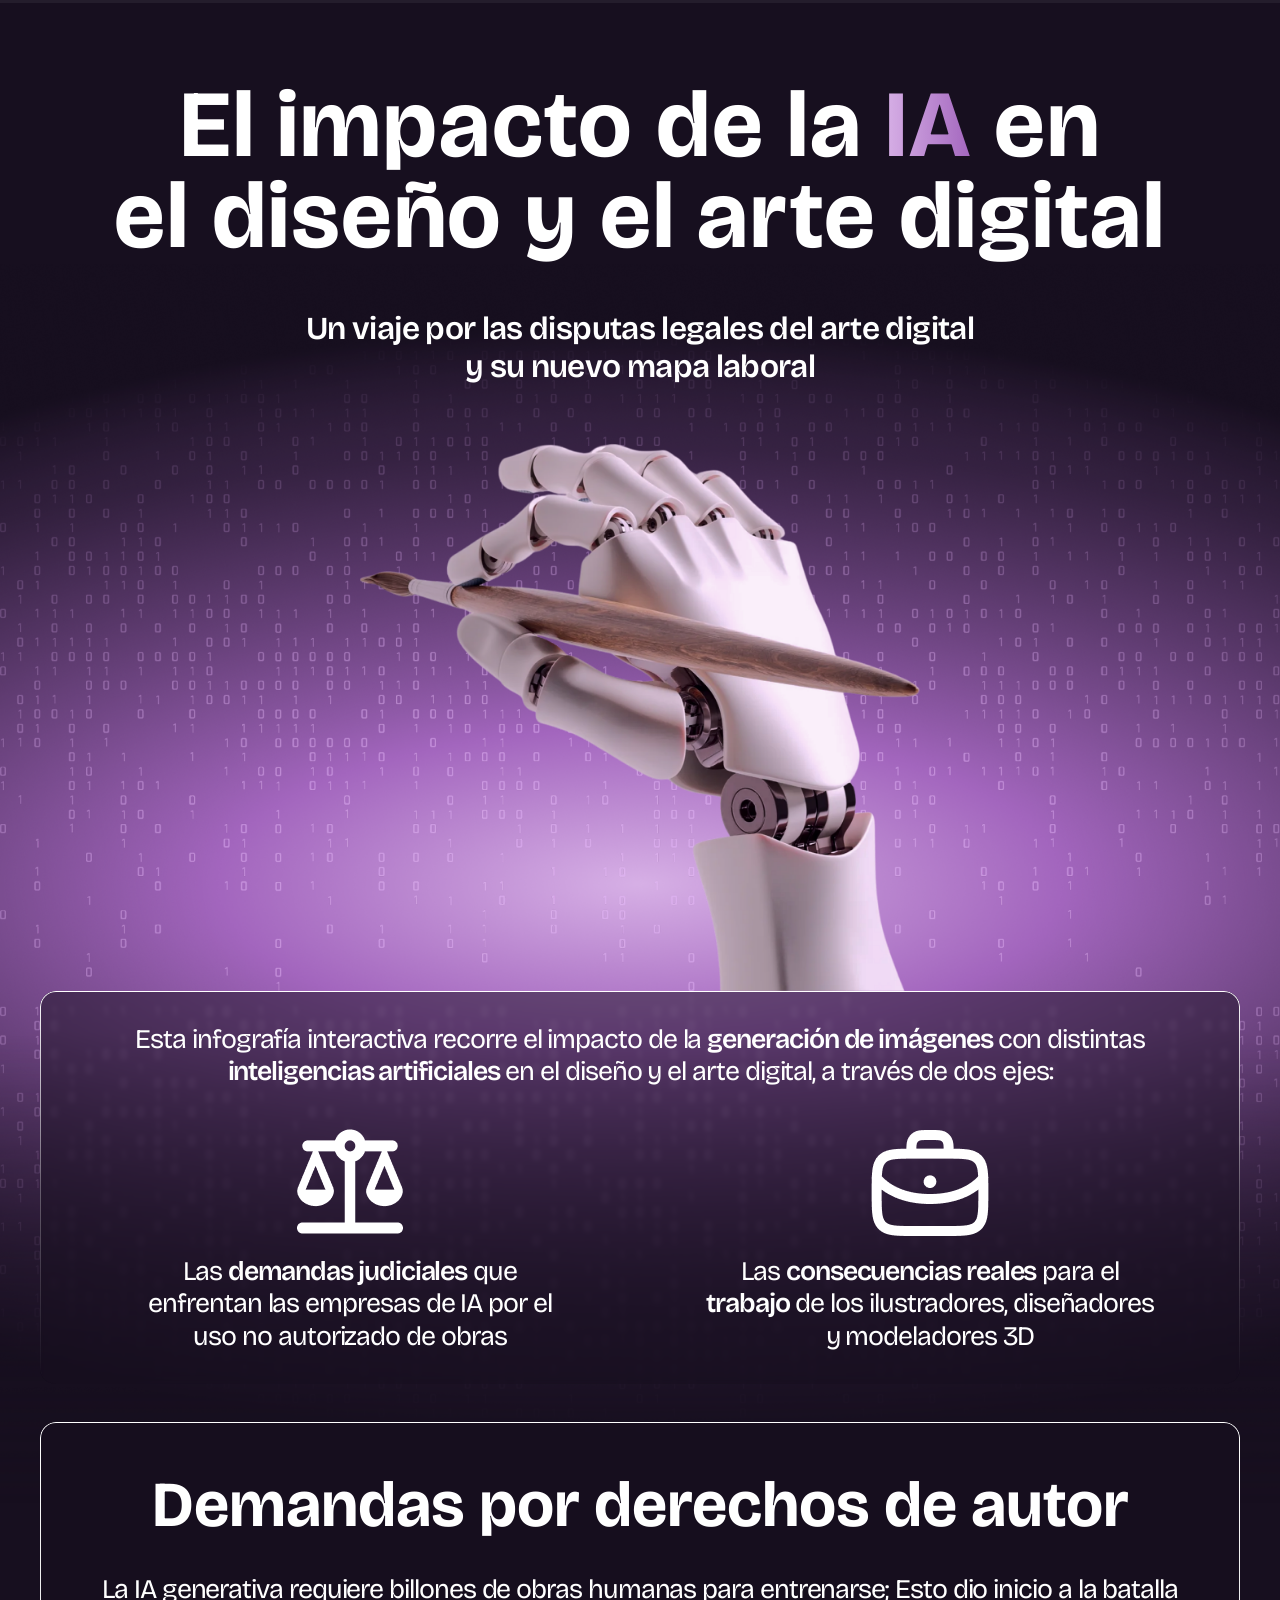
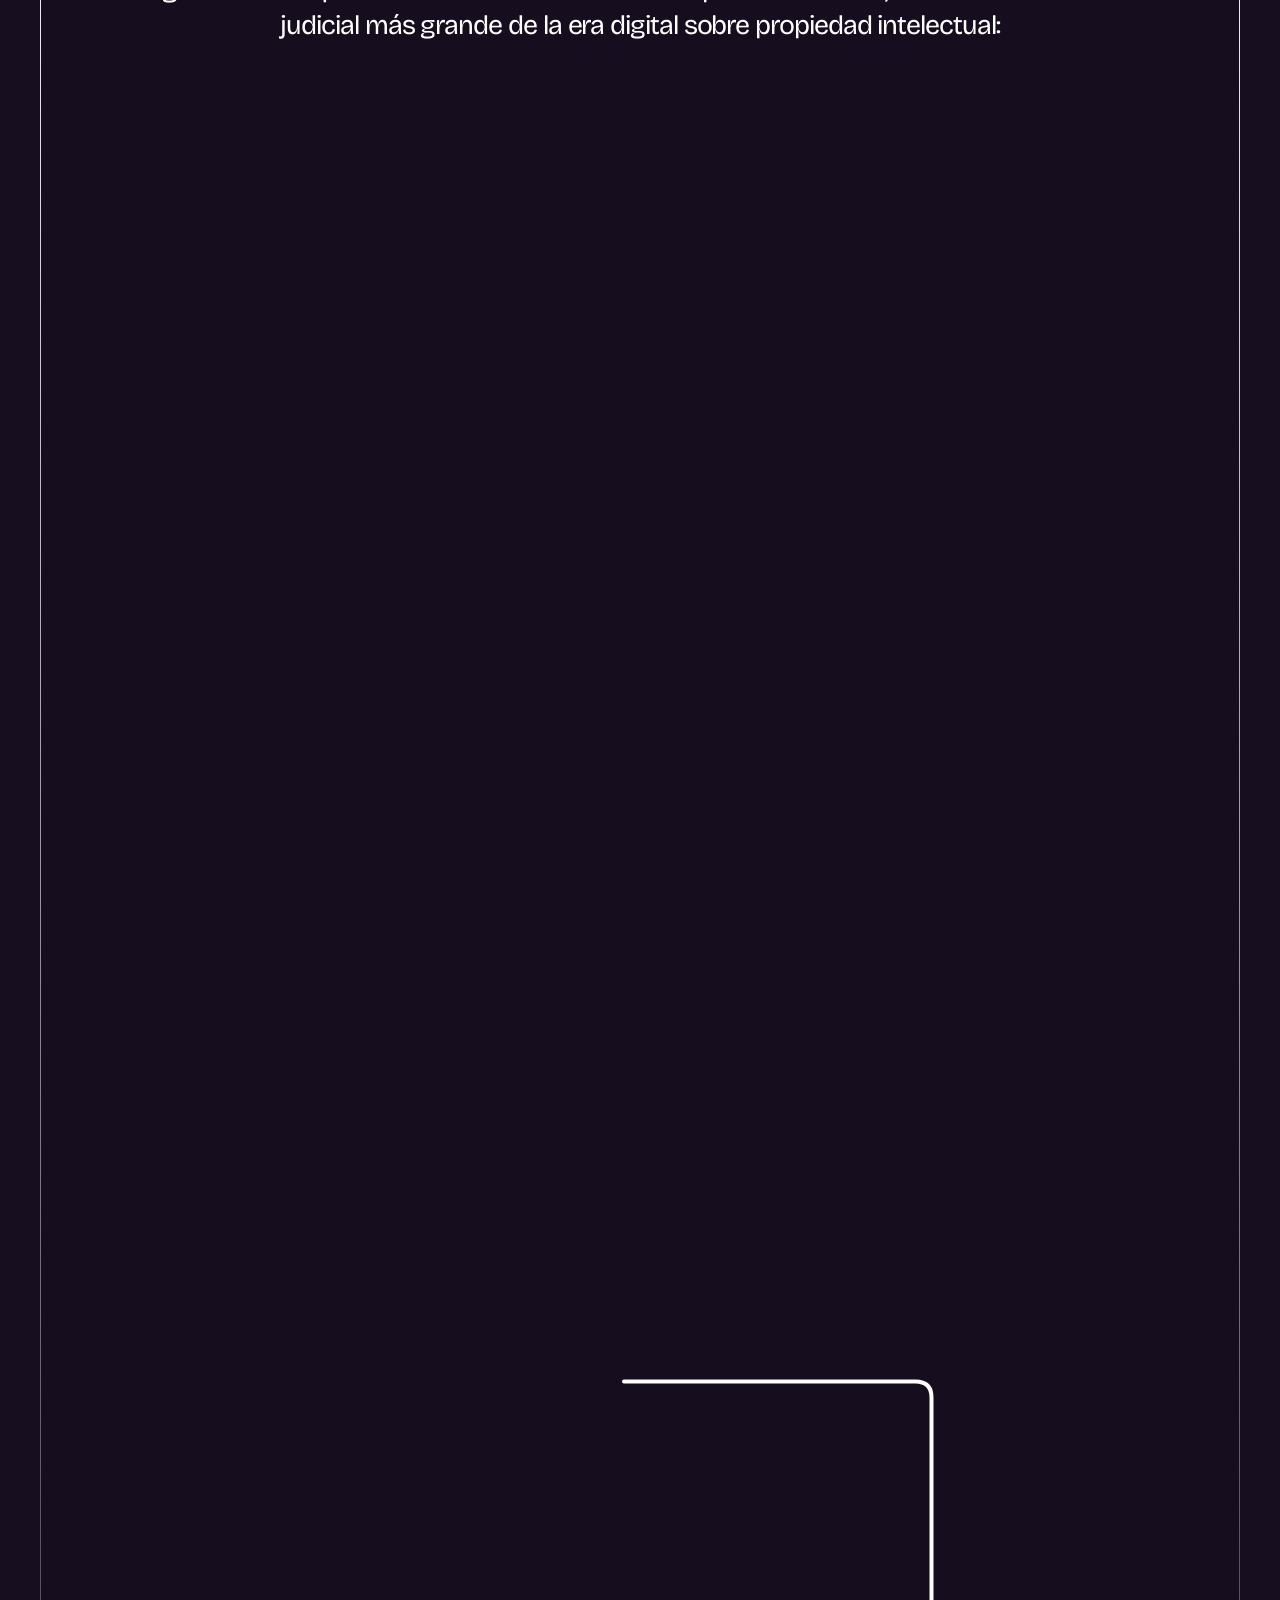
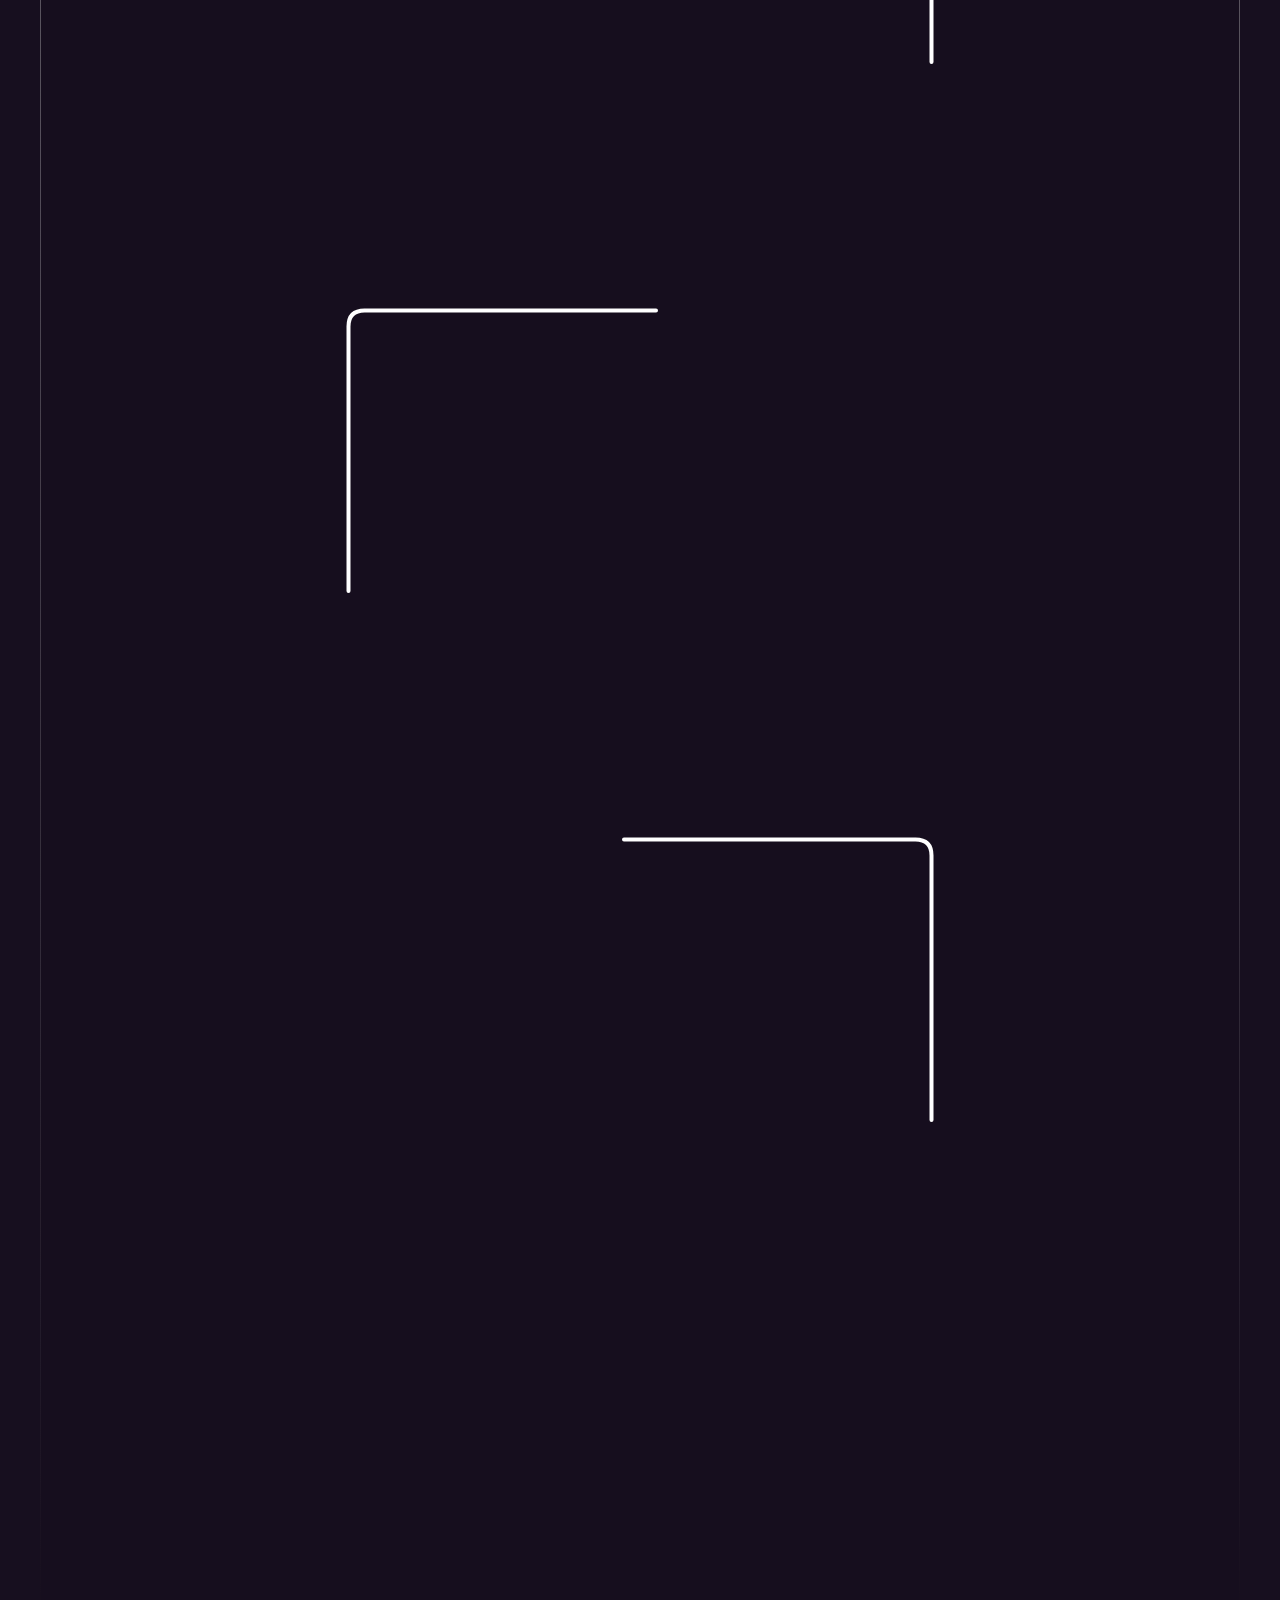
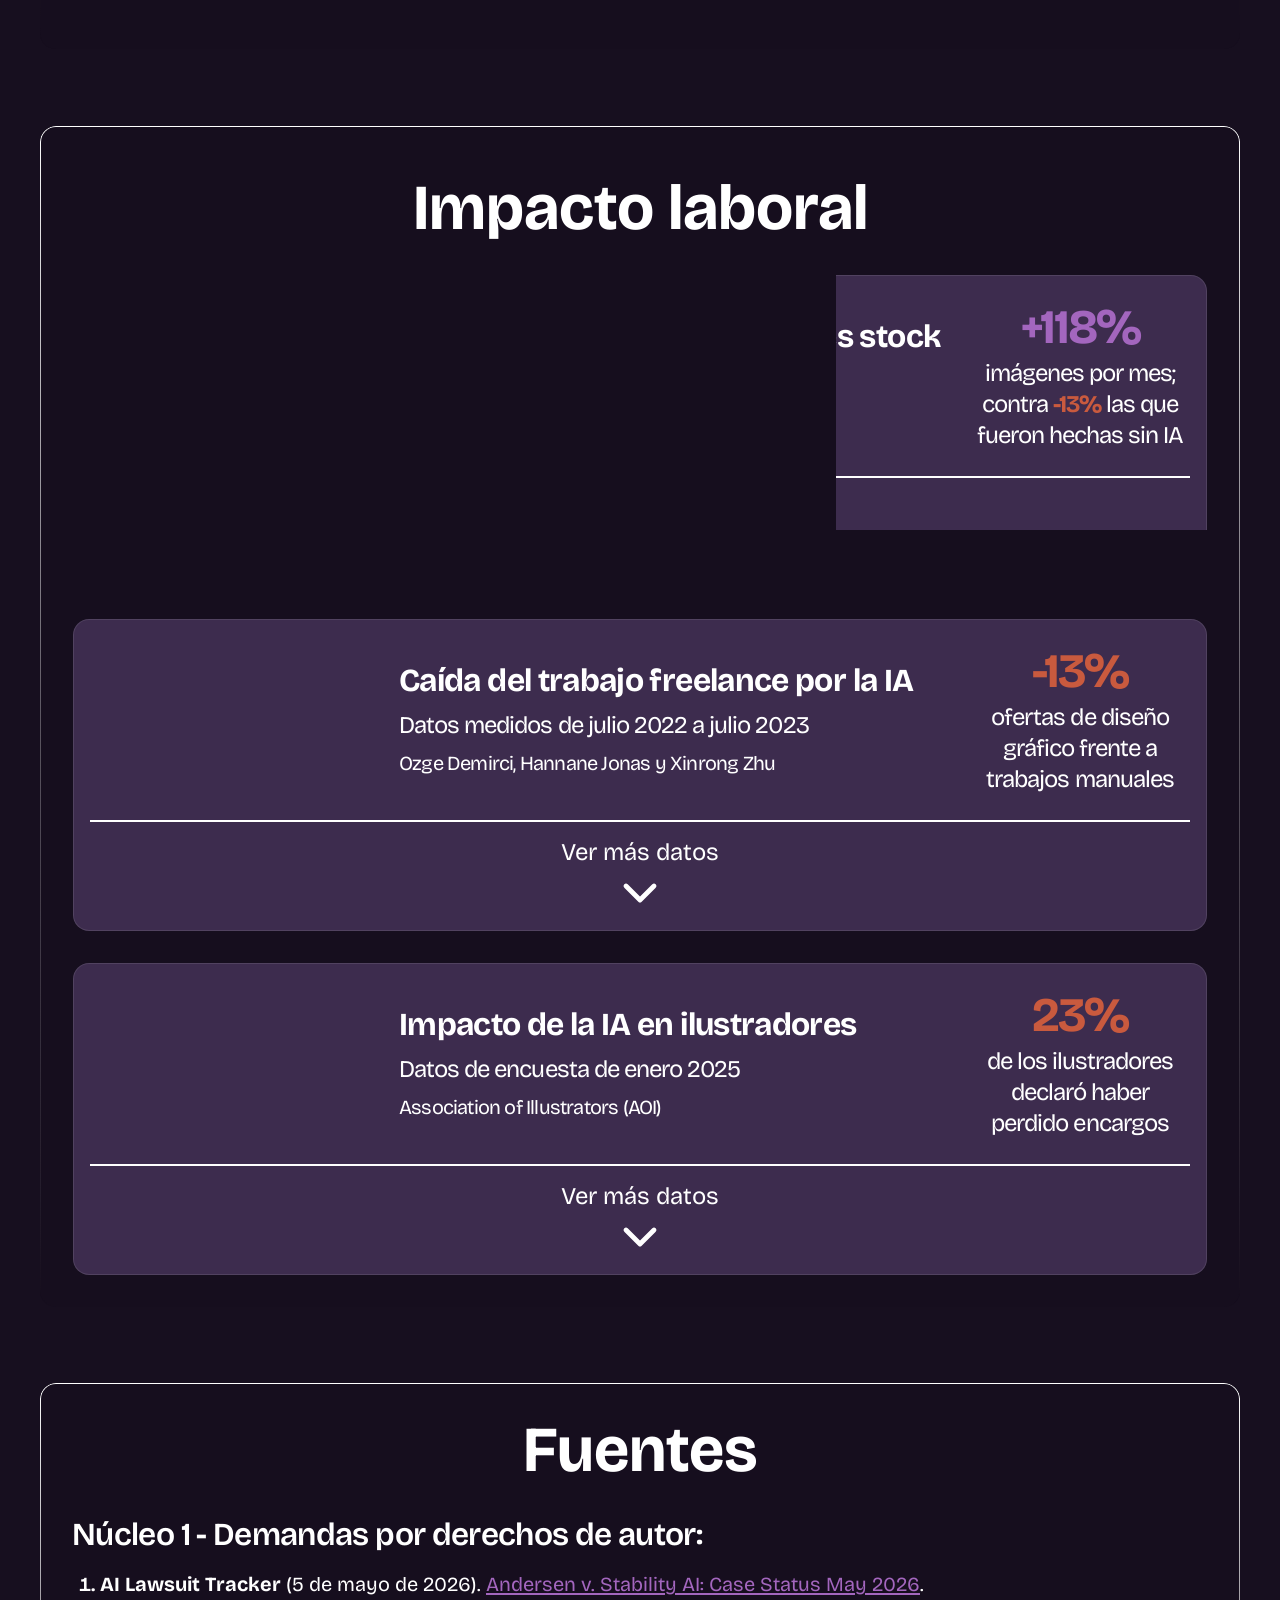
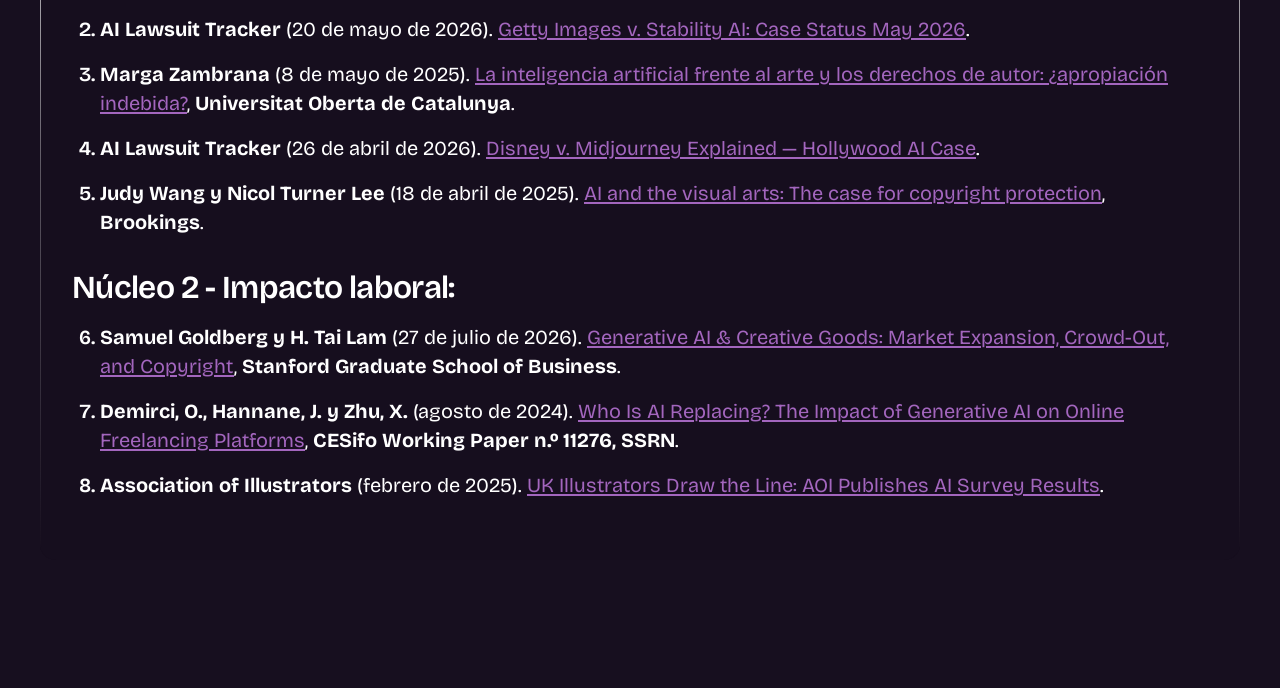
==== index.html @ e097a8c4 "Rename infografia.html to index.html" ====
<!DOCTYPE html>
<html lang="es">
<head>
    <meta charset="UTF-8">
    <meta name="viewport" content="width=device-width, initial-scale=1.0">
    <meta name="theme-color" content="#170F1F">
    <meta name="description" content="Infografía sobre el impacto de la inteligencia artificial generativa en el diseño y el arte digital: las demandas por derechos de autor y las consecuencias en el trabajo de ilustradores, diseñadores y modeladores 3D.">

    <title>El Impacto de la IA en el diseño y arte digital</title>

    <link rel="preconnect" href="https://fonts.googleapis.com">
    <link rel="preconnect" href="https://fonts.gstatic.com" crossorigin>
    <link href="https://fonts.googleapis.com/css2?family=Bricolage+Grotesque:opsz,wght@12..96,200..800&display=swap" rel="stylesheet">

    <link rel="stylesheet" href="./estilos.css">
</head>
<body>

    <div class="progresoScroll" aria-hidden="true"><span id="barraProgreso"></span></div>

    <div class="destello" aria-hidden="true"></div>

    <svg class="sprite" aria-hidden="true" focusable="false">
        <symbol id="icoChevron" viewBox="0 0 24 24">
            <path d="M5 9l7 7 7-7" fill="none" stroke="currentColor" stroke-width="2.4" stroke-linecap="round" stroke-linejoin="round"/>
        </symbol>
        <symbol id="icoFlechaArriba" viewBox="0 0 24 24">
            <path d="M12 19V5M5 12l7-7 7 7" fill="none" stroke="currentColor" stroke-width="2.2" stroke-linecap="round" stroke-linejoin="round"/>
        </symbol>
        <symbol id="icoLupa" viewBox="0 0 24 24">
            <circle cx="10.5" cy="10.5" r="6.5" fill="none" stroke="currentColor" stroke-width="2.2"/>
            <path d="M19.5 19.5l-4.2-4.2" fill="none" stroke="currentColor" stroke-width="2.2" stroke-linecap="round"/>
        </symbol>
        <symbol id="icoX" viewBox="0 0 24 24">
            <path d="M5 5l14 14M19 5L5 19" fill="none" stroke="currentColor" stroke-width="2.2" stroke-linecap="round"/>
        </symbol>
        <symbol id="icoFlecha" viewBox="0 0 24 24">
            <path d="M3 12h15M13 6l6 6-6 6" fill="none" stroke="currentColor" stroke-width="2.2" stroke-linecap="round" stroke-linejoin="round"/>
        </symbol>
    </svg>

    <!--
    ==================================================
                         HEADER
    ==================================================
    -->

    <header>

        <h1 class="tituloPrincipal">El impacto de la <span class="resaltado2">IA</span> en<br>el diseño y el arte digital</h1>

    </header>

    <!--
    ==================================================
                    MAIN Y SECCIONES
    ==================================================
    -->

    <main>

        <!--                           PORTADA                               -->

        <section class="portada">

            <h3 data-revelar>Un viaje por las disputas legales del arte digital<br class="salto-760">y su nuevo mapa laboral</h3>

            <div class="manoWrap">
                <div class="manoMovil" data-parallax="0.07">
                    <img src="./img/Mano.png" class="mano" alt="Mano robótica sosteniendo un destello de luz" width="1397" height="1364" fetchpriority="high" decoding="async">
                </div>
            </div>

            <div class="intro">

                <div data-revelar>
                  <p>Esta infografía interactiva recorre el impacto de la <span class="resaltado">generación de imágenes </span>con distintas <span class="resaltado">inteligencias artificiales</span> en el diseño y el arte digital, a través de dos ejes:</p>
                </div>

                <div class="bloque-completo" data-revelar>

                    <div class="columna">
                        <img src="img/ImagenDemandas.png" alt="imagen de demandas">
                        <p>Las <span class="resaltado">demandas judiciales</span> que enfrentan las empresas de IA por el uso no autorizado de obras </p>
                    </div>

                    <div class="columna">
                        <img src="img/ImagenConsecuencias.png" alt="Imagen de Consecuencias en el diseño">
                        <p>Las <span class="resaltado">consecuencias reales</span> para el <span class="resaltado">trabajo</span> de los ilustradores, diseñadores y modeladores 3D</p>
                    </div>

                </div>

            </div>

        </section>

        <!-- ====================================================
                                     SECCION 1
            ========================================================-->

        <section class="seccion1">

            <div class="contSeccion1">

                <h2 data-revelar>Demandas por derechos de autor</h2>

                <p class="bajada" data-revelar>La IA generativa requiere billones de obras humanas para entrenarse; Esto dio inicio a la batalla judicial más grande de la era digital sobre propiedad intelectual:</p>

                <div class="contenedorTarjetas" id="lineaTiempo">

                    <svg class="conectores" id="conectoresTiempo" aria-hidden="true" focusable="false"></svg>

                    <article class="tarjeta" data-revelar>
                        <h4 class="tarjetaTitulo">Sarah Andersen vs Stability AI</h4>
                        <div class="tarjetaMedia">
                            <img src="img/tarjeta1.png" alt="Sarah Andersen junto al logotipo de Stability AI" width="468" height="268" loading="lazy" decoding="async">
                        </div>
                        <div class="tarjetaDetalle" id="caso1">
                            <div>
                                <p class="separado">En <span class="resaltado">enero de 2023</span>, <span class="resaltado">Sarah Andersen</span> demandó a Stability AI, Midjourney y DeviantArt por entrenar sus modelos con millones de imágenes de Internet, entre ellas obras suyas, sin consentimiento ni compensación.</p>
                                <div class="galeria galeriaSarah" data-lightbox="lb-sarah">
                                    <div class="miniatura">
                                        <p class="miniaturaTitulo">Ilustración original</p>
                                        <button type="button" class="miniaturaImg">
                                            <img src="img/sarah-original.png" alt="Ilustración original de Sarah Andersen" loading="lazy" decoding="async">
                                            <span class="lupaChica" aria-hidden="true"><svg viewBox="0 0 24 24"><use href="#icoLupa"/></svg></span>
                                            <span class="hoverAmpliar" aria-hidden="true">
                                                <svg viewBox="0 0 24 24"><use href="#icoLupa"/></svg>
                                                <span>Ampliar</span>
                                            </span>
                                        </button>
                                    </div>
                                    <div class="miniatura">
                                        <p class="miniaturaTitulo">Imitación de la IA</p>
                                        <button type="button" class="miniaturaImg">
                                            <img src="img/sarah-ia.png" alt="Imitación con IA del estilo de Sarah Andersen" loading="lazy" decoding="async">
                                            <span class="lupaChica" aria-hidden="true"><svg viewBox="0 0 24 24"><use href="#icoLupa"/></svg></span>
                                            <span class="hoverAmpliar" aria-hidden="true">
                                                <svg viewBox="0 0 24 24"><use href="#icoLupa"/></svg>
                                                <span>Ampliar</span>
                                            </span>
                                        </button>
                                    </div>
                                </div>
                                <template id="lb-sarah">
                                    <div class="lbPareja">
                                        <figure>
                                            <figcaption>Ilustración original</figcaption>
                                            <img src="img/sarah-original.png" alt="Ilustración original de Sarah Andersen">
                                        </figure>
                                        <figure>
                                            <figcaption>Imitación de la IA</figcaption>
                                            <img src="img/sarah-ia.png" alt="Imitación con IA del estilo de Sarah Andersen">
                                        </figure>
                                    </div>
                                </template>
                                <p>En <span class="resaltado">octubre de 2023</span> el juez descartó casi todos los reclamos y, en copyright, dejó seguir solo el de Andersen, la única con obras registradas. </p>
                                <p>En <span class="resaltado">agosto de 2024</span>, un fallo permitió avanzar el reclamo por infracción directa. Es una de las primeras demandas colectivas de artistas contra la IA generativa. El juicio sigue en curso y fue <span class="resaltado">reprogramado a abril de 2027.</span></p>
                            </div>
                        </div>
                        <button type="button" class="tarjetaFlecha" aria-expanded="false" aria-controls="caso1" aria-label="Ver más sobre el caso Sarah Andersen vs Stability AI">
                            <span class="tarjetaFlechaTexto">Ver más</span>
                            <svg viewBox="0 0 24 24" aria-hidden="true"><use href="#icoChevron"/></svg>
                        </button>
                    </article>
                    

                    <article class="tarjeta" data-revelar>
                        <h4 class="tarjetaTitulo">Getty Images vs Stability AI</h4>
                        <div class="tarjetaMedia">
                            <img src="img/tarjeta2.png" alt="Logotipos de Stability AI y Getty Images" width="468" height="268" loading="lazy" decoding="async">
                        </div>
                        <div class="tarjetaDetalle" id="caso2">
                            <div>
                                <p>En <span class="resaltado">enero de 2023</span>, Getty Images demandó a Stability AI en el Reino Unido por usar su banco de imágenes, sin autorización, para entrenar su modelo de AI generativa Stable Difusión.</p>
                                <div class="galeria galeriaGettyFoto" data-lightbox="lb-getty-foto">
                                    <div class="miniatura">
                                        <p class="miniaturaTitulo">Foto original</p>
                                        <button type="button" class="miniaturaImg">
                                            <img src="img/getty-foto-original.png" alt="Fotografía original usada por Getty Images" loading="lazy" decoding="async">
                                            <span class="lupaChica" aria-hidden="true"><svg viewBox="0 0 24 24"><use href="#icoLupa"/></svg></span>
                                            <span class="hoverAmpliar" aria-hidden="true">
                                                <svg viewBox="0 0 24 24"><use href="#icoLupa"/></svg>
                                                <span>Ampliar</span>
                                            </span>
                                        </button>
                                    </div>
                                    <div class="miniatura">
                                        <p class="miniaturaTitulo">Imitación de la IA</p>
                                        <button type="button" class="miniaturaImg">
                                            <img src="img/getty-foto-ia.png" alt="Imitación con IA de la fotografía de Getty Images" loading="lazy" decoding="async">
                                            <span class="lupaChica" aria-hidden="true"><svg viewBox="0 0 24 24"><use href="#icoLupa"/></svg></span>
                                            <span class="hoverAmpliar" aria-hidden="true">
                                                <svg viewBox="0 0 24 24"><use href="#icoLupa"/></svg>
                                                <span>Ampliar</span>
                                            </span>
                                        </button>
                                    </div>
                                </div>
                                <template id="lb-getty-foto">
                                    <div class="lbPareja">
                                        <figure>
                                            <figcaption>Foto original</figcaption>
                                            <img src="img/getty-foto-original.png" alt="Fotografía original usada por Getty Images">
                                        </figure>
                                        <figure>
                                            <figcaption>Imitación de la IA</figcaption>
                                            <img src="img/getty-foto-ia.png" alt="Imitación con IA de la fotografía de Getty Images">
                                        </figure>
                                    </div>
                                </template>
                                <p>En <span class="resaltado">noviembre de 2025</span>, la jueza emitió un fallo parcial: no evaluó la legalidad del entrenamiento por falta de pruebas y rechazó la demanda de copyrigth porque el modelo no guarda copias. Solo admitió una infracción de marca menor por la aparición de marcas de agua antiguas.</p>
                                <div class="galeria galeriaGettyMarca" data-lightbox="lb-getty-marca">
                                    <div class="miniatura">
                                        <p class="miniaturaTitulo">Marca original</p>
                                        <button type="button" class="miniaturaImg fina">
                                            <img src="img/getty-marca-original.png" alt="Marca de agua original de Getty Images" loading="lazy" decoding="async">
                                            <span class="lupaChica" aria-hidden="true"><svg viewBox="0 0 24 24"><use href="#icoLupa"/></svg></span>
                                            <span class="hoverAmpliar" aria-hidden="true">
                                                <svg viewBox="0 0 24 24"><use href="#icoLupa"/></svg>
                                                <span>Ampliar</span>
                                            </span>
                                        </button>
                                    </div>
                                    <div class="miniatura">
                                        <p class="miniaturaTitulo">Imitación de la IA</p>
                                        <button type="button" class="miniaturaImg fina">
                                            <img src="img/getty-marca-ia.png" alt="Imitación con IA de la marca de agua de Getty Images" loading="lazy" decoding="async">
                                            <span class="lupaChica" aria-hidden="true"><svg viewBox="0 0 24 24"><use href="#icoLupa"/></svg></span>
                                            <span class="hoverAmpliar" aria-hidden="true">
                                                <svg viewBox="0 0 24 24"><use href="#icoLupa"/></svg>
                                                <span>Ampliar</span>
                                            </span>
                                        </button>
                                    </div>
                                </div>
                                <template id="lb-getty-marca">
                                    <div class="lbPareja">
                                        <figure>
                                            <figcaption>Marca original</figcaption>
                                            <img src="img/getty-marca-original.png" alt="Marca de agua original de Getty Images">
                                        </figure>
                                        <figure>
                                            <figcaption>Imitación de la IA</figcaption>
                                            <img src="img/getty-marca-ia.png" alt="Imitación con IA de la marca de agua de Getty Images">
                                        </figure>
                                    </div>
                                </template>
                                <p>En <span class="resaltado">diciembre de 2025</span>, la jueza autorizó a Getty a apelar el rechazo del reclamo de copyrigth; la apelación sigue pendiente.</p>
                            </div>
                        </div>
                        <button type="button" class="tarjetaFlecha" aria-expanded="false" aria-controls="caso2" aria-label="Ver más sobre el caso Getty Images vs Stability AI">
                            <span class="tarjetaFlechaTexto">Ver más</span>
                            <svg viewBox="0 0 24 24" aria-hidden="true"><use href="#icoChevron"/></svg>
                        </button>
                    </article>

                    <article class="tarjeta" data-revelar>
                        <h4 class="tarjetaTitulo">Caso Zarya of the Dawn</h4>
                        <div class="tarjetaMedia">
                            <img src="img/tarjeta3.png" alt="Autora sosteniendo el cómic Zarya of the Dawn" width="468" height="268" loading="lazy" decoding="async">
                        </div>
                        <div class="tarjetaDetalle" id="caso3">
                            <div>
                                <p>En <span class="resaltado">septiembre de 2022</span>, Kris Kashtanova publicó Zarya of the Dawn, el primer cómic ilustrado con imágenes generadas con IA, con el modelo de Midjourney.</p>
                                <div class="galeria galeriaZarya" data-lightbox="lb-zarya">
                                    <button type="button" class="miniaturaImg">
                                        <img src="img/zarya-1.png" alt="Portada del cómic Zarya of the Dawn" loading="lazy" decoding="async">
                                        <span class="lupaChica" aria-hidden="true"><svg viewBox="0 0 24 24"><use href="#icoLupa"/></svg></span>
                                        <span class="hoverAmpliar" aria-hidden="true">
                                            <svg viewBox="0 0 24 24"><use href="#icoLupa"/></svg>
                                            <span>Ampliar</span>
                                        </span>
                                    </button>
                                    <button type="button" class="miniaturaImg">
                                        <img src="img/zarya-2.png" alt="Página 1 del cómic Zarya of the Dawn" loading="lazy" decoding="async">
                                        <span class="lupaChica" aria-hidden="true"><svg viewBox="0 0 24 24"><use href="#icoLupa"/></svg></span>
                                        <span class="hoverAmpliar" aria-hidden="true">
                                            <svg viewBox="0 0 24 24"><use href="#icoLupa"/></svg>
                                            <span>Ampliar</span>
                                        </span>
                                    </button>
                                    <button type="button" class="miniaturaImg">
                                        <img src="img/zarya-3.png" alt="Página 14 del cómic Zarya of the Dawn" loading="lazy" decoding="async">
                                        <span class="lupaChica" aria-hidden="true"><svg viewBox="0 0 24 24"><use href="#icoLupa"/></svg></span>
                                        <span class="hoverAmpliar" aria-hidden="true">
                                            <svg viewBox="0 0 24 24"><use href="#icoLupa"/></svg>
                                            <span>Ampliar</span>
                                        </span>
                                    </button>
                                </div>
                                <template id="lb-zarya">
                                    <div class="lbGaleria">
                                        <button type="button" class="lbFlecha lbFlechaPrev" aria-label="Imagen anterior"><svg viewBox="0 0 24 24" aria-hidden="true"><use href="#icoChevron"/></svg></button>
                                        <div class="lbSlides">
                                            <figure class="lbSlide">
                                                <figcaption>Portada del cómic</figcaption>
                                                <img src="img/zarya-1.png" alt="Portada del cómic Zarya of the Dawn">
                                            </figure>
                                            <figure class="lbSlide">
                                                <figcaption>Página 1 del cómic</figcaption>
                                                <img src="img/zarya-2.png" alt="Página 1 del cómic Zarya of the Dawn">
                                            </figure>
                                            <figure class="lbSlide">
                                                <figcaption>Página 14 del cómic</figcaption>
                                                <img src="img/zarya-3.png" alt="Página 14 del cómic Zarya of the Dawn">
                                            </figure>
                                        </div>
                                        <button type="button" class="lbFlecha lbFlechaNext" aria-label="Imagen siguiente"><svg viewBox="0 0 24 24" aria-hidden="true"><use href="#icoChevron"/></svg></button>
                                    </div>
                                </template>
                                <p>En el mismo mes del lanzamiento del cómic, la Oficina del Copyrigth de EE.UU. lo registró; al enterarse de que las imágenes eran de Midjourney, revisó su decisión y, el <span class="resaltado">21 de febrero de 2023</span>, resolvió que esas imágenes no tienen copyrigth propio, aunque sí el texto y la disposición de los elementos, hechos por la autora humana. </p>
                            </div>
                        </div>
                        <button type="button" class="tarjetaFlecha" aria-expanded="false" aria-controls="caso3" aria-label="Ver más sobre el caso Zarya of the Dawn">
                            <span class="tarjetaFlechaTexto">Ver más</span>
                            <svg viewBox="0 0 24 24" aria-hidden="true"><use href="#icoChevron"/></svg>
                        </button>
                    </article>

                    <article class="tarjeta" data-revelar>
                        <h4 class="tarjetaTitulo">Efecto Ghibli de ChatGPT</h4>
                        <div class="tarjetaMedia">
                            <img src="img/tarjeta4.png" alt="Logo de ChatGPT y STUDIO GHIBLI" width="468" height="268" loading="lazy" decoding="async">
                        </div>
                        <div class="tarjetaDetalle" id="caso4">
                            <div>
                                <p>El <span class="resaltado">25 de marzo de 2025</span>, Open AI lanzó la generación de imágenes de ChatGPT y en pocos días las redes se llenaron de fotos al estilo del estudio Ghibli. Sam Altman, director ejecutivo de OpenAI, dijo que los procesadores se estaban "derritiendo" por la demanda. Abajo, un <span class="resaltado">ejemplo con una foto de Messi:</span></p>
                                <div class="galeria galeriaGhibli" data-lightbox="lb-ghibli">
                                    <div class="miniatura">
                                        <p class="miniaturaTitulo">Foto real</p>
                                        <button type="button" class="miniaturaImg">
                                            <img src="img/ghibli-antes.png" alt="Foto real, sin editar" loading="lazy" decoding="async">
                                            <span class="lupaChica" aria-hidden="true"><svg viewBox="0 0 24 24"><use href="#icoLupa"/></svg></span>
                                            <span class="hoverAmpliar" aria-hidden="true">
                                                <svg viewBox="0 0 24 24"><use href="#icoLupa"/></svg>
                                                <span>Ampliar</span>
                                            </span>
                                        </button>
                                    </div>
                                    <span class="flechaGhibli" aria-hidden="true"><svg viewBox="0 0 24 24"><use href="#icoFlecha"/></svg></span>
                                    <div class="miniatura">
                                        <p class="miniaturaTitulo">Versión de ChatGPT</p>
                                        <button type="button" class="miniaturaImg">
                                            <img src="img/ghibli-despues.png" alt="Versión generada por ChatGPT al estilo Studio Ghibli" loading="lazy" decoding="async">
                                            <span class="lupaChica" aria-hidden="true"><svg viewBox="0 0 24 24"><use href="#icoLupa"/></svg></span>
                                            <span class="hoverAmpliar" aria-hidden="true">
                                                <svg viewBox="0 0 24 24"><use href="#icoLupa"/></svg>
                                                <span>Ampliar</span>
                                            </span>
                                        </button>
                                    </div>
                                </div>
                                <template id="lb-ghibli">
                                    <div class="lbPareja lbGhibli">
                                        <figure>
                                            <figcaption>Foto real</figcaption>
                                            <img src="img/ghibli-antes.png" alt="Foto real, sin editar">
                                        </figure>
                                        <span class="lbFlechaCentro" aria-hidden="true"><svg viewBox="0 0 24 24"><use href="#icoFlecha"/></svg></span>
                                        <figure>
                                            <figcaption>Versión de ChatGPT</figcaption>
                                            <img src="img/ghibli-despues.png" alt="Versión generada por ChatGPT al estilo Studio Ghibli">
                                        </figure>
                                    </div>
                                </template>
                                <p>Open AI había limitado la imitación de artistas vivos, pero permitía estilos de estudios enteros. Este caso llevó la discusión sobre la propiedad intelectual a la cultura popular masiva. </p>
                            </div>
                        </div>
                        <button type="button" class="tarjetaFlecha" aria-expanded="false" aria-controls="caso4" aria-label="Ver más sobre el efecto Ghibli de ChatGPT">
                            <span class="tarjetaFlechaTexto">Ver más</span>
                            <svg viewBox="0 0 24 24" aria-hidden="true"><use href="#icoChevron"/></svg>
                        </button>
                    </article>

                    <article class="tarjeta" data-revelar>
                        <h4 class="tarjetaTitulo">Disney-Universal vs Midjourney</h4>
                        <div class="tarjetaMedia">
                            <img src="img/tarjeta5.png" alt="Logotipos de Disney, Universal y Midjourney" width="468" height="268" loading="lazy" decoding="async">
                        </div>
                        <div class="tarjetaDetalle" id="caso5">
                            <div>
                                <p>En <span class="resaltado">junio de 2025</span>, Disney y Universal (con Marvel, Lucasfilm y otras filiales) demandaron a Midjourney por generar versiones casi idénticas de personajes a partir de prompts simples.</p>
                                <p class="galeriaDisneyTitulo">Ejemplos generados con Midjourney</p>
                                <div class="galeria galeriaDisney" data-lightbox="lb-disney">
                                    <button type="button" class="miniaturaImg">
                                        <img src="img/disney-1.png" alt="WALL-E generado con Midjourney" loading="lazy" decoding="async">
                                        <span class="lupaChica" aria-hidden="true"><svg viewBox="0 0 24 24"><use href="#icoLupa"/></svg></span>
                                        <span class="hoverAmpliar" aria-hidden="true">
                                            <svg viewBox="0 0 24 24"><use href="#icoLupa"/></svg>
                                            <span>Ampliar</span>
                                        </span>
                                    </button>
                                    <button type="button" class="miniaturaImg">
                                        <img src="img/disney-2.png" alt="Shrek generado con Midjourney" loading="lazy" decoding="async">
                                        <span class="lupaChica" aria-hidden="true"><svg viewBox="0 0 24 24"><use href="#icoLupa"/></svg></span>
                                        <span class="hoverAmpliar" aria-hidden="true">
                                            <svg viewBox="0 0 24 24"><use href="#icoLupa"/></svg>
                                            <span>Ampliar</span>
                                        </span>
                                    </button>
                                    <button type="button" class="miniaturaImg">
                                        <img src="img/disney-3.png" alt="Stormtroopers generados con Midjourney" loading="lazy" decoding="async">
                                        <span class="lupaChica" aria-hidden="true"><svg viewBox="0 0 24 24"><use href="#icoLupa"/></svg></span>
                                        <span class="hoverAmpliar" aria-hidden="true">
                                            <svg viewBox="0 0 24 24"><use href="#icoLupa"/></svg>
                                            <span>Ampliar</span>
                                        </span>
                                    </button>
                                </div>
                                <template id="lb-disney">
                                    <div class="lbGaleria lbDisney">
                                        <button type="button" class="lbFlecha lbFlechaPrev" aria-label="Imagen anterior"><svg viewBox="0 0 24 24" aria-hidden="true"><use href="#icoChevron"/></svg></button>
                                        <div class="lbSlides">
                                            <figure class="lbSlide">
                                                <figcaption><strong>WALL-E (Pixar/Disney)</strong><br>generado con Midjourney</figcaption>
                                                <img src="img/disney-1.png" alt="WALL-E generado con Midjourney">
                                            </figure>
                                            <figure class="lbSlide">
                                                <figcaption><strong>Shrek (DreamWorks/Universal)</strong><br>generado con Midjourney</figcaption>
                                                <img src="img/disney-2.png" alt="Shrek generado con Midjourney">
                                            </figure>
                                            <figure class="lbSlide">
                                                <figcaption><strong>Stormtroopers (Lucasfilm/Disney)</strong><br>generados con Midjourney</figcaption>
                                                <img src="img/disney-3.png" alt="Stormtroopers generados con Midjourney">
                                            </figure>
                                        </div>
                                        <button type="button" class="lbFlecha lbFlechaNext" aria-label="Imagen siguiente"><svg viewBox="0 0 24 24" aria-hidden="true"><use href="#icoChevron"/></svg></button>
                                    </div>
                                </template>
                                <p>En <span class="resaltado">septiembre de 2025</span> se sumó Warner Bros. Discovery con una demanda similar. Midjourney sostiene que es uso legítimo. Los estudios piden hasta US$150.000 por cada obra infrigida de forma intencional.</p>
                                <p>La etapa de pruebas cierra en <span class="resaltado">septiembre de 2026</span> y las menciones de juicio sumario vencen el 23 de noviembre; recién después se sabrá si hay juicio.</p>
                            </div>
                        </div>
                        <button type="button" class="tarjetaFlecha" aria-expanded="false" aria-controls="caso5" aria-label="Ver más sobre el caso Disney-Universal vs Midjourney">
                            <span class="tarjetaFlechaTexto">Ver más</span>
                            <svg viewBox="0 0 24 24" aria-hidden="true"><use href="#icoChevron"/></svg>
                        </button>
                    </article>

                    <article class="tarjeta" data-revelar>
                        <h4 class="tarjetaTitulo">Actualidad</h4>
                        <div class="tarjetaMedia">
                            <img src="img/tarjeta6.png" alt="Balanza de la justicia" width="468" height="268" loading="lazy" decoding="async">
                        </div>
                        <div class="tarjetaDetalle" id="caso6">
                            <div>
                                <p>Hasta la fecha de publicación de esta infografía, ninguno de los tres litigios principales tiene sentencia firme:</p>
                            <ul>
                                <li>
                                    <p>El juicio de Andersen, antes previsto para septiembre de 2026, se postergó a abril de 2027;</p>
                                </li>
                               <li>
                                <p>Getty tiene permiso para apelar su fallo parcial;</p>
                               </li>
                               <li>
                                <p>Y en el caso de Disney y Universal la etapa de pruebas está por cerrar.</p>
                               </li>
                            </ul>
                            <p>El conflicto que inició en 2023 sigue abierto.</p>
                            </div>
                        </div>
                        <button type="button" class="tarjetaFlecha" aria-expanded="false" aria-controls="caso6" aria-label="Ver más sobre la situación actual">
                            <span class="tarjetaFlechaTexto">Ver más</span>
                            <svg viewBox="0 0 24 24" aria-hidden="true"><use href="#icoChevron"/></svg>
                        </button>
                    </article>

                </div>

            </div>

        </section>

        <!-- ====================================================
                                     SECCION 2
            ========================================================-->

        <section class="seccion2">

            <div class="contSeccion2">

                <h2 data-revelar>Impacto laboral</h2>

                <div class="contenedorTarjetas3">

                    <article class="tarjeta tarjeta3" data-revelar data-etiqueta="datos">

                        <div class="tarjetaCabecera">
                            <div class="tarjetaPortadaWrap"><img src="img/mercado-stock.png" class="tarjetaPortada2" alt="Mosaico de imágenes de stock generadas con IA" loading="lazy" decoding="async"></div>
                            <div class="tarjetaTexto2">
                                <h3 class="tarjetaTitulo2">El nuevo mercado de imágenes stock</h3>
                                <p class="tarjetaFecha2">Datos medidos de julio 2023 a mayo 2024</p>
                                <p class="tarjetaAutores2">Samuel Goldberg y H. Tai Lam</p>
                            </div>
                            <div class="tarjetaDato2">
                                <p class="datoGrande violeta" data-contador="136" data-prefijo="+" data-sufijo="%">+136%</p>
                                <p class="datoTexto">imágenes por mes; contra <strong data-contador="15" data-prefijo="-" data-sufijo="%">-15%</strong> las que fueron hechas sin IA</p>
                            </div>
                        </div>

                        <div class="tarjetaDetalle" id="datoCaso1">
                            <div>

                                <div class="grupoDato">

                                <p>En las plataformas de imágenes stock, los artistas suben sus obras para que empresas y periodistas les compren. <span class="resaltado">Desde julio de 2023</span>, una de las más grandes empezó a aceptar imágenes generadas con IA (siempre etiquetadas), pero solo en las genéricas: no en las editoriales, que muestran marcas reales o ilustran noticias.</p>

                                <p>Un estudio de Stanford y UCLA midió qué cambió después, comparando los dos grupos: las <span class="resaltado">imágenes donde se permitió la IA</span> y las <span class="resaltado">editoriales</span>, donde no:</p>

                                <div class="grafico graficoDoble">

                                    <div class="graficoEjeY">
                                        <span>150%</span>
                                        <span>100%</span>
                                        <span>50%</span>
                                        <span>0%</span>
                                        <span>-50%</span>
                                    </div>

                                    <div class="graficoPanel">
                                        <p class="graficoTitulo">Imágenes publicadas por mes<br><span class="graficoSubtitulo">julio 2023 - mayo 2024</span></p>
                                        <div class="graficoArea">
                                            <div class="graficoRejilla">
                                                <span style="top:0%"></span>
                                                <span style="top:25%"></span>
                                                <span style="top:50%"></span>
                                                <span class="cero" style="top:75%"></span>
                                                <span style="top:100%"></span>
                                            </div>
                                            <button type="button" class="graficoColumna" style="--alto:275.2px" aria-label="Con y sin IA (conjunto): +136%">
                                                <span class="graficoValor" data-contador="136" data-prefijo="+" data-sufijo="%">+136%</span>
                                            </button>
                                            <button type="button" class="graficoColumna negativa" style="--alto:29.75px" aria-label="Solo sin IA: -15%">
                                                <span class="graficoValor" data-contador="15" data-prefijo="-" data-sufijo="%">-15%</span>
                                            </button>
                                        </div>
                                        <div class="graficoEtiquetasX">
                                            <span>Con y sin IA<br>(conjunto)</span>
                                            <span>Solo sin IA</span>
                                        </div>
                                    </div>

                                    <div class="graficoPanel">
                                        <p class="graficoTitulo">Imágenes vendidas por mes<br><span class="graficoSubtitulo">julio 2023 - mayo 2024</span></p>
                                        <div class="graficoArea">
                                            <div class="graficoRejilla">
                                                <span style="top:0%"></span>
                                                <span style="top:25%"></span>
                                                <span style="top:50%"></span>
                                                <span class="cero" style="top:75%"></span>
                                                <span style="top:100%"></span>
                                            </div>
                                            <button type="button" class="graficoColumna" style="--alto:165.5px" aria-label="Con y sin IA (conjunto): +82%">
                                                <span class="graficoValor" data-contador="82" data-prefijo="+" data-sufijo="%">+82%</span>
                                            </button>
                                            <button type="button" class="graficoColumna negativa" style="--alto:55.5px" aria-label="Solo sin IA: -28%">
                                                <span class="graficoValor" data-contador="28" data-prefijo="-" data-sufijo="%">-28%</span>
                                            </button>
                                        </div>
                                        <div class="graficoEtiquetasX">
                                            <span>Con y sin IA<br>(conjunto)</span>
                                            <span>Solo sin IA</span>
                                        </div>
                                    </div>

                                </div>

                                </div>

                                <div class="grupoDato">

                                <p>Este mismo cambio también se ve en <span class="resaltado">quién produce</span> esas imágenes:</p>

                                <div class="grafico graficoSimple">

                                    <div class="graficoEjeY">
                                        <span>150%</span>
                                        <span>100%</span>
                                        <span>50%</span>
                                        <span>0%</span>
                                        <span>-50%</span>
                                    </div>

                                    <div class="graficoPanel">
                                        <p class="graficoTitulo">Artistas activos por mes<br><span class="graficoSubtitulo">julio 2023 - mayo 2024</span></p>
                                        <div class="graficoArea">
                                            <div class="graficoRejilla">
                                                <span style="top:0%"></span>
                                                <span style="top:25%"></span>
                                                <span style="top:50%"></span>
                                                <span class="cero" style="top:75%"></span>
                                                <span style="top:100%"></span>
                                            </div>
                                            <button type="button" class="graficoColumna" style="--alto:93.5px" aria-label="Con y sin IA (conjunto): +47%">
                                                <span class="graficoValor" data-contador="47" data-prefijo="+" data-sufijo="%">+47%</span>
                                            </button>
                                            <button type="button" class="graficoColumna negativa" style="--alto:61.5px" aria-label="Solo sin IA: -29%">
                                                <span class="graficoValor" data-contador="29" data-prefijo="-" data-sufijo="%">-29%</span>
                                            </button>
                                        </div>
                                        <div class="graficoEtiquetasX">
                                            <span>Con y sin IA<br>(conjunto)</span>
                                            <span>Solo sin IA</span>
                                        </div>
                                    </div>

                                </div>

                                </div>

                            </div>
                        </div>

                        <button type="button" class="tarjetaFlecha" aria-expanded="false" aria-controls="datoCaso1" aria-label="Ver más datos sobre el nuevo mercado de imágenes stock">
                            <span class="tarjetaFlechaTexto">Ver más datos</span>
                            <svg viewBox="0 0 24 24" aria-hidden="true"><use href="#icoChevron"/></svg>
                        </button>

                    </article>

                    <article class="tarjeta tarjeta3" data-revelar data-etiqueta="datos">

                        <div class="tarjetaCabecera">
                            <div class="tarjetaPortadaWrap"><img src="img/caida-freelance.png" class="tarjetaPortada2" alt="Ilustración sobre la caída del trabajo freelance" loading="lazy" decoding="async"></div>
                            <div class="tarjetaTexto2">
                                <h3 class="tarjetaTitulo2">Caída del trabajo freelance por la IA</h3>
                                <p class="tarjetaFecha2">Datos medidos de julio 2022 a julio 2023</p>
                                <p class="tarjetaAutores2">Ozge Demirci, Hannane Jonas y Xinrong Zhu</p>
                            </div>
                            <div class="tarjetaDato2">
                                <p class="datoGrande naranja" data-contador="18" data-prefijo="-" data-sufijo="%">-18%</p>
                                <p class="datoTexto">ofertas de diseño gráfico frente a trabajos manuales</p>
                            </div>
                        </div>

                        <div class="tarjetaDetalle" id="datoCaso2">
                            <div>

                                <div class="grupoDato">

                                <p>Otro estudio analizó más de un millón de publicaciones de trabajo en una plataforma freelance global. Entre <span class="resaltado">julio de 2022</span> y <span class="resaltado">julio de 2023</span>, tras la llegada de las IA generadoras de imágenes, las ofertas de diseño gráfico y modelado 3D cayeron más que las de trabajos manuales (administración y carga de datos, audio y video):</p>

                                <div class="donuts">

                                    <div class="donut" style="--offset: 572.27px" tabindex="0" role="img" aria-label="Ofertas de trabajo en diseño gráfico: -18%">
                                        <svg viewBox="0 0 277.68 277.68">
                                            <circle class="donutBase" cx="138.84" cy="138.84" r="113.85"/>
                                            <circle class="donutValor" cx="138.84" cy="138.84" r="113.85"/>
                                            <text class="donutEtiqueta" x="71.92" y="46.73" data-contador="18" data-prefijo="-" data-sufijo="%">-18%</text>
                                        </svg>
                                        <div class="donutCentro">
                                            <img src="img/icono2.1.png" class="donutIcono" alt="" loading="lazy" decoding="async">
                                            <p class="donutCentroTexto">Ofertas de trabajo en <strong>diseño gráfico</strong></p>
                                        </div>
                                    </div>

                                    <div class="donut" style="--offset: 608.04px" tabindex="0" role="img" aria-label="Ofertas de trabajo en modelado 3D: -15%">
                                        <svg viewBox="0 0 277.68 277.68">
                                            <circle class="donutBase" cx="138.84" cy="138.84" r="113.85"/>
                                            <circle class="donutValor" cx="138.84" cy="138.84" r="113.85"/>
                                            <text class="donutEtiqueta" x="87.15" y="37.4" data-contador="15" data-prefijo="-" data-sufijo="%">-15%</text>
                                        </svg>
                                        <div class="donutCentro">
                                            <img src="img/icono2.2.png" class="donutIcono" alt="" loading="lazy" decoding="async">
                                            <p class="donutCentroTexto">Ofertas de trabajo en <strong>modelado 3D</strong></p>
                                        </div>
                                    </div>

                                </div>

                                </div>

                            </div>
                        </div>

                        <button type="button" class="tarjetaFlecha" aria-expanded="false" aria-controls="datoCaso2" aria-label="Ver más datos sobre la caída del trabajo freelance">
                            <span class="tarjetaFlechaTexto">Ver más datos</span>
                            <svg viewBox="0 0 24 24" aria-hidden="true"><use href="#icoChevron"/></svg>
                        </button>

                    </article>

                    <article class="tarjeta tarjeta3" data-revelar data-etiqueta="datos">

                        <div class="tarjetaCabecera">
                            <div class="tarjetaPortadaWrap"><img src="img/impacto-ilustradores.png" class="tarjetaPortada2" alt="Ilustración sobre el impacto de la IA en ilustradores" loading="lazy" decoding="async"></div>
                            <div class="tarjetaTexto2">
                                <h3 class="tarjetaTitulo2">Impacto de la IA en ilustradores</h3>
                                <p class="tarjetaFecha2">Datos de encuesta de enero 2025</p>
                                <p class="tarjetaAutores2">Association of Illustrators (AOI)</p>
                            </div>
                            <div class="tarjetaDato2">
                                <p class="datoGrande naranja" data-contador="32" data-sufijo="%">32%</p>
                                <p class="datoTexto">de los ilustradores declaró haber perdido encargos</p>
                            </div>
                        </div>

                        <div class="tarjetaDetalle" id="datoCaso3">
                            <div>

                                <div class="grupoDato">

                                <p class="parrafoAncho">A comienzos de 2025, la Asociación de Ilustradores del Reino Unido encuestó a sus ilustradores. Casi un tercio de quienes respondieron declaró haber perdido encargos por alternativas de IA:</p>

                                <div class="tarjetaDato" id="tarjetaDato">

                                    <div class="pictogramaIconos" id="waffle">
                                        <span class="usuario afectado" data-grupo="afectado" aria-hidden="true">
                                            <img src="img/user-blanco.png" alt="" class="base" loading="lazy" decoding="async">
                                            <img src="img/user-violeta.png" alt="" class="relleno" loading="lazy" decoding="async">
                                        </span>
                                        <span class="usuario afectado" data-grupo="afectado" aria-hidden="true">
                                            <img src="img/user-blanco.png" alt="" class="base" loading="lazy" decoding="async">
                                            <img src="img/user-violeta.png" alt="" class="relleno" loading="lazy" decoding="async">
                                        </span>
                                        <span class="usuario afectado" data-grupo="afectado" aria-hidden="true">
                                            <img src="img/user-blanco.png" alt="" class="base" loading="lazy" decoding="async">
                                            <img src="img/user-violeta.png" alt="" class="relleno" loading="lazy" decoding="async">
                                        </span>
                                        <span class="usuario" data-grupo="resto" aria-hidden="true"><img src="img/user-blanco.png" alt="" class="base" loading="lazy" decoding="async"></span>
                                        <span class="usuario" data-grupo="resto" aria-hidden="true"><img src="img/user-blanco.png" alt="" class="base" loading="lazy" decoding="async"></span>
                                        <span class="usuario" data-grupo="resto" aria-hidden="true"><img src="img/user-blanco.png" alt="" class="base" loading="lazy" decoding="async"></span>
                                        <span class="usuario" data-grupo="resto" aria-hidden="true"><img src="img/user-blanco.png" alt="" class="base" loading="lazy" decoding="async"></span>
                                        <span class="usuario" data-grupo="resto" aria-hidden="true"><img src="img/user-blanco.png" alt="" class="base" loading="lazy" decoding="async"></span>
                                        <span class="usuario" data-grupo="resto" aria-hidden="true"><img src="img/user-blanco.png" alt="" class="base" loading="lazy" decoding="async"></span>
                                        <span class="usuario" data-grupo="resto" aria-hidden="true"><img src="img/user-blanco.png" alt="" class="base" loading="lazy" decoding="async"></span>
                                    </div>

                                    <h2 class="pictogramaPorcentaje" data-contador="32" data-sufijo="%">32%</h2>

                                    <p class="pictogramaTexto">de los ilustradores encuestados perdió encargos por alternativas de IA</p>

                                    <p class="pictogramaPerdida">
                                        <span>— pérdida promedio: <strong>£9.262</strong> por artista</span>
                                        <span class="pictogramaPerdidaAprox">(aprox. 12.000 USD)</span>
                                    </p>

                                </div>

                                </div>

                                <div class="grupoDato">

                                <p>Para conseguir encargos, los ilustradores necesitan mostrar su trabajo en internet. Ahí también puede ser rastreado para entrenar IAs, y bloquear ese rastreo tiene un costo:</p>

                                <div class="flujo" id="flujo">

                                    <svg class="conectores" id="conectores" aria-hidden="true" focusable="false"></svg>

                                    <div class="nivel">
                                        <div class="tarjeta2 nodo nodoInicial" id="nodoInicial">
                                            <span class="etiqueta">Publicar trabajo online</span>
                                            <img src="img/icono-publicar.png" class="nodoIcono" alt="" width="48" height="48" loading="lazy" decoding="async">
                                        </div>
                                    </div>

                                    <div class="ramas" id="ramas">

                                        <div class="ramasInterior">

                                            <div class="tarjetaVerde nodo nodoRama">
                                                <img src="img/icono-visibilidad.png" class="nodoIcono" alt="" width="48" height="48" loading="lazy" decoding="async">
                                                <span class="etiqueta">Visibilidad y clientes</span>
                                                <span class="detalle" id="detalleVerde"><span class="resaltado3">Consiguen encargos</span></span>
                                            </div>

                                            <div class="tarjetaRoja nodo nodoRama">
                                                <img src="img/icono-scraping.png" class="nodoIcono" alt="" width="48" height="48" loading="lazy" decoding="async">
                                                <span class="etiqueta">Exposición al scraping</span>
                                                <span class="detalle" id="detalleRojo"><span class="resaltado3">Pueden usar su obra para entrenar IAs</span></span>
                                            </div>

                                        </div>

                                    </div>

                                    <div class="nivelFinal" id="nivelFinal">
                                        <div class="finalInterior">
                                            <div class="tarjeta2 nodoFinal" id="nodoFinal">
                                                <h2 data-contador="87" data-sufijo="%">87%</h2>
                                                <p class="nodoFinalTexto">de los ilustradores teme que bloquear el rastreo de sus obras reduzca su visibilidad online</p>
                                            </div>
                                        </div>
                                    </div>

                                </div>

                                </div>

                            </div>
                        </div>

                        <button type="button" class="tarjetaFlecha" aria-expanded="false" aria-controls="datoCaso3" aria-label="Ver más datos sobre el impacto de la IA en ilustradores">
                            <span class="tarjetaFlechaTexto">Ver más datos</span>
                            <svg viewBox="0 0 24 24" aria-hidden="true"><use href="#icoChevron"/></svg>
                        </button>

                    </article>

                </div>

            </div>

        </section>

        <!-- ====================================================
                                     SECCION 3
            ========================================================-->

        <section class="seccion3">

            <div class="contSeccion3">

                <h2 data-revelar>Fuentes</h2>

                <h3 data-revelar>Núcleo 1 - Demandas por derechos de autor:</h3>

                <nav data-revelar>
                    <ol>
                        <li><strong>AI Lawsuit Tracker</strong> (5 de mayo de 2026). <a href="https://ailawsuittracker.com/cases/andersen-v-stability-ai-ltd-3-23-cv-00201/" target="_blank" rel="noopener">Andersen v. Stability AI: Case Status May 2026</a>.</li>

                        <li><strong>AI Lawsuit Tracker</strong> (20 de mayo de 2026). <a href="https://ailawsuittracker.com/cases/getty-v-stability-ai/" target="_blank" rel="noopener">Getty Images v. Stability AI: Case Status May 2026</a>.</li>

                        <li><strong>Marga Zambrana</strong> (8 de mayo de 2025). <a href="https://www.uoc.edu/es/news/2025/inteligencia-artificial-apropiacion-indebida-arte-derechos-de-autor" target="_blank" rel="noopener">La inteligencia artificial frente al arte y los derechos de autor: ¿apropiación indebida?</a>, <strong>Universitat Oberta de Catalunya</strong>.</li>

                        <li><strong>AI Lawsuit Tracker</strong> (26 de abril de 2026). <a href="https://ailawsuittracker.com/blog/disney-v-midjourney-explained/" target="_blank" rel="noopener">Disney v. Midjourney Explained — Hollywood AI Case</a>.</li>

                        <li><strong>Judy Wang y Nicol Turner Lee</strong> (18 de abril de 2025). <a href="https://www.brookings.edu/articles/ai-and-the-visual-arts-the-case-for-copyright-protection/" target="_blank" rel="noopener">AI and the visual arts: The case for copyright protection</a>, <strong>Brookings</strong>.</li>
                    </ol>
                </nav>

                <h3 data-revelar>Núcleo 2 - Impacto laboral:</h3>

                <nav data-revelar>
                    <ol start="6">
                        <li><strong>Samuel Goldberg y H. Tai Lam</strong> (27 de julio de 2026). <a href="https://papers.ssrn.com/sol3/papers.cfm?abstract_id=5152649" target="_blank" rel="noopener">Generative AI &amp; Creative Goods: Market Expansion, Crowd-Out, and Copyright</a>, <strong>Stanford Graduate School of Business</strong>.</li>

                        <li><strong>Demirci, O., Hannane, J. y Zhu, X.</strong> (agosto de 2024). <a href="https://papers.ssrn.com/sol3/papers.cfm?abstract_id=4602944" target="_blank" rel="noopener">Who Is AI Replacing? The Impact of Generative AI on Online Freelancing Platforms</a>, <strong>CESifo Working Paper n.º 11276, SSRN</strong>.</li>

                        <li><strong>Association of Illustrators</strong> (febrero de 2025). <a href="https://theaoi.com/news/the-aoi-ai-survey-results" target="_blank" rel="noopener">UK Illustrators Draw the Line: AOI Publishes AI Survey Results</a>.</li>
                    </ol>
                </nav>

            </div>

        </section>

    </main>

    <!--
    ==================================================
                        FOOTER
    ==================================================
    -->

    <footer>

    </footer>

    <button type="button" class="subir" id="subir" aria-label="Volver arriba">
        <svg viewBox="0 0 24 24" aria-hidden="true"><use href="#icoFlechaArriba"/></svg>
    </button>

    <div class="lbFondo" aria-hidden="true">
        <div class="lbCaja"></div>
    </div>

    <script src="script.js"></script>

</body>
</html>
---- estilos.css ----
:root{
    --fondo: #170F1F;
    --superficie: #3D2C4E;
    --violeta: #A366BE;
    --violetaOscuro: #67447D;
    --naranja: #C95A3E;
    --violetaClaro: #D7B0E6;
    --borde: rgba(255, 255, 255, 0.10);
    --linea: rgba(255, 255, 255, 0.55);
    --tenue: rgba(255, 255, 255, 0.72);
    --radio: 16px;
    --ancho: 1200px;
    --offsetPortada: 398px; /* header (80) + titulo 2 lineas (184.32) + padding-top portada (48) + subtitulo (38.4) + su margen (48), medido en desktop (>=1300px, donde el header/titulo/subtitulo ya no crecen por el vw del clamp). Si cambian esos valores, hay que recalcular este numero a mano. */
    --espacioFlujo: 110px;
    --suave: cubic-bezier(0.22, 1, 0.36, 1);
    --rebote: cubic-bezier(0.34, 1.56, 0.64, 1);
}

*,
*::before,
*::after{
    box-sizing: border-box;
}

html{
    background-color: var(--fondo);
    scroll-behavior: smooth;
    -webkit-text-size-adjust: 100%;
}

body{

    .separado{
        margin: bottom 25px;
    }
    margin: 0px;
    max-width: 100%;
    overflow-x: hidden;
    position: relative;

    color: white;

    font-family: "Bricolage Grotesque", sans-serif;
    font-optical-sizing: auto;
    letter-spacing: -0.04em;

}

img{
    max-width: 100%;
}

.sprite{
    position: absolute;
    width: 0;
    height: 0;
    overflow: hidden;
}

::selection{
    background-color: var(--violeta);
    color: white;
}

:focus-visible{
    outline: 2px solid var(--violetaClaro);
    outline-offset: 3px;
}


/*
========================================
            TIPOGRAFIAS
========================================
*/

h1{
    font-family: "Bricolage Grotesque", sans-serif;
    font-optical-sizing: auto;
    font-weight: 700;
    font-size: clamp(2rem, 7.4vw, 96px);
    line-height: 0.96;
    text-align: center;
    letter-spacing: 0.02em;
}

h2{
    font-family: "Bricolage Grotesque", sans-serif;
    font-optical-sizing: auto;
    font-weight: 700;
    font-size: clamp(1.7rem, 5vw, 64px);
    line-height: 1.08;
    text-align: center;
    letter-spacing: 0em;
}

h3{
    font-family: "Bricolage Grotesque", sans-serif;
    font-optical-sizing: auto;
    font-weight: 600;
    font-size: clamp(1.2rem, 2.8vw, 32px);
    line-height: 1.2;
    text-align: center;
    letter-spacing: -0.02em;
}

p, ol, li{
    font-family: "Bricolage Grotesque", sans-serif;
    font-optical-sizing: auto;
    font-weight: 400;
    font-size: clamp(1rem, 2.1vw, 32px);
    line-height: 1.35;
    text-align: center;
    letter-spacing: -0.04em;
}


/*
=======================================================
                     HEADER
=======================================================
*/

header{

    display: flex;
    flex-direction: column;

    align-items: center;

    color: white;

    position: relative;
    z-index: 1;

    padding: clamp(48px, 8vw, 80px) clamp(16px, 4vw, 40px) 0;


}

header h1{
    max-width: 1200px;

    margin: 0px;
}

.palabra{
    display: inline-block;
}

.tituloPrincipal.animado .palabra{
    opacity: 0;
    animation: entradaPalabra 1s var(--suave) forwards;
    animation-delay: var(--retraso, 0ms);
}

@keyframes entradaPalabra{
    from{
        opacity: 0;
        transform: translateY(0.6em) rotate(2.5deg);
        filter: blur(8px);
    }
    to{
        opacity: 1;
        transform: none;
        filter: blur(0);
    }
}

.resaltado{
    font-weight: 600;
}

.resaltado2{
    background: linear-gradient(to right, #D7B0E6, #A366BE);
    color: transparent;
    background-clip: text;
    -webkit-background-clip: text;
}

.resaltado3{
    font-size: clamp(0.85rem, 1.3vw, 20px);
}

.resaltado4{
    color: var(--naranja);
}


/*
=======================================================
                     PORTADA
=======================================================
*/

.portada{

    color: white;

    position: relative;

    width: 100%;
    overflow-x: clip;

    box-sizing: border-box;

    display: flex;
    flex-direction: column;

    align-items: center;

    padding: 48px clamp(16px, 4vw, 40px) 0;

}

.destello{
    position: absolute;
    top: 264px;
    left: 0;
    right: 0;
    width: 100%;
    aspect-ratio: 1920 / 1860;
    min-height: 680px;

    background-image: url(./img/Destello\ violeta.png);
    background-repeat: no-repeat;
    background-position: center top;
    background-size: 100% 100%;

    -webkit-mask-image: linear-gradient(to bottom, black 62%, transparent 100%);
    mask-image: linear-gradient(to bottom, black 62%, transparent 100%);

    z-index: -1;
    pointer-events: none;
    will-change: transform;
}

.portada h3{
    max-width: 1200px;
    margin: 0 0 48px;
}

.manoWrap{
    height: clamp(556px, calc(100vh - var(--offsetPortada)), 682px);
    overflow: hidden;
}

.manoMovil{
    height: 100%;
    will-change: transform;
    transform: translateY(var(--desplazamiento, 0px));
    transition: transform 4s var(--suave);
}

.mano{

    display: block;
    height: 100%;
    width: auto;

    animation: flotar 4s ease-in-out infinite;

}

@keyframes flotar{
    0%, 100%{ transform: translateY(0); }
    50%{ transform: translateY(16px); }
}

.intro{

    padding: clamp(20px, 2.6vw, 32px);

    max-width: 1200px;
    width: 100%;

}

.intro p{
    margin: 0;
    line-height: 1.2;
}

.bloque-completo{
    display: flex;
    justify-content: center;
    flex-wrap: wrap;
    gap: 132px;
    margin-top: 32px;
}

.columna{
    display: flex;
    flex-direction: column;
    align-items: center;
    max-width: 448px;
}

.columna img{
    width: 128px;
    height: 128px;
    object-fit: cover;
    margin-bottom: 8px;
}

.columna p{
    margin: 0;
    line-height: 1.2;
}


/*
=======================================================
                     SECCIONES
=======================================================
*/

.seccion1,
.seccion2,
.seccion3{

    color: white;

    display: flex;
    flex-direction: column;

    align-items: center;

    position: relative;
    z-index: 2;

    padding: 0 clamp(16px, 4vw, 40px);

}

.seccion1{
    margin-top: clamp(20px, 3vw, 48px);
}

.seccion2,
.seccion3{
    margin-top: clamp(40px, 6vw, 80px);
}

.intro,
.contSeccion1,
.contSeccion2,
.contSeccion3{

    position: relative;
    border-radius: 16px;

    background-color: rgba(23, 15, 31, 0.500);

    -webkit-backdrop-filter: blur(2px);
    backdrop-filter: blur(2px);

}

.intro::before,
.contSeccion1::before,
.contSeccion2::before,
.contSeccion3::before{

    content: "";
    position: absolute;
    inset: 0;
    border-radius: inherit;
    padding: 1px;

    background: linear-gradient(to bottom, rgba(255, 255, 255, 1) 0%, rgba(255, 255, 255, 0.3) 50%, rgba(255, 255, 255, 0) 100%);

    -webkit-mask: linear-gradient(#000 0 0) content-box, linear-gradient(#000 0 0);
    -webkit-mask-composite: xor;
    mask: linear-gradient(#000 0 0) content-box, linear-gradient(#000 0 0);
    mask-composite: exclude;

    pointer-events: none;

}

.contSeccion1,
.contSeccion2,
.contSeccion3{

    padding: clamp(20px, 3vw, 32px);

    width: 100%;
    max-width: var(--ancho);

}

.contSeccion1 > h2,
.contSeccion2 > h2,
.contSeccion3 > h2{
    margin: clamp(8px, 1.2vw, 16px) 0 32px;
}

.contSeccion3 > h2{
    margin-top: 0;
}

.bajada{
    max-width: 1134px;
    margin: 0 auto 32px;
    color: rgba(255, 255, 255);
}


/*
=======================================================
                     SECCION 1
=======================================================
*/

.contenedorTarjetas{
    display: grid;
    grid-template-columns: 551px 551px;
    gap: 32px;
    align-items: start;
    position: relative;
    width: 1134px;
    margin: 0 auto;
}

.tarjeta:nth-of-type(1){ grid-column: 1; grid-row: 1; }
.tarjeta:nth-of-type(2){ grid-column: 2; grid-row: 2; }
.tarjeta:nth-of-type(3){ grid-column: 1; grid-row: 3; }
.tarjeta:nth-of-type(4){ grid-column: 2; grid-row: 4; }
.tarjeta:nth-of-type(5){ grid-column: 1; grid-row: 5; }
.tarjeta:nth-of-type(6){ grid-column: 2; grid-row: 6; }

.contenedorTarjetas > .conectores{
    z-index: 0;
}

.tarjeta{

    --mx: 50%;
    --my: 0%;

    display: flex;
    flex-direction: column;

    gap: 16px;

    width: 551px;
    min-height: 497px;
    max-height: 497px;

    padding: 16px;

    position: relative;
    overflow: hidden;
    cursor: pointer;

    background-color: var(--superficie);
    border: 1px solid var(--borde);
    border-radius: 16px;

    transform: perspective(1100px) rotateX(var(--rx, 0deg)) rotateY(var(--ry, 0deg)) translateY(var(--ty, 0px));
    transform-style: preserve-3d;

    transition: transform 0.4s var(--suave), box-shadow 0.55s var(--suave), border-color 0.45s ease, max-height 0.6s var(--suave);

}

.tarjeta.abierta{
    max-height: 3000px;
}

.tarjeta::before{
    content: "";
    position: absolute;
    inset: 0;
    z-index: 0;
    background: radial-gradient(340px circle at var(--mx) var(--my), rgba(163, 102, 190, 0.38), transparent 62%);
    opacity: 0;
    transition: opacity 0.5s ease;
    pointer-events: none;
}

.tarjeta > *{
    position: relative;
    z-index: 1;
}

.tarjeta:hover,
.tarjeta:focus-within{
    --ty: -8px;
    border-color: rgba(163, 102, 190, 0.55);
    box-shadow: 0 26px 60px -22px rgba(0, 0, 0, 0.9);
}

#lineaTiempo .tarjeta:hover,
#lineaTiempo .tarjeta:focus-within,
.tarjeta3:hover,
.tarjeta3:focus-within{
    --ty: -4px;
}

.tarjeta:hover::before,
.tarjeta:focus-within::before{
    opacity: 1;
}

.tarjetaTitulo{
    font-family: "Bricolage Grotesque", sans-serif;
    font-optical-sizing: auto;
    font-weight: 600;
    font-size: 32px;
    line-height: 1.15;
    letter-spacing: -0.02em;
    text-align: center;
    margin: 0;
}

.tarjetaMedia{
    width: 519px;
    height: 298px;
    border-radius: 12px;
    overflow: hidden;
    background-color: rgba(0, 0, 0, 0.25);
}

.tarjetaMedia img{
    display: block;
    width: 100%;
    height: 100%;
    object-fit: cover;
    transition: transform 0.9s var(--suave);
}

.tarjeta:hover .tarjetaMedia img{
    transform: scale(1.06);
}

.tarjetaDetalle{
    display: grid;
    grid-template-rows: 0fr;
    margin-top: -16px;
    transition: grid-template-rows 0.6s var(--suave), margin-top 0.6s var(--suave);
}

.tarjeta.abierta .tarjetaDetalle{
    grid-template-rows: 1fr;
    margin-top: 0;
}

.tarjetaDetalle > div{
    display: flex;
    flex-direction: column;
    align-items: center;
    gap: 16px;
    overflow: hidden;
}

.tarjeta3 .tarjetaDetalle > div{
    gap: 32px;
}

.grupoDato{
    display: flex;
    flex-direction: column;
    align-items: center;
    gap: 16px;
    width: 100%;
}

.tarjetaDetalle p{
    margin: 0;
    font-size: 24px;
    line-height: 1.5;
    text-align: left;
    color: #FFFFFF;
    opacity: 0;
    transform: translateY(10px);
    transition: opacity 0.45s ease 0.1s, transform 0.45s var(--suave) 0.1s;
}

.tarjeta3 .tarjetaDetalle p{
    width: 910px;
    line-height: 1.2;
    text-align: center;
}

.tarjeta3 .tarjetaDetalle p.parrafoAncho{
    width: 990px;
}

.tarjeta.abierta .tarjetaDetalle p{
    opacity: 1;
    transform: none;
}

/*
=======================================================
        GALERIAS DE IMAGENES (nucleo 1) + LIGHTBOX
=======================================================
*/

.galeria{
    display: flex;
    justify-content: center;
    flex-wrap: wrap;
}

.miniatura{
    display: flex;
    flex-direction: column;
    align-items: center;
}

.miniaturaTitulo{
    font-family: "Bricolage Grotesque", sans-serif;
    font-optical-sizing: auto;
    font-weight: 700;
    font-size: 20px;
    color: #FFFFFF;
    text-align: center;
    margin: 0 0 8px;
}

.miniaturaImg{
    position: relative;
    display: block;
    padding: 0;
    margin: 0;
    border: 0;
    background: none;
    cursor: pointer;
    border-radius: 4px;
    overflow: hidden;
}

.miniaturaImg img{
    display: block;
    width: 100%;
    height: 100%;
    object-fit: cover;
    border-radius: 4px;
}

.lupaChica{
    position: absolute;
    top: 8px;
    right: 8px;
    width: 48px;
    height: 48px;
    border-radius: 50%;
    display: grid;
    place-items: center;
    background-color: rgba(23, 15, 31, 0.9);
    transition: opacity 0.25s ease;
}

.lupaChica svg{
    width: 28px;
    height: 28px;
    color: #FFFFFF;
}

.hoverAmpliar{
    position: absolute;
    inset: 0;
    display: flex;
    flex-direction: column;
    align-items: center;
    justify-content: center;
    gap: 10px;
    background-color: rgba(23, 15, 31, 0.9);
    opacity: 0;
    transition: opacity 0.25s ease;
}

.hoverAmpliar svg{
    width: 80px;
    height: 80px;
    color: #FFFFFF;
}

.hoverAmpliar span{
    font-family: "Bricolage Grotesque", sans-serif;
    font-optical-sizing: auto;
    font-weight: 700;
    font-size: 24px;
    color: #FFFFFF;
}

.miniaturaImg:hover .hoverAmpliar{
    opacity: 1;
}

.miniaturaImg:hover .lupaChica{
    opacity: 0;
}

.miniaturaImg.fina .hoverAmpliar svg{
    width: 40px;
    height: 40px;
}

.miniaturaImg.fina .hoverAmpliar span{
    display: none;
}

/* Sarah Andersen: par 253x253, gap 14px, 8px del titulo */
.galeriaSarah{
    gap: 14px;
}
.galeriaSarah .miniaturaImg{
    width: 251px;
    height: 251px;
}

/* Getty: par de fotos 253x204 y par de marcas (finas) 253x63 */
.galeriaGettyFoto{
    gap: 14px;
    margin-bottom: 16px;
}
.galeriaGettyFoto .miniaturaImg{
    width: 251px;
    height: 202px;
}
.galeriaGettyMarca{
    gap: 14px;
}
.galeriaGettyMarca .miniaturaImg{
    width: 251px;
    height: 61px;
}

/* Zarya: galeria de 3, sin titulo en la tarjeta chica */
.galeriaZarya{
    gap: 14px;
}
.galeriaZarya .miniaturaImg{
    width: 163px;
    height: 211px;
}

/* Ghibli: par 223x298 con flecha de 50px al medio */
.galeriaGhibli{
    gap: 12px;
    align-items: flex-start;
}
.galeriaGhibli .miniaturaImg{
    width: 221px;
    height: 298px;
}
.flechaGhibli{
    width: 50px;
    height: 50px;
    margin-top: 156px;
    display: grid;
    place-items: center;
    color: #FFFFFF;
    flex-shrink: 0;
}
.flechaGhibli svg{
    width: 50px;
    height: 50px;
}

/* Disney-Universal: galeria de 3, 164x164, un solo titulo arriba de las 3 */
.galeriaDisneyTitulo{
    font-family: "Bricolage Grotesque", sans-serif;
    font-optical-sizing: auto;
    font-weight: 700;
    font-size: 20px;
    color: #FFFFFF;
    text-align: center;
    margin: 0 0 8px;
}

.tarjetaDetalle p.galeriaDisneyTitulo{
    text-align: center;
}
.galeriaDisney{
    gap: 14px;
}
.galeriaDisney .miniaturaImg{
    width: 163px;
    height: 163px;
}

/* ===== Lightbox ===== */

.lbFondo{
    position: fixed;
    inset: 0;
    z-index: 100;
    display: flex;
    align-items: center;
    justify-content: center;
    padding: 48px 112px;
    background-color: rgba(23, 15, 31, 0.85);
    -webkit-backdrop-filter: blur(6px);
    backdrop-filter: blur(6px);
    overflow: auto;
    opacity: 0;
    visibility: hidden;
    transition: opacity 0.3s ease, visibility 0s linear 0.3s;
}

.lbFondo.activo{
    opacity: 1;
    visibility: visible;
    transition: opacity 0.3s ease, visibility 0s linear 0s;
}

.lbCaja{
    position: relative;
}

.lbCerrar{
    position: absolute;
    top: 0;
    right: -64px;
    width: 48px;
    height: 48px;
    display: grid;
    place-items: center;
    border: 0;
    border-radius: 50%;
    background-color: rgba(23, 15, 31, 0.9);
    color: #FFFFFF;
    cursor: pointer;
    transition: background-color 0.25s ease;
}

.lbCaja:has(.lbGaleria) .lbCerrar{
    top: 0;
    right: 0;
}

.lbCerrar:hover{
    background-color: rgba(255, 255, 255, 0.15);
}

.lbCerrar svg{
    width: 24px;
    height: 24px;
}

.lbPareja{
    display: flex;
    align-items: flex-start;
    justify-content: center;
    gap: 28px;
}

.lbPareja figure,
.lbSlide{
    margin: 0;
    display: flex;
    flex-direction: column;
    align-items: center;
}

.lbPareja figcaption,
.lbSlide figcaption{
    font-family: "Bricolage Grotesque", sans-serif;
    font-optical-sizing: auto;
    font-weight: 700;
    font-size: 48px;
    color: #FFFFFF;
    text-align: center;
    max-width: 536px;
    margin: 0 0 16px;
}

.lbPareja img,
.lbSlide img{
    display: block;
    width: 536px;
    height: auto;
    border-radius: 4px;
}

.lbGhibli img{
    width: 473px;
    height: 631px;
    object-fit: cover;
}

.lbFlechaCentro{
    align-self: center;
    width: 96px;
    height: 96px;
    display: grid;
    place-items: center;
    color: #FFFFFF;
    flex-shrink: 0;
}

.lbFlechaCentro svg{
    width: 96px;
    height: 96px;
}

.lbGaleria{
    display: flex;
    align-items: center;
    gap: 64px;
}

.lbSlides{
    display: grid;
}

.lbSlide{
    grid-area: 1 / 1;
    display: flex;
    flex-direction: column;
    align-items: center;
    opacity: 0;
    pointer-events: none;
    transition: opacity 0.35s ease;
}

.lbSlide.activo{
    opacity: 1;
    pointer-events: auto;
}

.lbFlecha{
    width: 48px;
    height: 48px;
    display: grid;
    place-items: center;
    border: 0;
    border-radius: 50%;
    background-color: transparent;
    color: #FFFFFF;
    cursor: pointer;
    flex-shrink: 0;
    transition: background-color 0.25s ease;
}

.lbFlecha:hover{
    background-color: rgba(255, 255, 255, 0.15);
}

.lbFlecha svg{
    width: 28px;
    height: 28px;
}

.lbFlechaPrev svg{ transform: rotate(90deg); }
.lbFlechaNext svg{ transform: rotate(-90deg); }

.lbDisney figcaption{
    font-size: 32px;
    font-weight: 400;
}

.lbDisney figcaption strong{
    font-weight: 700;
}

.tarjetaFlecha{
    display: flex;
    flex-direction: column;
    align-items: center;
    gap: 2px;

    width: 100%;
    margin: 0;
    padding: 16px 0 0;

    border: 0;
    border-top: 2px solid #FFFFFF;
    background-color: transparent;
    color: #FFFFFF;
    cursor: pointer;
}

.tarjetaFlechaTexto{
    font-family: "Bricolage Grotesque", sans-serif;
    font-optical-sizing: auto;
    font-size: 24px;
    color: #FFFFFF;
}

.tarjetaFlecha svg{
    width: 48px;
    height: 48px;
    border-radius: 50%;
    animation: latido 2.6s ease-in-out infinite;
    transition: transform 0.5s var(--suave), background-color 0.3s ease;
}

.tarjetaFlecha:hover svg{
    background-color: rgba(255, 255, 255, 0.15);
    transform: rotate(180deg);
}

.tarjeta.abierta .tarjetaFlecha svg{
    animation: none;
    transform: rotate(180deg);
}

@keyframes latido{
    0%, 100%{ transform: translateY(-2px); }
    50%{ transform: translateY(3px); }
}


/*
=======================================================
                     SECCION 2
=======================================================
*/

.contenedorTarjetas2{
    display: flex;
    flex-wrap: wrap;
    position: relative;
    justify-content: center;
    align-items: stretch;
    gap: clamp(16px, 2vw, 32px);
    margin: clamp(20px, 2.6vw, 32px) 0;
}

.bloqueGrafico{
    flex: 1 1 100%;
    display: flex;
    flex-direction: column;
    align-items: center;
    gap: clamp(12px, 1.5vw, 20px);
    margin: 0;
    width: 100%;
}

.bloqueGrafico figcaption{
    font-family: "Bricolage Grotesque", sans-serif;
    font-optical-sizing: auto;
    font-weight: 400;
    font-size: 24px;
    line-height: 1.35;
    letter-spacing: -0.02em;
    text-align: center;
    max-width: 940px;
}


/*
=======================================================
                     GRAFICOS
=======================================================
*/

.grafico{

    --panel: 412px;
    --lineaCero: 311.25px;
    --restoAbajo: 103.75px;

    display: flex;
    align-items: flex-start;
    padding: 16px 0;
    position: relative;

}

.graficoDoble,
.graficoSimple{
    width: fit-content;
}

.graficoEjeY{
    width: 38px;
    flex-shrink: 0;
    height: 472px;
    padding-top: 52px;
    padding-right: 2px;
    display: flex;
    flex-direction: column;
    justify-content: space-between;
    font-family: "Bricolage Grotesque", sans-serif;
    font-optical-sizing: auto;
    font-size: 14px;
    color: var(--tenue);
    text-align: right;
}

.graficoPanel{
    width: var(--panel);
    flex-shrink: 0;
}

.tarjetaDetalle p.graficoTitulo{
    width: var(--panel);
    line-height: 1.3;
}

.graficoTitulo{
    width: var(--panel);
    margin: 0 0 12px;
    font-family: "Bricolage Grotesque", sans-serif;
    font-optical-sizing: auto;
    font-weight: 700;
    font-size: 20px;
    line-height: 1.3;
    color: #FFFFFF;
    text-align: center;
}

.graficoSubtitulo{
    display: block;
    font-weight: 400;
}

.graficoArea{
    position: relative;
    width: var(--panel);
    height: 415px;
}

.graficoRejilla span{
    position: absolute;
    left: 0;
    right: 0;
    border-top: 1px dashed rgba(255, 255, 255, 0.22);
}

.graficoRejilla span.cero{
    border-top: 1px solid rgba(255, 255, 255, 0.75);
}

.graficoColumna{

    position: absolute;
    width: 119px;
    height: 0;

    border: 0;
    border-radius: 6px 6px 4px 4px;
    background-color: var(--violeta);
    cursor: pointer;
    padding: 0;

    bottom: var(--restoAbajo);

    transition: height 1.1s var(--suave), filter 0.3s ease, box-shadow 0.3s ease;

}

.graficoColumna:not(.negativa){ left: 75px; }

.graficoColumna.negativa{
    left: 218px;
    top: var(--lineaCero);
    bottom: auto;
    border-radius: 4px 4px 6px 6px;
    background-color: var(--naranja);
}

.graficoColumna.dibujada{
    height: var(--alto);
}

.graficoColumna:hover,
.graficoColumna:focus-visible{
    filter: brightness(1.15);
    box-shadow: 0 0 0 2px rgba(255, 255, 255, 0.35), 0 12px 30px -12px rgba(0, 0, 0, 0.9);
}

.graficoValor{
    position: absolute;
    left: 0;
    right: 0;
    top: 4px;
    text-align: center;
    font-family: "Bricolage Grotesque", sans-serif;
    font-optical-sizing: auto;
    font-weight: 700;
    font-size: 16px;
    color: #FFFFFF;
    opacity: 0;
    transition: opacity 0.4s ease 0.75s;
}

.graficoColumna.negativa .graficoValor{
    top: auto;
    bottom: 4px;
}

.graficoColumna.dibujada .graficoValor{
    opacity: 1;
}

.graficoEtiquetasX{
    display: flex;
    justify-content: center;
    gap: 24px;
    width: var(--panel);
    margin-top: 12px;
}

.graficoEtiquetasX span{
    width: 119px;
    font-family: "Bricolage Grotesque", sans-serif;
    font-optical-sizing: auto;
    font-size: 20px;
    color: #FFFFFF;
    text-align: center;
    line-height: 1.3;
}

.graficoGlobo{
    position: absolute;
    z-index: 3;
    left: 0;
    top: 0;
    max-width: 240px;
    padding: 10px 14px;
    border-radius: 10px;
    background-color: rgba(23, 15, 31, 0.96);
    border: 1px solid rgba(255, 255, 255, 0.16);
    box-shadow: 0 18px 40px -18px rgba(0, 0, 0, 0.95);
    pointer-events: none;
    opacity: 0;
    transform: translate(-50%, calc(-100% - 2px));
    transition: opacity 0.25s ease, transform 0.25s var(--suave);
}

.graficoGlobo.visible{
    opacity: 1;
    transform: translate(-50%, calc(-100% - 10px));
}

.graficoGlobo.abajo{
    transform: translate(-50%, 2px);
}

.graficoGlobo.abajo.visible{
    transform: translate(-50%, 10px);
}

.graficoGlobo.globoIcono{
    width: 190px;
    max-width: 190px;
    transition: opacity 0.25s ease, transform 0.25s var(--suave), left 0.35s var(--suave), top 0.35s var(--suave);
}

.graficoGlobo strong{
    display: block;
    font-size: 16px;
    line-height: 1.25;
}

.graficoGlobo span{
    display: block;
    font-size: 16px;
    color: var(--tenue);
    line-height: 1.3;
}

/*
=======================================================
        DONUTS (nucleo 2, caso 2)
=======================================================
*/

.donuts{
    display: flex;
    justify-content: center;
    gap: 70px;
    padding-bottom: 28px;
}

.donut{
    position: relative;
    width: 277.68px;
    height: 277.68px;
    flex-shrink: 0;
    cursor: pointer;
}

.donut:hover .donutValor,
.donut:focus-visible .donutValor{
    filter: brightness(1.15) drop-shadow(0 10px 22px rgba(0, 0, 0, 0.5));
}

.donut svg{
    display: block;
    width: 100%;
    height: 100%;
    overflow: visible;
}

.donutBase{
    fill: none;
    stroke: var(--violetaOscuro);
    stroke-width: 45px;
    filter: drop-shadow(0 8px 20px rgba(0, 0, 0, 0.35));
}

.donutValor{
    fill: none;
    stroke: var(--naranja);
    stroke-width: 45px;
    stroke-linecap: butt;
    transform-origin: 138.84px 138.84px;
    transform: scale(-1, 1) rotate(-90deg);
    stroke-dasharray: 715.33px;
    stroke-dashoffset: 715.33px;
    filter: drop-shadow(0 6px 16px rgba(0, 0, 0, 0.45));
    transition: stroke-dashoffset 1.2s var(--suave), filter 0.3s ease;
}

.donut.dibujada .donutValor{
    stroke-dashoffset: var(--offset);
}

.donutEtiqueta{
    font-family: "Bricolage Grotesque", sans-serif;
    font-optical-sizing: auto;
    font-weight: 700;
    font-size: 20px;
    fill: #FFFFFF;
    text-anchor: middle;
    dominant-baseline: middle;
}

.donutCentro{
    position: absolute;
    top: 50%;
    left: 50%;
    transform: translate(-50%, -50%);
    width: 120px;
    height: 120px;
    display: flex;
    flex-direction: column;
    align-items: center;
    justify-content: center;
    gap: 4px;
}

.donutIcono{
    display: block;
    width: 60px;
    height: 60px;
}

.tarjetaDetalle p.donutCentroTexto{
    width: auto;
    max-width: 120px;
    font-size: 18px;
    line-height: 1.2;
}

.donutCentroTexto{
    margin: 0;
    font-family: "Bricolage Grotesque", sans-serif;
    font-optical-sizing: auto;
    font-weight: 400;
    font-size: 16px;
    line-height: 1.2;
    color: #FFFFFF;
    text-align: center;
}

.donutCentroTexto strong{
    font-weight: 700;
}

.tarjeta2{

    display: flex;
    flex-direction: column;
    justify-content: center;

    align-items: center;

    padding: clamp(22px, 2.6vw, 30px) clamp(24px, 3.4vw, 50px);
    gap: clamp(10px, 1.4vw, 20px);

    position: relative;
    overflow: hidden;

    background-color: var(--superficie);
    border: 1px solid var(--borde);
    border-radius: 16px;

    width: min(440px, 100%);
    min-height: 120px;

    transition: transform 0.5s var(--suave), box-shadow 0.5s var(--suave), border-color 0.4s ease;

}

.tarjeta2:hover{
    transform: translateY(-6px);
    box-shadow: 0 24px 55px -24px rgba(0, 0, 0, 0.9);
    border-color: rgba(163, 102, 190, 0.45);
}

.tarjeta2 h2{
    margin: 0;
    font-size: clamp(2rem, 4.4vw, 56px);
    line-height: 1;
}

.tarjeta2 p{
    margin: 0;
    font-size: clamp(0.95rem, 1.5vw, 20px);
    line-height: 1.35;
}

.tarjetaDato{
    display: flex;
    flex-direction: column;
    align-items: center;
    gap: 8px;

    background: none;
    border: 0;
    padding: 0;
    width: auto;
    min-height: 0;
    margin-top: 16px;
}

.pictogramaIconos{

    display: grid;
    grid-template-columns: repeat(5, auto);
    justify-content: center;
    position: relative;
    gap: 8px;
}

.usuario{
    --escala: 1;
    position: relative;
    display: block;
    width: 64px;
    height: 64px;
    opacity: 0;
    transform: scale(0.4);
    cursor: pointer;
}

.usuario img{
    display: block;
    width: 100%;
    height: 100%;
    object-fit: contain;
}

.usuario.afectado .base{
    visibility: hidden;
}

.usuario .relleno{
    position: absolute;
    inset: 0;
    width: 100%;
    height: 100%;
    object-fit: contain;
}

.usuario::after{
    content: "";
    position: absolute;
    inset: -26%;
    border-radius: 50%;
    border: 2px solid var(--naranja);
    opacity: 0;
    transform: scale(0.5);
    pointer-events: none;
}

.tarjetaDato.visible .usuario{
    animation: aparecerIcono 0.55s var(--rebote) forwards;
    animation-delay: calc(var(--indice, 0) * 70ms + 260ms);
}

.tarjetaDato.visible .usuario.puesto{
    animation: none;
    opacity: 1;
    transform: scale(var(--escala));
    transition: transform 0.45s var(--rebote), opacity 0.35s ease, filter 0.35s ease;
}

@keyframes aparecerIcono{
    from{ opacity: 0; transform: scale(0.4); }
    to{ opacity: 1; transform: scale(1); }
}

.tarjetaDato.visible .usuario.afectado::after{
    animation: onda 0.95s var(--suave) forwards;
    animation-delay: calc(var(--indice, 0) * 70ms + 620ms);
}

@keyframes onda{
    0%{ opacity: 0.85; transform: scale(0.55); }
    100%{ opacity: 0; transform: scale(1.5); }
}

.pictogramaIconos[data-resaltado="afectado"] .usuario[data-grupo="resto"],
.pictogramaIconos[data-resaltado="resto"] .usuario[data-grupo="afectado"]{
    opacity: 0.18;
    filter: saturate(0.3);
}

.pictogramaIconos[data-resaltado="afectado"] .usuario[data-grupo="afectado"]{
    --escala: 1.16;
    filter: drop-shadow(0 0 20px rgba(201, 90, 62, 0.95));
}

.pictogramaIconos[data-resaltado="resto"] .usuario[data-grupo="resto"]{
    --escala: 1.16;
    filter: drop-shadow(0 0 20px rgba(255, 255, 255, 0.65));
}

.pictogramaPorcentaje{
    margin: 0;
    font-family: "Bricolage Grotesque", sans-serif;
    font-optical-sizing: auto;
    font-weight: 700;
    font-size: 48px;
    color: var(--naranja);
}

.tarjetaDetalle p.pictogramaTexto{
    width: auto;
    max-width: 408px;
    font-size: 24px;
    font-weight: 600;
    line-height: 1.3;
}

.pictogramaTexto{
    margin: 0;
    font-family: "Bricolage Grotesque", sans-serif;
    font-optical-sizing: auto;
    font-weight: 600;
    font-size: 24px;
    line-height: 1.3;
    color: #FFFFFF;
    text-align: center;
}

.tarjetaDetalle p.pictogramaPerdida{
    width: auto;
    max-width: 408px;
    font-size: 20px;
    line-height: 1.4;
}

.pictogramaPerdida{
    margin: 0;
    display: flex;
    flex-direction: column;
    gap: 2px;
    font-family: "Bricolage Grotesque", sans-serif;
    font-optical-sizing: auto;
    font-weight: 400;
    font-size: 20px;
    line-height: 1.4;
    color: #FFFFFF;
    text-align: center;
}

.pictogramaPerdida strong{
    font-weight: 700;
}

.pictogramaPerdidaAprox{
    color: rgba(255, 255, 255, 0.65);
}

.icono{

    width: 48px;
    height: auto;

}


/*
=======================================================
                     FLUJO
=======================================================
*/

.flujo{
    position: relative;
    display: flex;
    flex-direction: column;
    align-items: center;
    width: 100%;
    padding-bottom: 28px;
}

.conectores{
    position: absolute;
    inset: 0;
    width: 100%;
    height: 100%;
    overflow: visible;
    pointer-events: none;
    z-index: 0;
}

.trazo{
    opacity: 0;
    transition: opacity 0.25s ease;
}

.trazo.dibujado{
    opacity: 1;
}

#conectoresTiempo .cnx{
    stroke: #FFFFFF;
    stroke-width: 4;
}

#conectoresTiempo .punta{
    display: none;
}

#conectores .cnx{
    stroke: #FFFFFF;
    stroke-width: 4;
}

#conectores .punta{
    fill: #FFFFFF;
}

.cnx{
    fill: none;
    stroke: var(--linea);
    stroke-width: 2;
    stroke-linecap: round;
    stroke-linejoin: round;
    stroke-dasharray: 1;
    stroke-dashoffset: 1;
    transition: stroke-dashoffset 0.85s var(--suave);
}

.trazo.dibujado .cnx{
    stroke-dashoffset: 0;
}

.punta{
    fill: var(--linea);
    transform-box: fill-box;
    transform-origin: center;
    opacity: 0;
    transform: scale(0.3);
    transition: opacity 0.35s ease 0.65s, transform 0.45s var(--rebote) 0.65s;
}

.trazo.dibujado .punta{
    opacity: 1;
    transform: scale(1);
}

.nivel{
    position: relative;
    z-index: 1;
    display: flex;
    justify-content: center;
    width: 100%;
}

.nodo{
    font: inherit;
    color: inherit;
    text-align: center;
    cursor: pointer;
    -webkit-appearance: none;
    appearance: none;
}

.etiqueta{
    display: block;
    font-family: "Bricolage Grotesque", sans-serif;
    font-optical-sizing: auto;
    font-weight: 600;
    font-size: 20px;
    line-height: 1.25;
    letter-spacing: -0.02em;
}

.pista{
    display: block;
    font-family: "Bricolage Grotesque", sans-serif;
    font-size: clamp(0.7rem, 0.9vw, 12px);
    font-weight: 600;
    letter-spacing: 0.12em;
    text-transform: uppercase;
    color: rgba(255, 255, 255, 0.45);
    transition: opacity 0.4s ease;
}

.nodoInicial{
    overflow: visible;
    width: 374px;
    height: 144px;
    padding: 16px;
    gap: 8px;
    background-color: var(--violetaOscuro);
}

.nodoInicial .etiqueta{
    font-size: 24px;
}

.nodoIcono{
    display: block;
    width: 48px;
    height: 48px;
}

.nodoInicial::after{
    content: "";
    position: absolute;
    inset: -1px;
    border-radius: 16px;
    border: 1px solid rgba(163, 102, 190, 0.9);
    opacity: 0;
    animation: pulsoNodo 2.8s ease-out infinite;
    pointer-events: none;
}

.nodoInicial.activado::after{
    animation: none;
    opacity: 0;
}

.nodoInicial.activado .pista{
    opacity: 0;
}

@keyframes pulsoNodo{
    0%{ opacity: 0.9; transform: scale(1); }
    70%{ opacity: 0; transform: scale(1.06); }
    100%{ opacity: 0; transform: scale(1.06); }
}

.ramas{
    display: grid;
    grid-template-rows: 0fr;
    width: 100%;
    margin: 0;
    transition: grid-template-rows 0.65s var(--suave), margin 0.65s var(--suave);
}

.ramasInterior{
    overflow: hidden;
    display: flex;
    justify-content: center;
    gap: 162px;
    opacity: 0;
    transform: translateY(-14px);
    transition: opacity 0.5s ease 0.1s, transform 0.5s var(--suave) 0.1s;
}

.ramas.visible{
    grid-template-rows: 1fr;
    margin: var(--espacioFlujo) 0 0;
}

.ramas.visible .ramasInterior{
    opacity: 1;
    transform: none;
}

.ramas.abierto .ramasInterior{
    overflow: visible;
}

.tarjetaVerde,
.tarjetaRoja{

    display: flex;
    flex-direction: column;
    justify-content: center;
    align-items: center;

    padding: 16px;
    gap: 8px;

    position: relative;
    overflow: hidden;

    border: 1px solid rgba(255, 255, 255, 0.14);
    border-radius: 16px;

    width: 374px;
    height: 144px;

    transition: transform 0.5s var(--suave), box-shadow 0.5s var(--suave);

}

.tarjetaVerde{
    background-color: var(--violetaOscuro);
}

.tarjetaRoja{
    background-color: var(--naranja);
}

.tarjetaVerde:hover,
.tarjetaRoja:hover{
    transform: translateY(-6px);
    box-shadow: 0 22px 50px -20px rgba(0, 0, 0, 0.9);
}

.detalle{
    display: grid;
    grid-template-rows: 0fr;
    width: 100%;
    opacity: 0;
    transition: grid-template-rows 0.5s var(--suave), opacity 0.4s ease;
}

.detalle .resaltado3{
    font-size: 20px;
    font-weight: 400;
}

.detalle > *{
    display: block;
    overflow: hidden;
}

.nodoRama.revelado .detalle{
    grid-template-rows: 1fr;
    opacity: 1;
}

.nivelFinal{
    display: grid;
    grid-template-rows: 0fr;
    width: 100%;
    margin-top: 0;
    transition: grid-template-rows 0.65s var(--suave), margin-top 0.65s var(--suave);
}

.finalInterior{
    overflow: hidden;
    display: flex;
    justify-content: center;
    opacity: 0;
    transform: translateY(-14px);
    transition: opacity 0.5s ease 0.12s, transform 0.5s var(--suave) 0.12s;
}

.nivelFinal.visible{
    grid-template-rows: 1fr;
    margin-top: var(--espacioFlujo);
}

.nivelFinal.visible .finalInterior{
    opacity: 1;
    transform: none;
}

.nivelFinal.abierto .finalInterior{
    overflow: visible;
}

.nodoFinal{
    display: flex;
    flex-direction: column;
    justify-content: center;
    align-items: center;
    gap: 8px;

    width: 374px;
    height: 164px;
    padding: 16px;
    background-color: var(--naranja);
}

.nodoFinal h2{
    margin: 0;
    font-family: "Bricolage Grotesque", sans-serif;
    font-optical-sizing: auto;
    font-weight: 700;
    font-size: 42px;
    color: #FFFFFF;
}

.tarjetaDetalle p.nodoFinalTexto{
    width: auto;
    max-width: 342px;
    line-height: 1.3;
    text-align: center;
}

.nodoFinal p{
    margin: 0;
    font-family: "Bricolage Grotesque", sans-serif;
    font-optical-sizing: auto;
    font-weight: 700;
    font-size: 20px;
    line-height: 1.3;
    color: #FFFFFF;
    text-align: center;
}


/*
=======================================================
                     SECCION 3
=======================================================
*/

.seccion3 nav ol{

    font-family: "Bricolage Grotesque", sans-serif;
    font-optical-sizing: auto;
    font-weight: 400;
    font-size: 20px;

    padding-left: 1.4em;
    margin: 0 0 clamp(18px, 2.4vw, 28px);

}

.seccion3 h3,
.seccion3 nav,
.seccion3 ol,
.seccion3 li{

    text-align: left;

}

.seccion3 h3{
    margin: clamp(14px, 2vw, 22px) 0 clamp(8px, 1.2vw, 16px);
}

.seccion3 h3:first-of-type{
    margin-top: 0;
}

.seccion3 h3:last-of-type{
    margin-top: 32px;
}

.seccion3 li{
    margin-bottom: 16px;
    line-height: 1.45;
    font-size: 20px;
    letter-spacing: 0em;
}

.seccion3 li::marker{
    color: #FFFFFF;
    font-weight: 600;
    letter-spacing: 0em;
}

.seccion3 nav a{
    color: var(--violeta);

    font-family: "Bricolage Grotesque", sans-serif;
    font-optical-sizing: auto;
    font-weight: 400;
    font-size: 20px;

    letter-spacing: 0em;

    text-decoration: underline;
    text-decoration-color: currentColor;
    text-underline-offset: 2px;

    transition: color 0.4s ease;

}

.seccion3 nav a:hover,
.seccion3 nav a:focus-visible{
    color: var(--violetaClaro); 
}

.palabra-resaltada {
    color: #A366BE;
    text-decoration:underline; 
}


/*
=======================================================
                     FOOTER
=======================================================
*/

footer{
    display: flex;
    justify-content: center;
    padding: clamp(44px, 6vw, 90px) clamp(16px, 4vw, 40px) clamp(32px, 4vw, 56px);
}

footer p{
    margin: 0;
    font-size: clamp(0.8rem, 1vw, 14px);
    color: rgba(255, 255, 255, 0.32);
    letter-spacing: 0.02em;
}


/*
=======================================================
                     INTERFAZ
=======================================================
*/

.progresoScroll{
    position: fixed;
    inset: 0 0 auto 0;
    height: 3px;
    background-color: rgba(255, 255, 255, 0.06);
    z-index: 90;
}

.progresoScroll span{
    display: block;
    height: 100%;
    width: 0%;
    background: linear-gradient(90deg, var(--violeta), var(--violetaClaro));
    box-shadow: 0 0 14px rgba(163, 102, 190, 0.9);
}

.subir{
    position: fixed;
    right: clamp(14px, 2vw, 32px);
    bottom: clamp(14px, 2vw, 32px);

    display: grid;
    place-items: center;

    width: 48px;
    height: 48px;

    border: 1px solid var(--borde);
    border-radius: 50%;
    background-color: rgba(61, 44, 78, 0.85);
    -webkit-backdrop-filter: blur(8px);
    backdrop-filter: blur(8px);
    color: white;
    cursor: pointer;

    opacity: 0;
    transform: translateY(14px) scale(0.9);
    pointer-events: none;

    transition: opacity 0.4s ease, transform 0.4s var(--suave), background-color 0.3s ease;
    z-index: 90;
}

.subir.visible{
    opacity: 1;
    transform: none;
    pointer-events: auto;
}

.subir:hover{
    background-color: var(--violeta);
}

.subir svg{
    width: 22px;
    height: 22px;
}


/*
=======================================================
                     REVELADO
=======================================================
*/

[data-revelar]{
    opacity: 0;
}

[data-revelar].visible{
    animation: aparecer 0.9s var(--suave) both;
    animation-delay: var(--retraso, 0ms);
}

[data-revelar].listo{
    animation: none;
    opacity: 1;
}

@keyframes aparecer{
    from{
        opacity: 0;
        transform: translateY(30px);
    }
    to{
        opacity: 1;
        transform: translateY(0);
    }
}


/*
=======================================================
                     RESPONSIVE
=======================================================
*/

@media (max-height: 760px){

    :root{
        --offsetPortada: 353px;
    }

    h1{
        font-size: 72px;
    }

    .manoWrap{
        height: clamp(320px, calc(100vh - var(--offsetPortada)), 682px);
    }

    .salto-760 {
        display: inline;
    }

}

@media (max-width: 900px){

    .contenedorTarjetas{
        grid-template-columns: 1fr;
    }

    .contenedorTarjetas .tarjeta:nth-child(even){
        margin-top: 0;
    }

    .manoWrap{
        height: min(420px, 60vw);
    }

    .intro{
        -webkit-backdrop-filter: none;
        backdrop-filter: none;
    }

}

@media (max-width: 620px){

    .tarjeta2,
    .nodoFinal{
        width: 100%;
        padding-left: clamp(16px, 5vw, 24px);
        padding-right: clamp(16px, 5vw, 24px);
    }

    .ramasInterior{
        display: grid;
        grid-template-columns: repeat(2, minmax(0, 1fr));
        gap: 10px;
    }

    .tarjetaVerde,
    .tarjetaRoja{
        width: 100%;
        padding: 18px 12px;
        gap: 6px;
    }

    .tarjetaVerde .etiqueta,
    .tarjetaRoja .etiqueta{
        font-size: 0.95rem;
    }

    .tarjetaVerde .resaltado3,
    .tarjetaRoja .resaltado3{
        font-size: 0.75rem;
        line-height: 1.3;
    }

    .contSeccion1,
    .contSeccion2,
    .contSeccion3{
        padding: 18px 14px;
    }

    .icono{
        width: 40px;
    }

    .grafico{
        --altoBarra: 32px;
        padding: 14px 12px;
    }

    .graficoSerie{
        grid-template-columns: minmax(0, 1fr);
        row-gap: 6px;
    }

    .graficoEje{
        grid-template-columns: minmax(0, 1fr);
    }

    .graficoMarcas{
        grid-column: 1;
    }

    .graficoEtiqueta{
        text-align: left;
    }

    .subir{
        width: 42px;
        height: 42px;
    }

}

@media (hover: none){

    .tarjeta:hover{
        --ty: 0px;
    }

    .tarjeta:hover .tarjetaMedia img{
        transform: none;
    }

}


/*
=======================================================
                MOVIMIENTO REDUCIDO
=======================================================
*/

@media (prefers-reduced-motion: reduce){

    html{
        scroll-behavior: auto;
    }

    *,
    *::before,
    *::after{
        animation-duration: 0.01ms !important;
        animation-iteration-count: 1 !important;
        transition-duration: 0.01ms !important;
    }

    [data-revelar],
    .usuario,
    .palabra{
        opacity: 1 !important;
        transform: none !important;
    }

    .usuario .relleno{
        clip-path: inset(0 0 0 0);
    }

    .usuario::after{
        display: none;
    }

    .trazo{
        opacity: 1;
    }

    .cnx{
        stroke-dashoffset: 0;
    }

    .punta{
        opacity: 1;
        transform: none;
    }

}

/*
=======================================================
        TARJETAS DE DATOS (nucleo 2)
=======================================================
*/

.contenedorTarjetas3{
    display: flex;
    flex-direction: column;
    gap: 32px;
    width: 1134px;
    margin: 0 auto;
}

.tarjeta3{
    width: 1134px;
    min-height: 312px;
    max-height: 312px;
}

.tarjetaCabecera{
    display: flex;
    align-items: center;
    gap: 16px;
}

.tarjetaPortadaWrap{
    width: 293px;
    height: 168px;
    border-radius: 12px;
    overflow: hidden;
    flex-shrink: 0;
}

.tarjetaPortada2{
    display: block;
    width: 100%;
    height: 100%;
    object-fit: cover;
    transition: transform 0.9s var(--suave);
}

.tarjeta3:hover .tarjetaPortada2{
    transform: scale(1.06);
}

.tarjetaTexto2{
    width: 555px;
    flex-shrink: 0;
}

.tarjetaTitulo2{
    font-family: "Bricolage Grotesque", sans-serif;
    font-optical-sizing: auto;
    font-weight: 700;
    font-size: 32px;
    line-height: 1.4;
    color: #FFFFFF;
    text-align: left;
    margin: 0 0 4px;
}

.tarjetaFecha2{
    font-family: "Bricolage Grotesque", sans-serif;
    font-optical-sizing: auto;
    font-weight: 400;
    font-size: 24px;
    line-height: 1.5;
    color: #FFFFFF;
    text-align: left;
    margin: 0 0 2px;
}

.tarjetaAutores2{
    font-family: "Bricolage Grotesque", sans-serif;
    font-optical-sizing: auto;
    font-weight: 400;
    font-size: 20px;
    line-height: 1.8;
    color: rgba(255, 255, 255);
    text-align: left;
    margin: 0;
}

.tarjetaDato2{
    flex: 1;
    display: flex;
    flex-direction: column;
    justify-content: center;
    text-align: right;
}

.datoGrande{
    font-family: "Bricolage Grotesque", sans-serif;
    font-optical-sizing: auto;
    font-weight: 700;
    font-size: 48px;
    line-height: 1.1;
    margin: 0;
}

.datoGrande.violeta{ color: var(--violeta); }
.datoGrande.naranja{ color: var(--naranja); }

.datoTexto{
    font-family: "Bricolage Grotesque", sans-serif;
    font-optical-sizing: auto;
    font-weight: 400;
    font-size: 24px;
    line-height: 1.3;
    color: #FFFFFF;
    margin: 4px 0 0;
}

.datoTexto strong{
    font-weight: 700;
    color: var(--naranja);
}
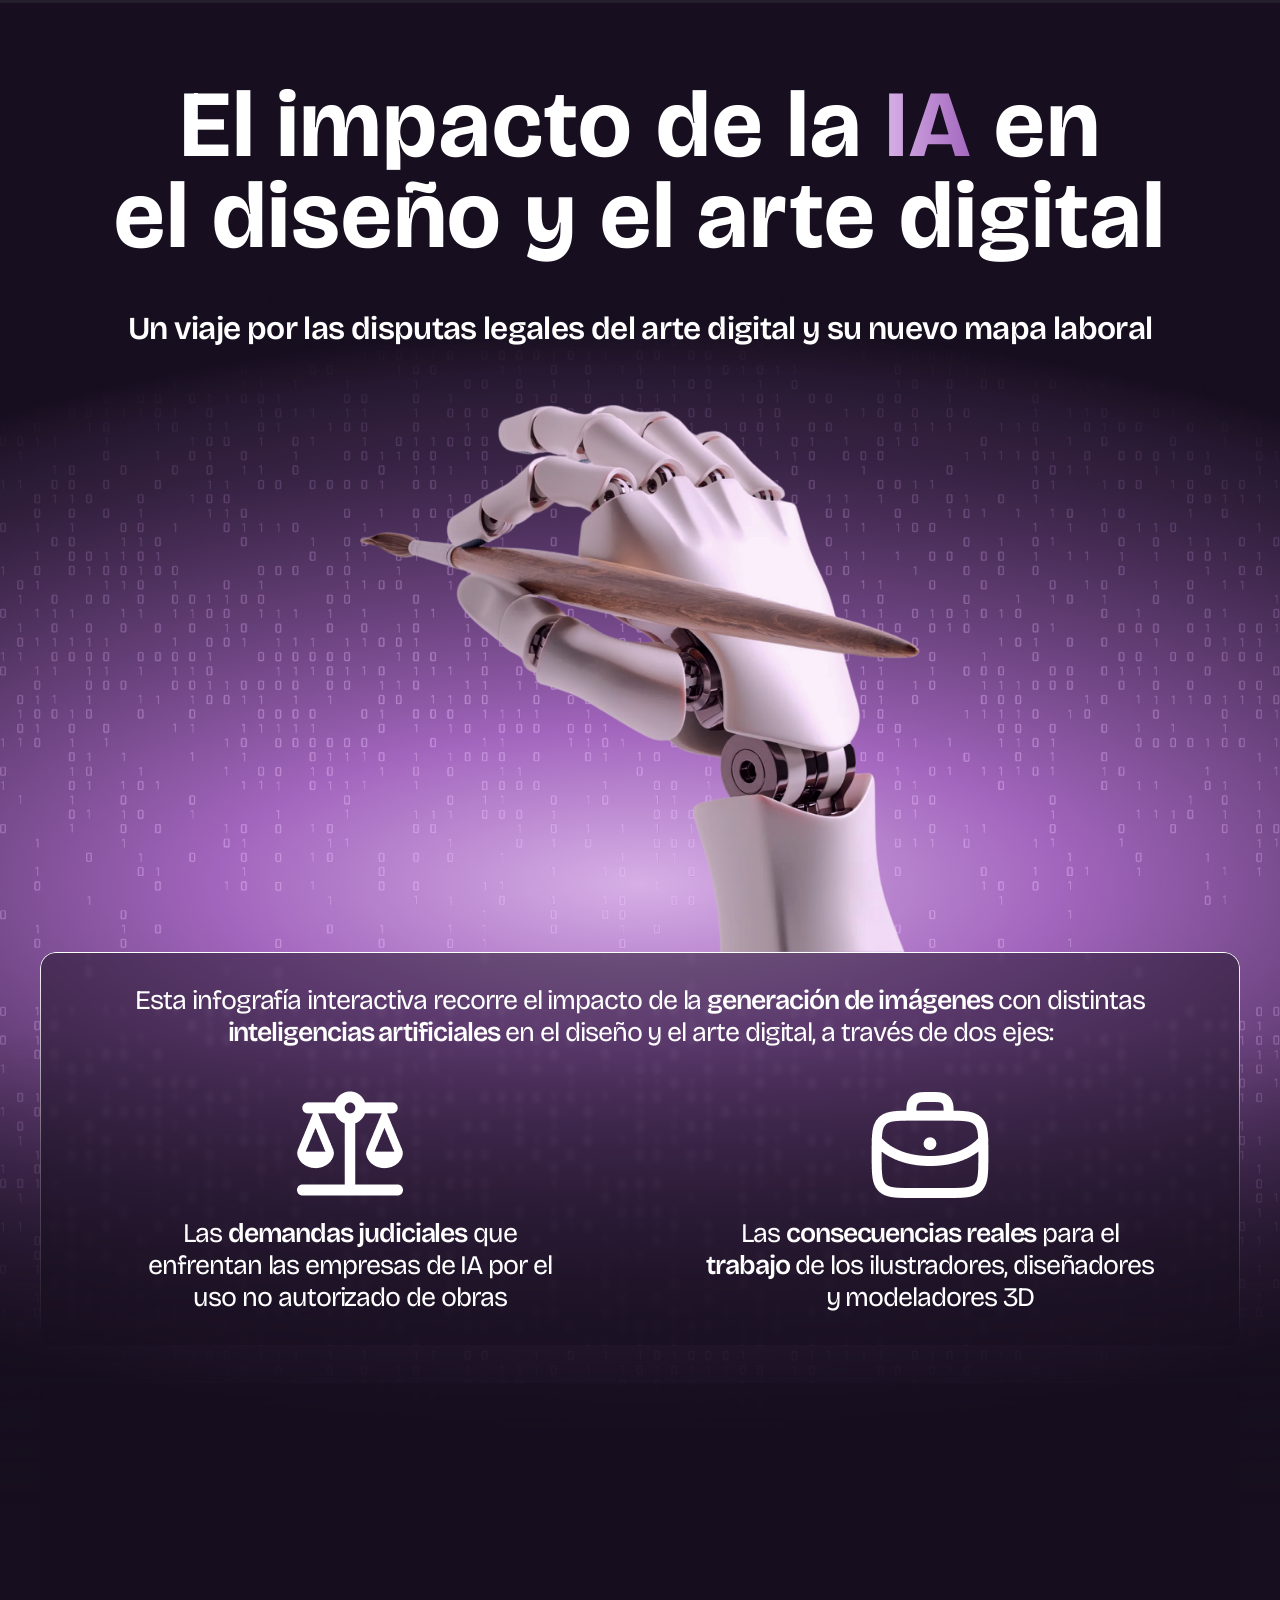
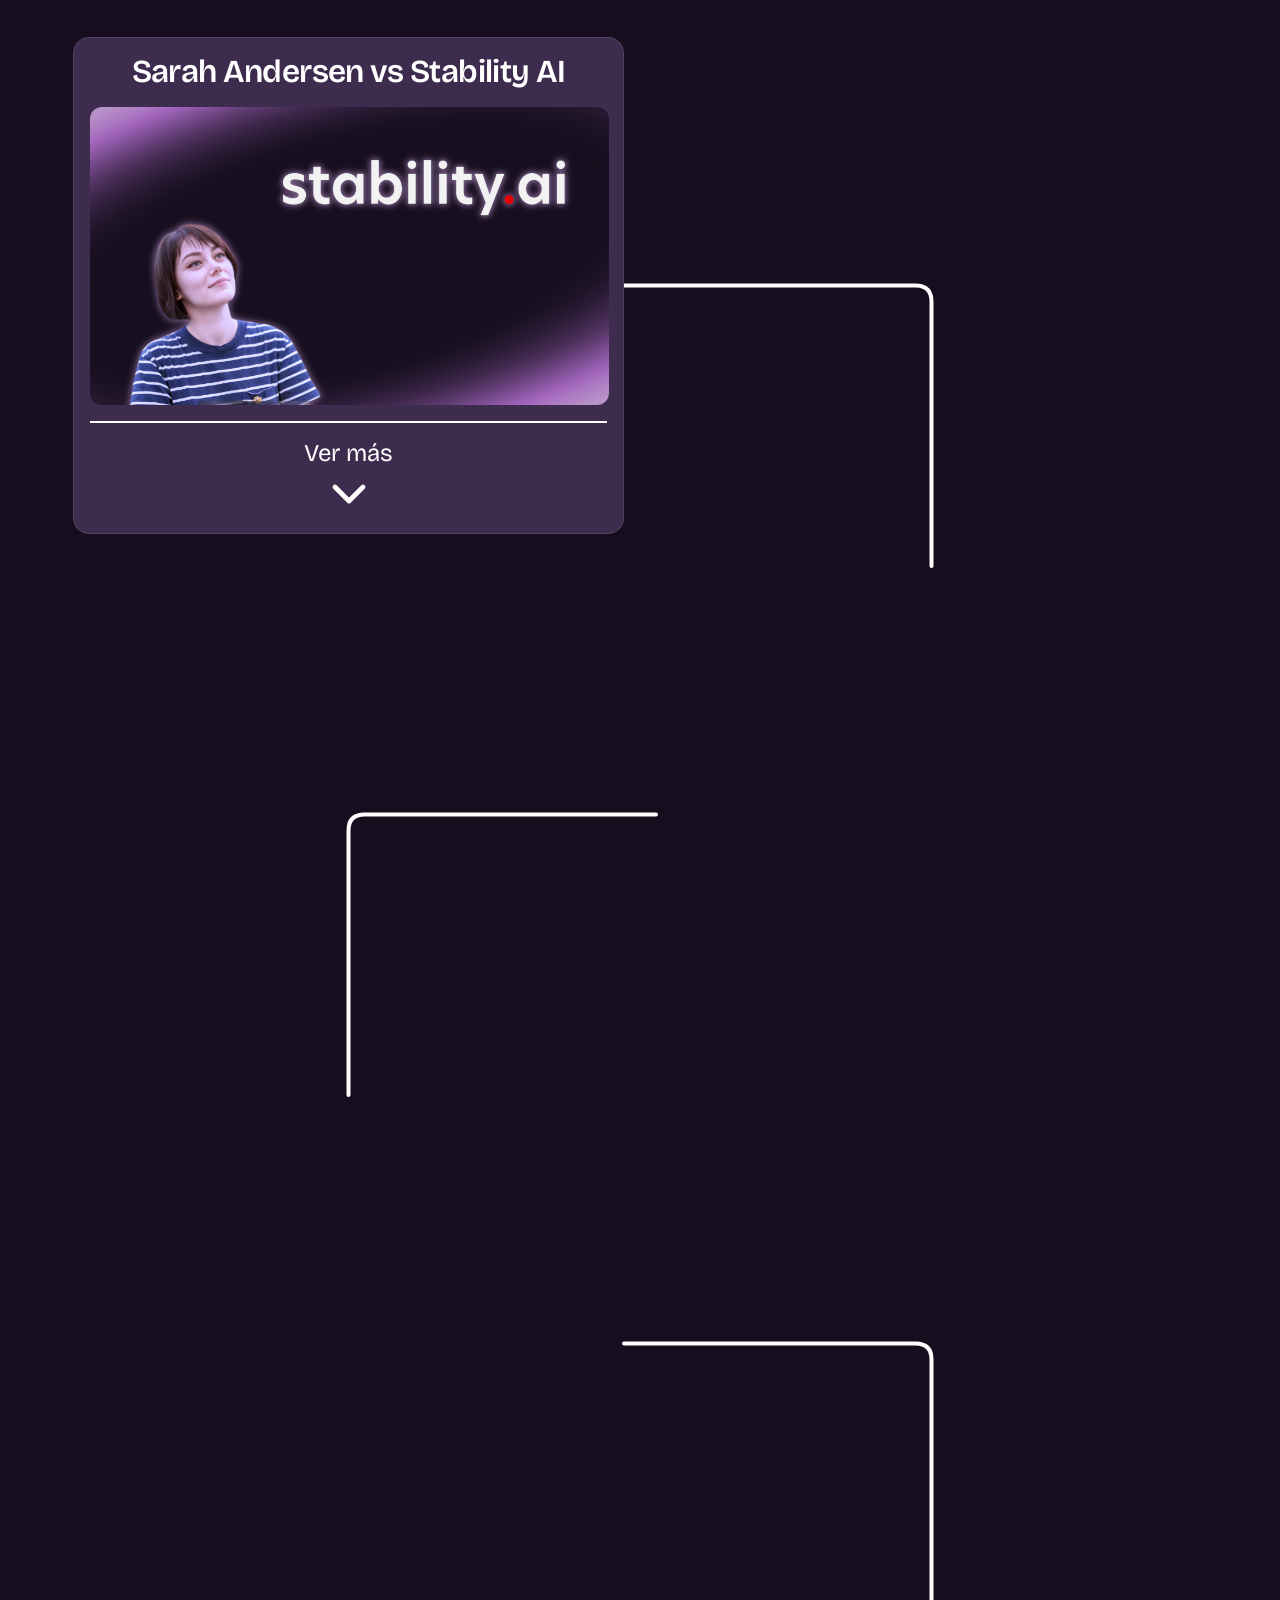
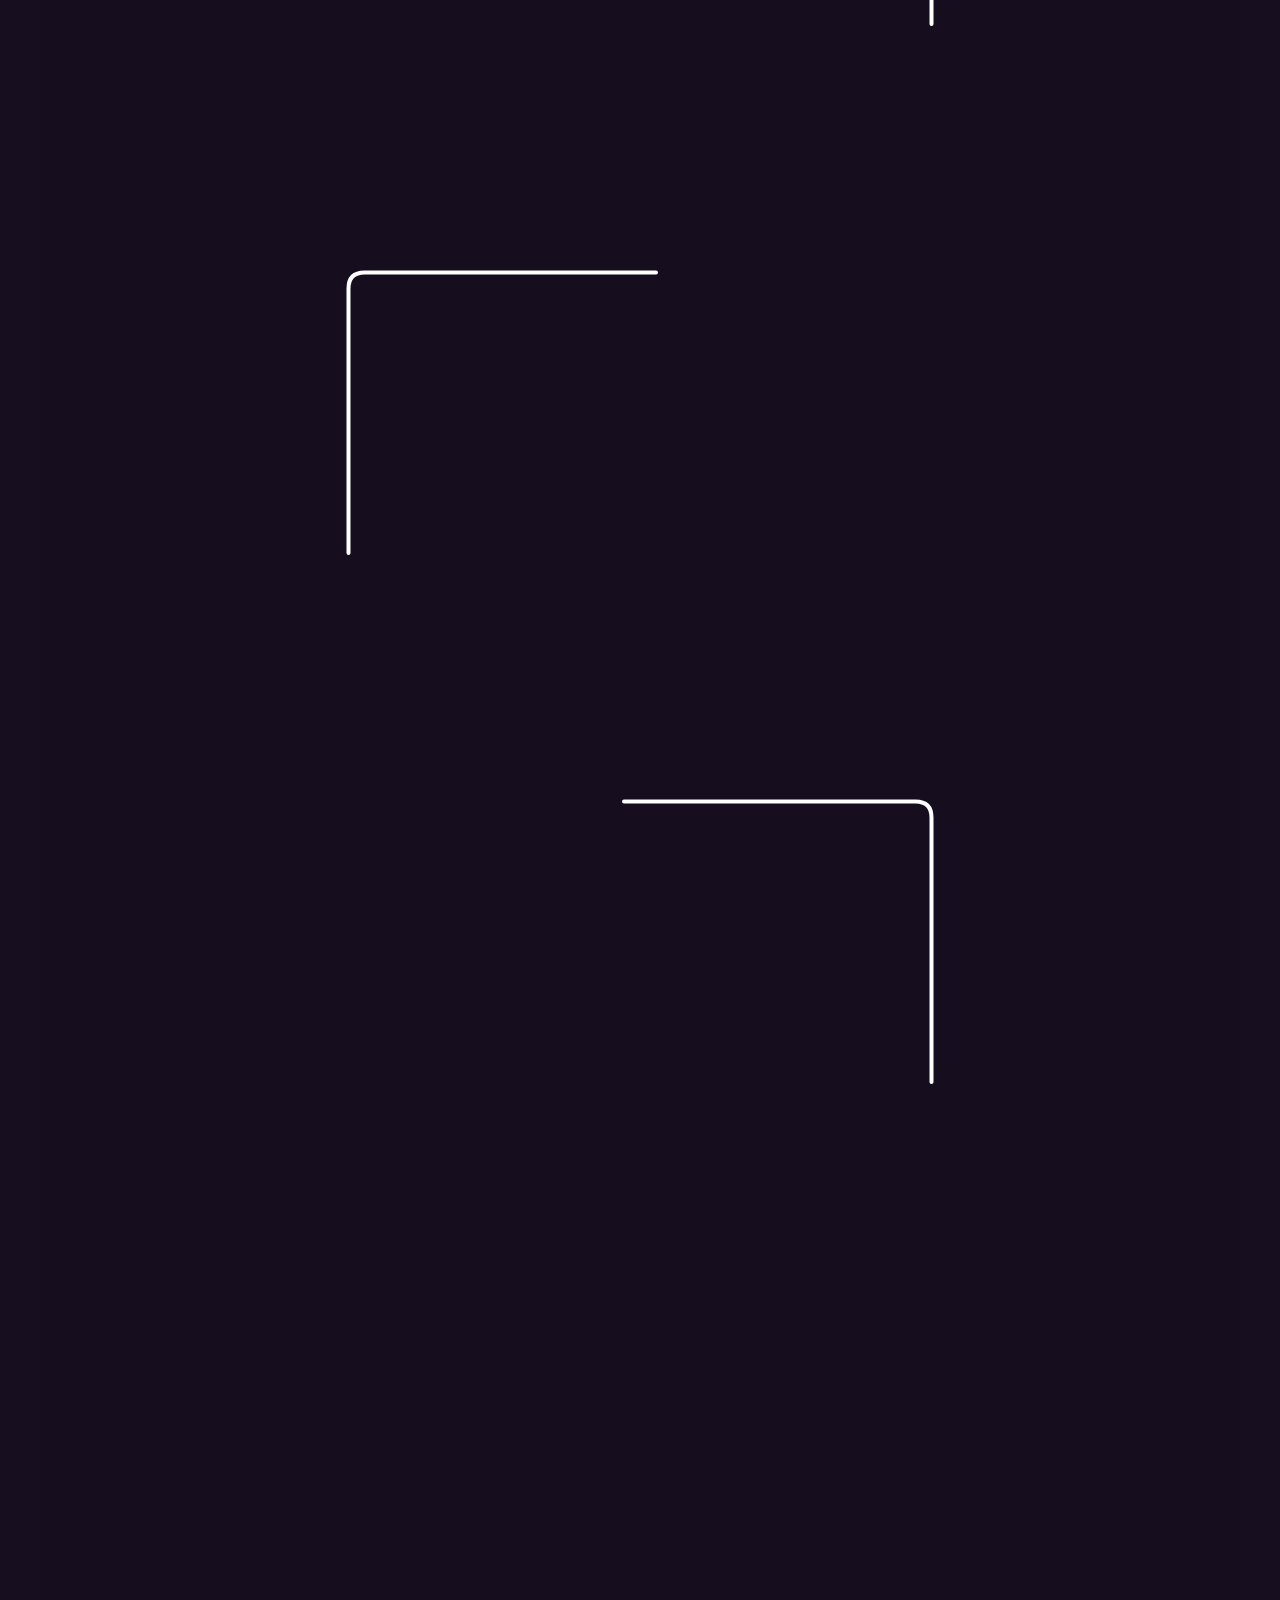
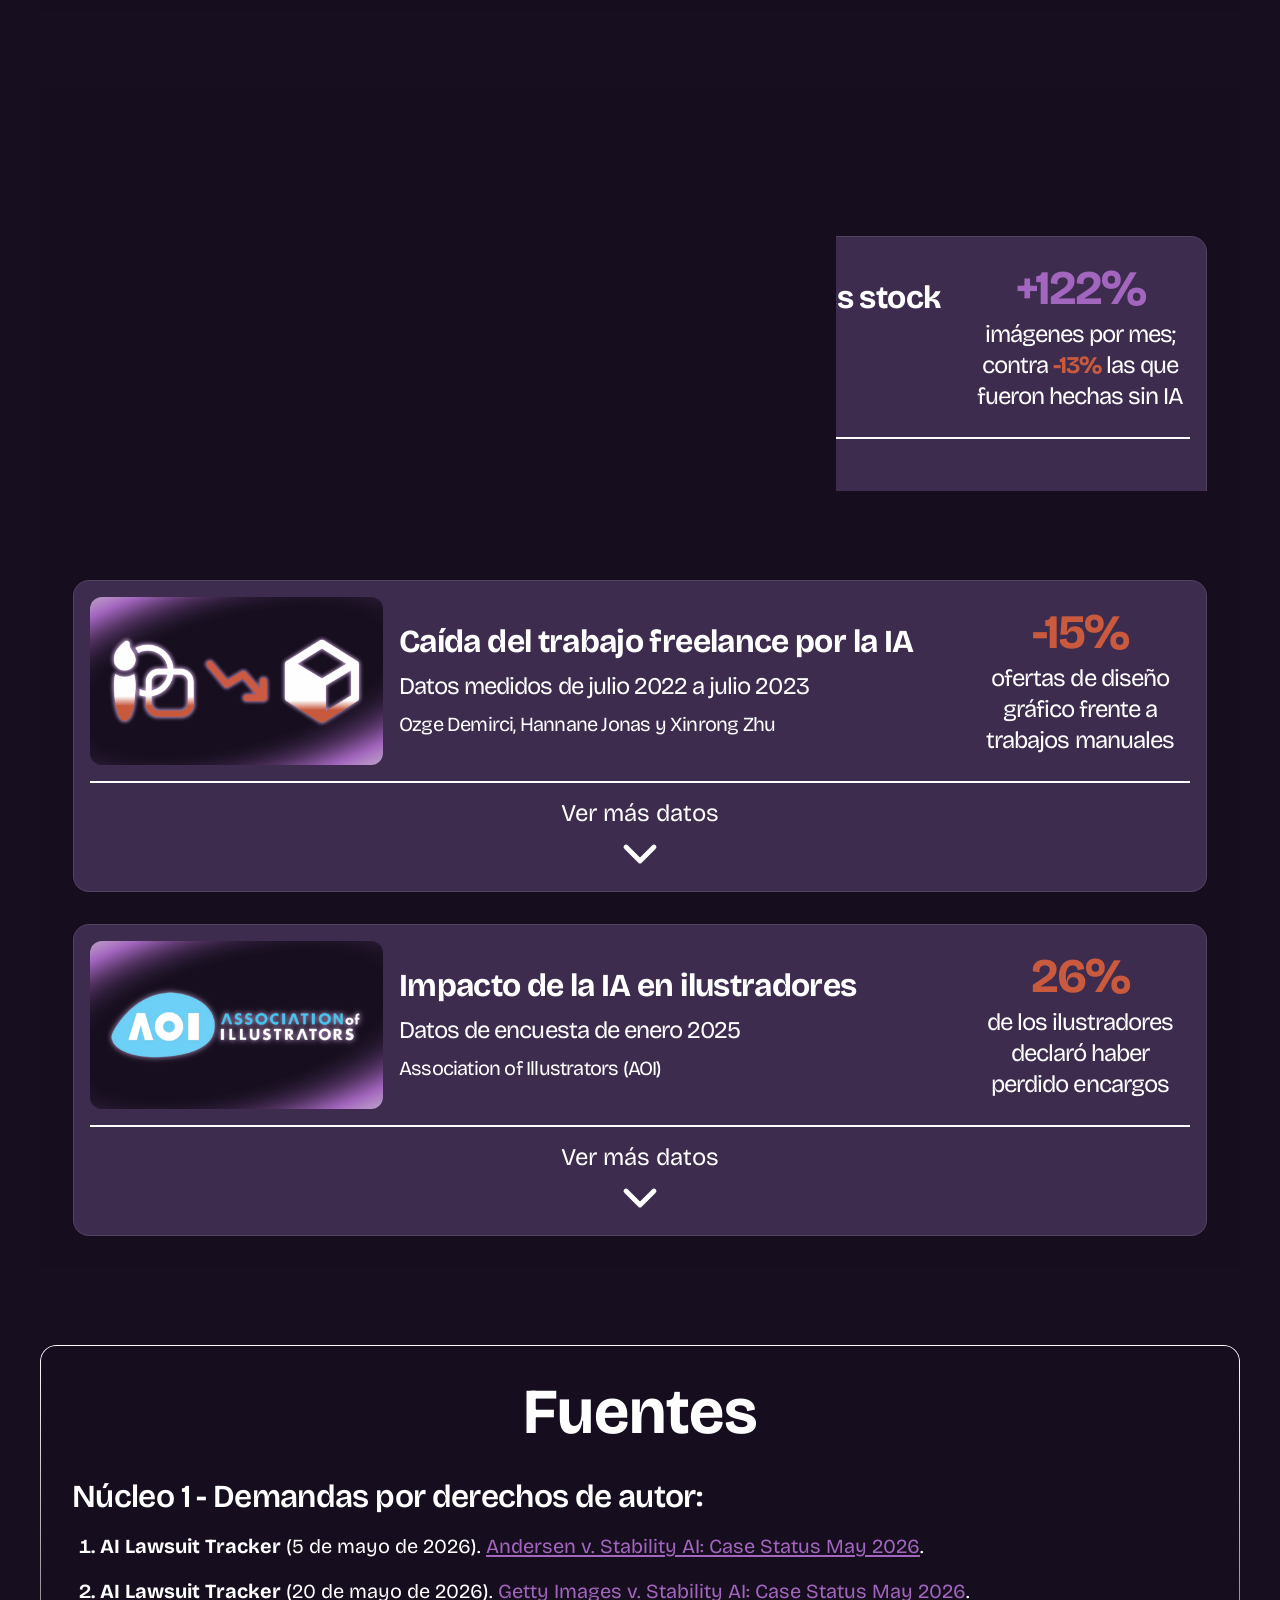
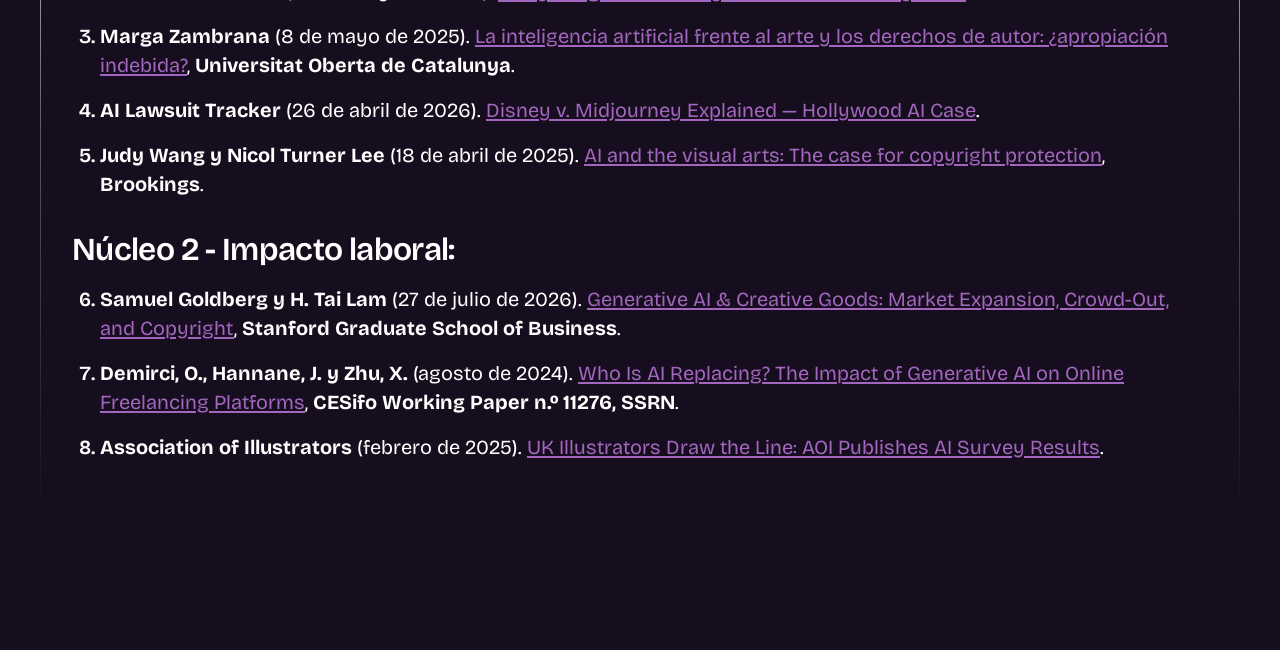
==== commit 10d54835: "minim" ====
--- a/index.html
+++ b/index.html
@@ -5,6 +5,8 @@
     <meta name="viewport" content="width=device-width, initial-scale=1.0">
     <meta name="theme-color" content="#170F1F">
     <meta name="description" content="Infografía sobre el impacto de la inteligencia artificial generativa en el diseño y el arte digital: las demandas por derechos de autor y las consecuencias en el trabajo de ilustradores, diseñadores y modeladores 3D.">
+
+    <link rel="icon" type="image/png" href="img/Mano.png" sizes="48x48">
 
     <title>El Impacto de la IA en el diseño y arte digital</title>
 
@@ -63,7 +65,7 @@
 
         <section class="portada">
 
-            <h3 data-revelar>Un viaje por las disputas legales del arte digital<br class="salto-760">y su nuevo mapa laboral</h3>
+            <h3 data-revelar>Un viaje por las disputas legales del arte digital y su nuevo mapa laboral</h3>
 
             <div class="manoWrap">
                 <div class="manoMovil" data-parallax="0.07">
@@ -870,4 +872,4 @@
     <script src="script.js"></script>
 
 </body>
-</html>
+</html>
--- a/estilos.css
+++ b/estilos.css
@@ -1,2411 +1,2416 @@
-:root{
-    --fondo: #170F1F;
-    --superficie: #3D2C4E;
-    --violeta: #A366BE;
-    --violetaOscuro: #67447D;
-    --naranja: #C95A3E;
-    --violetaClaro: #D7B0E6;
-    --borde: rgba(255, 255, 255, 0.10);
-    --linea: rgba(255, 255, 255, 0.55);
-    --tenue: rgba(255, 255, 255, 0.72);
-    --radio: 16px;
-    --ancho: 1200px;
-    --offsetPortada: 398px; /* header (80) + titulo 2 lineas (184.32) + padding-top portada (48) + subtitulo (38.4) + su margen (48), medido en desktop (>=1300px, donde el header/titulo/subtitulo ya no crecen por el vw del clamp). Si cambian esos valores, hay que recalcular este numero a mano. */
-    --espacioFlujo: 110px;
-    --suave: cubic-bezier(0.22, 1, 0.36, 1);
-    --rebote: cubic-bezier(0.34, 1.56, 0.64, 1);
-}
-
-*,
-*::before,
-*::after{
-    box-sizing: border-box;
-}
-
-html{
-    background-color: var(--fondo);
-    scroll-behavior: smooth;
-    -webkit-text-size-adjust: 100%;
-}
-
-body{
-
-    .separado{
-        margin: bottom 25px;
-    }
-    margin: 0px;
-    max-width: 100%;
-    overflow-x: hidden;
-    position: relative;
-
-    color: white;
-
-    font-family: "Bricolage Grotesque", sans-serif;
-    font-optical-sizing: auto;
-    letter-spacing: -0.04em;
-
-}
-
-img{
-    max-width: 100%;
-}
-
-.sprite{
-    position: absolute;
-    width: 0;
-    height: 0;
-    overflow: hidden;
-}
-
-::selection{
-    background-color: var(--violeta);
-    color: white;
-}
-
-:focus-visible{
-    outline: 2px solid var(--violetaClaro);
-    outline-offset: 3px;
-}
-
-
-/*
-========================================
-            TIPOGRAFIAS
-========================================
-*/
-
-h1{
-    font-family: "Bricolage Grotesque", sans-serif;
-    font-optical-sizing: auto;
-    font-weight: 700;
-    font-size: clamp(2rem, 7.4vw, 96px);
-    line-height: 0.96;
-    text-align: center;
-    letter-spacing: 0.02em;
-}
-
-h2{
-    font-family: "Bricolage Grotesque", sans-serif;
-    font-optical-sizing: auto;
-    font-weight: 700;
-    font-size: clamp(1.7rem, 5vw, 64px);
-    line-height: 1.08;
-    text-align: center;
-    letter-spacing: 0em;
-}
-
-h3{
-    font-family: "Bricolage Grotesque", sans-serif;
-    font-optical-sizing: auto;
-    font-weight: 600;
-    font-size: clamp(1.2rem, 2.8vw, 32px);
-    line-height: 1.2;
-    text-align: center;
-    letter-spacing: -0.02em;
-}
-
-p, ol, li{
-    font-family: "Bricolage Grotesque", sans-serif;
-    font-optical-sizing: auto;
-    font-weight: 400;
-    font-size: clamp(1rem, 2.1vw, 32px);
-    line-height: 1.35;
-    text-align: center;
-    letter-spacing: -0.04em;
-}
-
-
-/*
-=======================================================
-                     HEADER
-=======================================================
-*/
-
-header{
-
-    display: flex;
-    flex-direction: column;
-
-    align-items: center;
-
-    color: white;
-
-    position: relative;
-    z-index: 1;
-
-    padding: clamp(48px, 8vw, 80px) clamp(16px, 4vw, 40px) 0;
-
-
-}
-
-header h1{
-    max-width: 1200px;
-
-    margin: 0px;
-}
-
-.palabra{
-    display: inline-block;
-}
-
-.tituloPrincipal.animado .palabra{
-    opacity: 0;
-    animation: entradaPalabra 1s var(--suave) forwards;
-    animation-delay: var(--retraso, 0ms);
-}
-
-@keyframes entradaPalabra{
-    from{
-        opacity: 0;
-        transform: translateY(0.6em) rotate(2.5deg);
-        filter: blur(8px);
-    }
-    to{
-        opacity: 1;
-        transform: none;
-        filter: blur(0);
-    }
-}
-
-.resaltado{
-    font-weight: 600;
-}
-
-.resaltado2{
-    background: linear-gradient(to right, #D7B0E6, #A366BE);
-    color: transparent;
-    background-clip: text;
-    -webkit-background-clip: text;
-}
-
-.resaltado3{
-    font-size: clamp(0.85rem, 1.3vw, 20px);
-}
-
-.resaltado4{
-    color: var(--naranja);
-}
-
-
-/*
-=======================================================
-                     PORTADA
-=======================================================
-*/
-
-.portada{
-
-    color: white;
-
-    position: relative;
-
-    width: 100%;
-    overflow-x: clip;
-
-    box-sizing: border-box;
-
-    display: flex;
-    flex-direction: column;
-
-    align-items: center;
-
-    padding: 48px clamp(16px, 4vw, 40px) 0;
-
-}
-
-.destello{
-    position: absolute;
-    top: 264px;
-    left: 0;
-    right: 0;
-    width: 100%;
-    aspect-ratio: 1920 / 1860;
-    min-height: 680px;
-
-    background-image: url(./img/Destello\ violeta.png);
-    background-repeat: no-repeat;
-    background-position: center top;
-    background-size: 100% 100%;
-
-    -webkit-mask-image: linear-gradient(to bottom, black 62%, transparent 100%);
-    mask-image: linear-gradient(to bottom, black 62%, transparent 100%);
-
-    z-index: -1;
-    pointer-events: none;
-    will-change: transform;
-}
-
-.portada h3{
-    max-width: 1200px;
-    margin: 0 0 48px;
-}
-
-.manoWrap{
-    height: clamp(556px, calc(100vh - var(--offsetPortada)), 682px);
-    overflow: hidden;
-}
-
-.manoMovil{
-    height: 100%;
-    will-change: transform;
-    transform: translateY(var(--desplazamiento, 0px));
-    transition: transform 4s var(--suave);
-}
-
-.mano{
-
-    display: block;
-    height: 100%;
-    width: auto;
-
-    animation: flotar 4s ease-in-out infinite;
-
-}
-
-@keyframes flotar{
-    0%, 100%{ transform: translateY(0); }
-    50%{ transform: translateY(16px); }
-}
-
-.intro{
-
-    padding: clamp(20px, 2.6vw, 32px);
-
-    max-width: 1200px;
-    width: 100%;
-
-}
-
-.intro p{
-    margin: 0;
-    line-height: 1.2;
-}
-
-.bloque-completo{
-    display: flex;
-    justify-content: center;
-    flex-wrap: wrap;
-    gap: 132px;
-    margin-top: 32px;
-}
-
-.columna{
-    display: flex;
-    flex-direction: column;
-    align-items: center;
-    max-width: 448px;
-}
-
-.columna img{
-    width: 128px;
-    height: 128px;
-    object-fit: cover;
-    margin-bottom: 8px;
-}
-
-.columna p{
-    margin: 0;
-    line-height: 1.2;
-}
-
-
-/*
-=======================================================
-                     SECCIONES
-=======================================================
-*/
-
-.seccion1,
-.seccion2,
-.seccion3{
-
-    color: white;
-
-    display: flex;
-    flex-direction: column;
-
-    align-items: center;
-
-    position: relative;
-    z-index: 2;
-
-    padding: 0 clamp(16px, 4vw, 40px);
-
-}
-
-.seccion1{
-    margin-top: clamp(20px, 3vw, 48px);
-}
-
-.seccion2,
-.seccion3{
-    margin-top: clamp(40px, 6vw, 80px);
-}
-
-.intro,
-.contSeccion1,
-.contSeccion2,
-.contSeccion3{
-
-    position: relative;
-    border-radius: 16px;
-
-    background-color: rgba(23, 15, 31, 0.500);
-
-    -webkit-backdrop-filter: blur(2px);
-    backdrop-filter: blur(2px);
-
-}
-
-.intro::before,
-.contSeccion1::before,
-.contSeccion2::before,
-.contSeccion3::before{
-
-    content: "";
-    position: absolute;
-    inset: 0;
-    border-radius: inherit;
-    padding: 1px;
-
-    background: linear-gradient(to bottom, rgba(255, 255, 255, 1) 0%, rgba(255, 255, 255, 0.3) 50%, rgba(255, 255, 255, 0) 100%);
-
-    -webkit-mask: linear-gradient(#000 0 0) content-box, linear-gradient(#000 0 0);
-    -webkit-mask-composite: xor;
-    mask: linear-gradient(#000 0 0) content-box, linear-gradient(#000 0 0);
-    mask-composite: exclude;
-
-    pointer-events: none;
-
-}
-
-.contSeccion1,
-.contSeccion2,
-.contSeccion3{
-
-    padding: clamp(20px, 3vw, 32px);
-
-    width: 100%;
-    max-width: var(--ancho);
-
-}
-
-.contSeccion1 > h2,
-.contSeccion2 > h2,
-.contSeccion3 > h2{
-    margin: clamp(8px, 1.2vw, 16px) 0 32px;
-}
-
-.contSeccion3 > h2{
-    margin-top: 0;
-}
-
-.bajada{
-    max-width: 1134px;
-    margin: 0 auto 32px;
-    color: rgba(255, 255, 255);
-}
-
-
-/*
-=======================================================
-                     SECCION 1
-=======================================================
-*/
-
-.contenedorTarjetas{
-    display: grid;
-    grid-template-columns: 551px 551px;
-    gap: 32px;
-    align-items: start;
-    position: relative;
-    width: 1134px;
-    margin: 0 auto;
-}
-
-.tarjeta:nth-of-type(1){ grid-column: 1; grid-row: 1; }
-.tarjeta:nth-of-type(2){ grid-column: 2; grid-row: 2; }
-.tarjeta:nth-of-type(3){ grid-column: 1; grid-row: 3; }
-.tarjeta:nth-of-type(4){ grid-column: 2; grid-row: 4; }
-.tarjeta:nth-of-type(5){ grid-column: 1; grid-row: 5; }
-.tarjeta:nth-of-type(6){ grid-column: 2; grid-row: 6; }
-
-.contenedorTarjetas > .conectores{
-    z-index: 0;
-}
-
-.tarjeta{
-
-    --mx: 50%;
-    --my: 0%;
-
-    display: flex;
-    flex-direction: column;
-
-    gap: 16px;
-
-    width: 551px;
-    min-height: 497px;
-    max-height: 497px;
-
-    padding: 16px;
-
-    position: relative;
-    overflow: hidden;
-    cursor: pointer;
-
-    background-color: var(--superficie);
-    border: 1px solid var(--borde);
-    border-radius: 16px;
-
-    transform: perspective(1100px) rotateX(var(--rx, 0deg)) rotateY(var(--ry, 0deg)) translateY(var(--ty, 0px));
-    transform-style: preserve-3d;
-
-    transition: transform 0.4s var(--suave), box-shadow 0.55s var(--suave), border-color 0.45s ease, max-height 0.6s var(--suave);
-
-}
-
-.tarjeta.abierta{
-    max-height: 3000px;
-}
-
-.tarjeta::before{
-    content: "";
-    position: absolute;
-    inset: 0;
-    z-index: 0;
-    background: radial-gradient(340px circle at var(--mx) var(--my), rgba(163, 102, 190, 0.38), transparent 62%);
-    opacity: 0;
-    transition: opacity 0.5s ease;
-    pointer-events: none;
-}
-
-.tarjeta > *{
-    position: relative;
-    z-index: 1;
-}
-
-.tarjeta:hover,
-.tarjeta:focus-within{
-    --ty: -8px;
-    border-color: rgba(163, 102, 190, 0.55);
-    box-shadow: 0 26px 60px -22px rgba(0, 0, 0, 0.9);
-}
-
-#lineaTiempo .tarjeta:hover,
-#lineaTiempo .tarjeta:focus-within,
-.tarjeta3:hover,
-.tarjeta3:focus-within{
-    --ty: -4px;
-}
-
-.tarjeta:hover::before,
-.tarjeta:focus-within::before{
-    opacity: 1;
-}
-
-.tarjetaTitulo{
-    font-family: "Bricolage Grotesque", sans-serif;
-    font-optical-sizing: auto;
-    font-weight: 600;
-    font-size: 32px;
-    line-height: 1.15;
-    letter-spacing: -0.02em;
-    text-align: center;
-    margin: 0;
-}
-
-.tarjetaMedia{
-    width: 519px;
-    height: 298px;
-    border-radius: 12px;
-    overflow: hidden;
-    background-color: rgba(0, 0, 0, 0.25);
-}
-
-.tarjetaMedia img{
-    display: block;
-    width: 100%;
-    height: 100%;
-    object-fit: cover;
-    transition: transform 0.9s var(--suave);
-}
-
-.tarjeta:hover .tarjetaMedia img{
-    transform: scale(1.06);
-}
-
-.tarjetaDetalle{
-    display: grid;
-    grid-template-rows: 0fr;
-    margin-top: -16px;
-    transition: grid-template-rows 0.6s var(--suave), margin-top 0.6s var(--suave);
-}
-
-.tarjeta.abierta .tarjetaDetalle{
-    grid-template-rows: 1fr;
-    margin-top: 0;
-}
-
-.tarjetaDetalle > div{
-    display: flex;
-    flex-direction: column;
-    align-items: center;
-    gap: 16px;
-    overflow: hidden;
-}
-
-.tarjeta3 .tarjetaDetalle > div{
-    gap: 32px;
-}
-
-.grupoDato{
-    display: flex;
-    flex-direction: column;
-    align-items: center;
-    gap: 16px;
-    width: 100%;
-}
-
-.tarjetaDetalle p{
-    margin: 0;
-    font-size: 24px;
-    line-height: 1.5;
-    text-align: left;
-    color: #FFFFFF;
-    opacity: 0;
-    transform: translateY(10px);
-    transition: opacity 0.45s ease 0.1s, transform 0.45s var(--suave) 0.1s;
-}
-
-.tarjeta3 .tarjetaDetalle p{
-    width: 910px;
-    line-height: 1.2;
-    text-align: center;
-}
-
-.tarjeta3 .tarjetaDetalle p.parrafoAncho{
-    width: 990px;
-}
-
-.tarjeta.abierta .tarjetaDetalle p{
-    opacity: 1;
-    transform: none;
-}
-
-/*
-=======================================================
-        GALERIAS DE IMAGENES (nucleo 1) + LIGHTBOX
-=======================================================
-*/
-
-.galeria{
-    display: flex;
-    justify-content: center;
-    flex-wrap: wrap;
-}
-
-.miniatura{
-    display: flex;
-    flex-direction: column;
-    align-items: center;
-}
-
-.miniaturaTitulo{
-    font-family: "Bricolage Grotesque", sans-serif;
-    font-optical-sizing: auto;
-    font-weight: 700;
-    font-size: 20px;
-    color: #FFFFFF;
-    text-align: center;
-    margin: 0 0 8px;
-}
-
-.miniaturaImg{
-    position: relative;
-    display: block;
-    padding: 0;
-    margin: 0;
-    border: 0;
-    background: none;
-    cursor: pointer;
-    border-radius: 4px;
-    overflow: hidden;
-}
-
-.miniaturaImg img{
-    display: block;
-    width: 100%;
-    height: 100%;
-    object-fit: cover;
-    border-radius: 4px;
-}
-
-.lupaChica{
-    position: absolute;
-    top: 8px;
-    right: 8px;
-    width: 48px;
-    height: 48px;
-    border-radius: 50%;
-    display: grid;
-    place-items: center;
-    background-color: rgba(23, 15, 31, 0.9);
-    transition: opacity 0.25s ease;
-}
-
-.lupaChica svg{
-    width: 28px;
-    height: 28px;
-    color: #FFFFFF;
-}
-
-.hoverAmpliar{
-    position: absolute;
-    inset: 0;
-    display: flex;
-    flex-direction: column;
-    align-items: center;
-    justify-content: center;
-    gap: 10px;
-    background-color: rgba(23, 15, 31, 0.9);
-    opacity: 0;
-    transition: opacity 0.25s ease;
-}
-
-.hoverAmpliar svg{
-    width: 80px;
-    height: 80px;
-    color: #FFFFFF;
-}
-
-.hoverAmpliar span{
-    font-family: "Bricolage Grotesque", sans-serif;
-    font-optical-sizing: auto;
-    font-weight: 700;
-    font-size: 24px;
-    color: #FFFFFF;
-}
-
-.miniaturaImg:hover .hoverAmpliar{
-    opacity: 1;
-}
-
-.miniaturaImg:hover .lupaChica{
-    opacity: 0;
-}
-
-.miniaturaImg.fina .hoverAmpliar svg{
-    width: 40px;
-    height: 40px;
-}
-
-.miniaturaImg.fina .hoverAmpliar span{
-    display: none;
-}
-
-/* Sarah Andersen: par 253x253, gap 14px, 8px del titulo */
-.galeriaSarah{
-    gap: 14px;
-}
-.galeriaSarah .miniaturaImg{
-    width: 251px;
-    height: 251px;
-}
-
-/* Getty: par de fotos 253x204 y par de marcas (finas) 253x63 */
-.galeriaGettyFoto{
-    gap: 14px;
-    margin-bottom: 16px;
-}
-.galeriaGettyFoto .miniaturaImg{
-    width: 251px;
-    height: 202px;
-}
-.galeriaGettyMarca{
-    gap: 14px;
-}
-.galeriaGettyMarca .miniaturaImg{
-    width: 251px;
-    height: 61px;
-}
-
-/* Zarya: galeria de 3, sin titulo en la tarjeta chica */
-.galeriaZarya{
-    gap: 14px;
-}
-.galeriaZarya .miniaturaImg{
-    width: 163px;
-    height: 211px;
-}
-
-/* Ghibli: par 223x298 con flecha de 50px al medio */
-.galeriaGhibli{
-    gap: 12px;
-    align-items: flex-start;
-}
-.galeriaGhibli .miniaturaImg{
-    width: 221px;
-    height: 298px;
-}
-.flechaGhibli{
-    width: 50px;
-    height: 50px;
-    margin-top: 156px;
-    display: grid;
-    place-items: center;
-    color: #FFFFFF;
-    flex-shrink: 0;
-}
-.flechaGhibli svg{
-    width: 50px;
-    height: 50px;
-}
-
-/* Disney-Universal: galeria de 3, 164x164, un solo titulo arriba de las 3 */
-.galeriaDisneyTitulo{
-    font-family: "Bricolage Grotesque", sans-serif;
-    font-optical-sizing: auto;
-    font-weight: 700;
-    font-size: 20px;
-    color: #FFFFFF;
-    text-align: center;
-    margin: 0 0 8px;
-}
-
-.tarjetaDetalle p.galeriaDisneyTitulo{
-    text-align: center;
-}
-.galeriaDisney{
-    gap: 14px;
-}
-.galeriaDisney .miniaturaImg{
-    width: 163px;
-    height: 163px;
-}
-
-/* ===== Lightbox ===== */
-
-.lbFondo{
-    position: fixed;
-    inset: 0;
-    z-index: 100;
-    display: flex;
-    align-items: center;
-    justify-content: center;
-    padding: 48px 112px;
-    background-color: rgba(23, 15, 31, 0.85);
-    -webkit-backdrop-filter: blur(6px);
-    backdrop-filter: blur(6px);
-    overflow: auto;
-    opacity: 0;
-    visibility: hidden;
-    transition: opacity 0.3s ease, visibility 0s linear 0.3s;
-}
-
-.lbFondo.activo{
-    opacity: 1;
-    visibility: visible;
-    transition: opacity 0.3s ease, visibility 0s linear 0s;
-}
-
-.lbCaja{
-    position: relative;
-}
-
-.lbCerrar{
-    position: absolute;
-    top: 0;
-    right: -64px;
-    width: 48px;
-    height: 48px;
-    display: grid;
-    place-items: center;
-    border: 0;
-    border-radius: 50%;
-    background-color: rgba(23, 15, 31, 0.9);
-    color: #FFFFFF;
-    cursor: pointer;
-    transition: background-color 0.25s ease;
-}
-
-.lbCaja:has(.lbGaleria) .lbCerrar{
-    top: 0;
-    right: 0;
-}
-
-.lbCerrar:hover{
-    background-color: rgba(255, 255, 255, 0.15);
-}
-
-.lbCerrar svg{
-    width: 24px;
-    height: 24px;
-}
-
-.lbPareja{
-    display: flex;
-    align-items: flex-start;
-    justify-content: center;
-    gap: 28px;
-}
-
-.lbPareja figure,
-.lbSlide{
-    margin: 0;
-    display: flex;
-    flex-direction: column;
-    align-items: center;
-}
-
-.lbPareja figcaption,
-.lbSlide figcaption{
-    font-family: "Bricolage Grotesque", sans-serif;
-    font-optical-sizing: auto;
-    font-weight: 700;
-    font-size: 48px;
-    color: #FFFFFF;
-    text-align: center;
-    max-width: 536px;
-    margin: 0 0 16px;
-}
-
-.lbPareja img,
-.lbSlide img{
-    display: block;
-    width: 536px;
-    height: auto;
-    border-radius: 4px;
-}
-
-.lbGhibli img{
-    width: 473px;
-    height: 631px;
-    object-fit: cover;
-}
-
-.lbFlechaCentro{
-    align-self: center;
-    width: 96px;
-    height: 96px;
-    display: grid;
-    place-items: center;
-    color: #FFFFFF;
-    flex-shrink: 0;
-}
-
-.lbFlechaCentro svg{
-    width: 96px;
-    height: 96px;
-}
-
-.lbGaleria{
-    display: flex;
-    align-items: center;
-    gap: 64px;
-}
-
-.lbSlides{
-    display: grid;
-}
-
-.lbSlide{
-    grid-area: 1 / 1;
-    display: flex;
-    flex-direction: column;
-    align-items: center;
-    opacity: 0;
-    pointer-events: none;
-    transition: opacity 0.35s ease;
-}
-
-.lbSlide.activo{
-    opacity: 1;
-    pointer-events: auto;
-}
-
-.lbFlecha{
-    width: 48px;
-    height: 48px;
-    display: grid;
-    place-items: center;
-    border: 0;
-    border-radius: 50%;
-    background-color: transparent;
-    color: #FFFFFF;
-    cursor: pointer;
-    flex-shrink: 0;
-    transition: background-color 0.25s ease;
-}
-
-.lbFlecha:hover{
-    background-color: rgba(255, 255, 255, 0.15);
-}
-
-.lbFlecha svg{
-    width: 28px;
-    height: 28px;
-}
-
-.lbFlechaPrev svg{ transform: rotate(90deg); }
-.lbFlechaNext svg{ transform: rotate(-90deg); }
-
-.lbDisney figcaption{
-    font-size: 32px;
-    font-weight: 400;
-}
-
-.lbDisney figcaption strong{
-    font-weight: 700;
-}
-
-.tarjetaFlecha{
-    display: flex;
-    flex-direction: column;
-    align-items: center;
-    gap: 2px;
-
-    width: 100%;
-    margin: 0;
-    padding: 16px 0 0;
-
-    border: 0;
-    border-top: 2px solid #FFFFFF;
-    background-color: transparent;
-    color: #FFFFFF;
-    cursor: pointer;
-}
-
-.tarjetaFlechaTexto{
-    font-family: "Bricolage Grotesque", sans-serif;
-    font-optical-sizing: auto;
-    font-size: 24px;
-    color: #FFFFFF;
-}
-
-.tarjetaFlecha svg{
-    width: 48px;
-    height: 48px;
-    border-radius: 50%;
-    animation: latido 2.6s ease-in-out infinite;
-    transition: transform 0.5s var(--suave), background-color 0.3s ease;
-}
-
-.tarjetaFlecha:hover svg{
-    background-color: rgba(255, 255, 255, 0.15);
-    transform: rotate(180deg);
-}
-
-.tarjeta.abierta .tarjetaFlecha svg{
-    animation: none;
-    transform: rotate(180deg);
-}
-
-@keyframes latido{
-    0%, 100%{ transform: translateY(-2px); }
-    50%{ transform: translateY(3px); }
-}
-
-
-/*
-=======================================================
-                     SECCION 2
-=======================================================
-*/
-
-.contenedorTarjetas2{
-    display: flex;
-    flex-wrap: wrap;
-    position: relative;
-    justify-content: center;
-    align-items: stretch;
-    gap: clamp(16px, 2vw, 32px);
-    margin: clamp(20px, 2.6vw, 32px) 0;
-}
-
-.bloqueGrafico{
-    flex: 1 1 100%;
-    display: flex;
-    flex-direction: column;
-    align-items: center;
-    gap: clamp(12px, 1.5vw, 20px);
-    margin: 0;
-    width: 100%;
-}
-
-.bloqueGrafico figcaption{
-    font-family: "Bricolage Grotesque", sans-serif;
-    font-optical-sizing: auto;
-    font-weight: 400;
-    font-size: 24px;
-    line-height: 1.35;
-    letter-spacing: -0.02em;
-    text-align: center;
-    max-width: 940px;
-}
-
-
-/*
-=======================================================
-                     GRAFICOS
-=======================================================
-*/
-
-.grafico{
-
-    --panel: 412px;
-    --lineaCero: 311.25px;
-    --restoAbajo: 103.75px;
-
-    display: flex;
-    align-items: flex-start;
-    padding: 16px 0;
-    position: relative;
-
-}
-
-.graficoDoble,
-.graficoSimple{
-    width: fit-content;
-}
-
-.graficoEjeY{
-    width: 38px;
-    flex-shrink: 0;
-    height: 472px;
-    padding-top: 52px;
-    padding-right: 2px;
-    display: flex;
-    flex-direction: column;
-    justify-content: space-between;
-    font-family: "Bricolage Grotesque", sans-serif;
-    font-optical-sizing: auto;
-    font-size: 14px;
-    color: var(--tenue);
-    text-align: right;
-}
-
-.graficoPanel{
-    width: var(--panel);
-    flex-shrink: 0;
-}
-
-.tarjetaDetalle p.graficoTitulo{
-    width: var(--panel);
-    line-height: 1.3;
-}
-
-.graficoTitulo{
-    width: var(--panel);
-    margin: 0 0 12px;
-    font-family: "Bricolage Grotesque", sans-serif;
-    font-optical-sizing: auto;
-    font-weight: 700;
-    font-size: 20px;
-    line-height: 1.3;
-    color: #FFFFFF;
-    text-align: center;
-}
-
-.graficoSubtitulo{
-    display: block;
-    font-weight: 400;
-}
-
-.graficoArea{
-    position: relative;
-    width: var(--panel);
-    height: 415px;
-}
-
-.graficoRejilla span{
-    position: absolute;
-    left: 0;
-    right: 0;
-    border-top: 1px dashed rgba(255, 255, 255, 0.22);
-}
-
-.graficoRejilla span.cero{
-    border-top: 1px solid rgba(255, 255, 255, 0.75);
-}
-
-.graficoColumna{
-
-    position: absolute;
-    width: 119px;
-    height: 0;
-
-    border: 0;
-    border-radius: 6px 6px 4px 4px;
-    background-color: var(--violeta);
-    cursor: pointer;
-    padding: 0;
-
-    bottom: var(--restoAbajo);
-
-    transition: height 1.1s var(--suave), filter 0.3s ease, box-shadow 0.3s ease;
-
-}
-
-.graficoColumna:not(.negativa){ left: 75px; }
-
-.graficoColumna.negativa{
-    left: 218px;
-    top: var(--lineaCero);
-    bottom: auto;
-    border-radius: 4px 4px 6px 6px;
-    background-color: var(--naranja);
-}
-
-.graficoColumna.dibujada{
-    height: var(--alto);
-}
-
-.graficoColumna:hover,
-.graficoColumna:focus-visible{
-    filter: brightness(1.15);
-    box-shadow: 0 0 0 2px rgba(255, 255, 255, 0.35), 0 12px 30px -12px rgba(0, 0, 0, 0.9);
-}
-
-.graficoValor{
-    position: absolute;
-    left: 0;
-    right: 0;
-    top: 4px;
-    text-align: center;
-    font-family: "Bricolage Grotesque", sans-serif;
-    font-optical-sizing: auto;
-    font-weight: 700;
-    font-size: 16px;
-    color: #FFFFFF;
-    opacity: 0;
-    transition: opacity 0.4s ease 0.75s;
-}
-
-.graficoColumna.negativa .graficoValor{
-    top: auto;
-    bottom: 4px;
-}
-
-.graficoColumna.dibujada .graficoValor{
-    opacity: 1;
-}
-
-.graficoEtiquetasX{
-    display: flex;
-    justify-content: center;
-    gap: 24px;
-    width: var(--panel);
-    margin-top: 12px;
-}
-
-.graficoEtiquetasX span{
-    width: 119px;
-    font-family: "Bricolage Grotesque", sans-serif;
-    font-optical-sizing: auto;
-    font-size: 20px;
-    color: #FFFFFF;
-    text-align: center;
-    line-height: 1.3;
-}
-
-.graficoGlobo{
-    position: absolute;
-    z-index: 3;
-    left: 0;
-    top: 0;
-    max-width: 240px;
-    padding: 10px 14px;
-    border-radius: 10px;
-    background-color: rgba(23, 15, 31, 0.96);
-    border: 1px solid rgba(255, 255, 255, 0.16);
-    box-shadow: 0 18px 40px -18px rgba(0, 0, 0, 0.95);
-    pointer-events: none;
-    opacity: 0;
-    transform: translate(-50%, calc(-100% - 2px));
-    transition: opacity 0.25s ease, transform 0.25s var(--suave);
-}
-
-.graficoGlobo.visible{
-    opacity: 1;
-    transform: translate(-50%, calc(-100% - 10px));
-}
-
-.graficoGlobo.abajo{
-    transform: translate(-50%, 2px);
-}
-
-.graficoGlobo.abajo.visible{
-    transform: translate(-50%, 10px);
-}
-
-.graficoGlobo.globoIcono{
-    width: 190px;
-    max-width: 190px;
-    transition: opacity 0.25s ease, transform 0.25s var(--suave), left 0.35s var(--suave), top 0.35s var(--suave);
-}
-
-.graficoGlobo strong{
-    display: block;
-    font-size: 16px;
-    line-height: 1.25;
-}
-
-.graficoGlobo span{
-    display: block;
-    font-size: 16px;
-    color: var(--tenue);
-    line-height: 1.3;
-}
-
-/*
-=======================================================
-        DONUTS (nucleo 2, caso 2)
-=======================================================
-*/
-
-.donuts{
-    display: flex;
-    justify-content: center;
-    gap: 70px;
-    padding-bottom: 28px;
-}
-
-.donut{
-    position: relative;
-    width: 277.68px;
-    height: 277.68px;
-    flex-shrink: 0;
-    cursor: pointer;
-}
-
-.donut:hover .donutValor,
-.donut:focus-visible .donutValor{
-    filter: brightness(1.15) drop-shadow(0 10px 22px rgba(0, 0, 0, 0.5));
-}
-
-.donut svg{
-    display: block;
-    width: 100%;
-    height: 100%;
-    overflow: visible;
-}
-
-.donutBase{
-    fill: none;
-    stroke: var(--violetaOscuro);
-    stroke-width: 45px;
-    filter: drop-shadow(0 8px 20px rgba(0, 0, 0, 0.35));
-}
-
-.donutValor{
-    fill: none;
-    stroke: var(--naranja);
-    stroke-width: 45px;
-    stroke-linecap: butt;
-    transform-origin: 138.84px 138.84px;
-    transform: scale(-1, 1) rotate(-90deg);
-    stroke-dasharray: 715.33px;
-    stroke-dashoffset: 715.33px;
-    filter: drop-shadow(0 6px 16px rgba(0, 0, 0, 0.45));
-    transition: stroke-dashoffset 1.2s var(--suave), filter 0.3s ease;
-}
-
-.donut.dibujada .donutValor{
-    stroke-dashoffset: var(--offset);
-}
-
-.donutEtiqueta{
-    font-family: "Bricolage Grotesque", sans-serif;
-    font-optical-sizing: auto;
-    font-weight: 700;
-    font-size: 20px;
-    fill: #FFFFFF;
-    text-anchor: middle;
-    dominant-baseline: middle;
-}
-
-.donutCentro{
-    position: absolute;
-    top: 50%;
-    left: 50%;
-    transform: translate(-50%, -50%);
-    width: 120px;
-    height: 120px;
-    display: flex;
-    flex-direction: column;
-    align-items: center;
-    justify-content: center;
-    gap: 4px;
-}
-
-.donutIcono{
-    display: block;
-    width: 60px;
-    height: 60px;
-}
-
-.tarjetaDetalle p.donutCentroTexto{
-    width: auto;
-    max-width: 120px;
-    font-size: 18px;
-    line-height: 1.2;
-}
-
-.donutCentroTexto{
-    margin: 0;
-    font-family: "Bricolage Grotesque", sans-serif;
-    font-optical-sizing: auto;
-    font-weight: 400;
-    font-size: 16px;
-    line-height: 1.2;
-    color: #FFFFFF;
-    text-align: center;
-}
-
-.donutCentroTexto strong{
-    font-weight: 700;
-}
-
-.tarjeta2{
-
-    display: flex;
-    flex-direction: column;
-    justify-content: center;
-
-    align-items: center;
-
-    padding: clamp(22px, 2.6vw, 30px) clamp(24px, 3.4vw, 50px);
-    gap: clamp(10px, 1.4vw, 20px);
-
-    position: relative;
-    overflow: hidden;
-
-    background-color: var(--superficie);
-    border: 1px solid var(--borde);
-    border-radius: 16px;
-
-    width: min(440px, 100%);
-    min-height: 120px;
-
-    transition: transform 0.5s var(--suave), box-shadow 0.5s var(--suave), border-color 0.4s ease;
-
-}
-
-.tarjeta2:hover{
-    transform: translateY(-6px);
-    box-shadow: 0 24px 55px -24px rgba(0, 0, 0, 0.9);
-    border-color: rgba(163, 102, 190, 0.45);
-}
-
-.tarjeta2 h2{
-    margin: 0;
-    font-size: clamp(2rem, 4.4vw, 56px);
-    line-height: 1;
-}
-
-.tarjeta2 p{
-    margin: 0;
-    font-size: clamp(0.95rem, 1.5vw, 20px);
-    line-height: 1.35;
-}
-
-.tarjetaDato{
-    display: flex;
-    flex-direction: column;
-    align-items: center;
-    gap: 8px;
-
-    background: none;
-    border: 0;
-    padding: 0;
-    width: auto;
-    min-height: 0;
-    margin-top: 16px;
-}
-
-.pictogramaIconos{
-
-    display: grid;
-    grid-template-columns: repeat(5, auto);
-    justify-content: center;
-    position: relative;
-    gap: 8px;
-}
-
-.usuario{
-    --escala: 1;
-    position: relative;
-    display: block;
-    width: 64px;
-    height: 64px;
-    opacity: 0;
-    transform: scale(0.4);
-    cursor: pointer;
-}
-
-.usuario img{
-    display: block;
-    width: 100%;
-    height: 100%;
-    object-fit: contain;
-}
-
-.usuario.afectado .base{
-    visibility: hidden;
-}
-
-.usuario .relleno{
-    position: absolute;
-    inset: 0;
-    width: 100%;
-    height: 100%;
-    object-fit: contain;
-}
-
-.usuario::after{
-    content: "";
-    position: absolute;
-    inset: -26%;
-    border-radius: 50%;
-    border: 2px solid var(--naranja);
-    opacity: 0;
-    transform: scale(0.5);
-    pointer-events: none;
-}
-
-.tarjetaDato.visible .usuario{
-    animation: aparecerIcono 0.55s var(--rebote) forwards;
-    animation-delay: calc(var(--indice, 0) * 70ms + 260ms);
-}
-
-.tarjetaDato.visible .usuario.puesto{
-    animation: none;
-    opacity: 1;
-    transform: scale(var(--escala));
-    transition: transform 0.45s var(--rebote), opacity 0.35s ease, filter 0.35s ease;
-}
-
-@keyframes aparecerIcono{
-    from{ opacity: 0; transform: scale(0.4); }
-    to{ opacity: 1; transform: scale(1); }
-}
-
-.tarjetaDato.visible .usuario.afectado::after{
-    animation: onda 0.95s var(--suave) forwards;
-    animation-delay: calc(var(--indice, 0) * 70ms + 620ms);
-}
-
-@keyframes onda{
-    0%{ opacity: 0.85; transform: scale(0.55); }
-    100%{ opacity: 0; transform: scale(1.5); }
-}
-
-.pictogramaIconos[data-resaltado="afectado"] .usuario[data-grupo="resto"],
-.pictogramaIconos[data-resaltado="resto"] .usuario[data-grupo="afectado"]{
-    opacity: 0.18;
-    filter: saturate(0.3);
-}
-
-.pictogramaIconos[data-resaltado="afectado"] .usuario[data-grupo="afectado"]{
-    --escala: 1.16;
-    filter: drop-shadow(0 0 20px rgba(201, 90, 62, 0.95));
-}
-
-.pictogramaIconos[data-resaltado="resto"] .usuario[data-grupo="resto"]{
-    --escala: 1.16;
-    filter: drop-shadow(0 0 20px rgba(255, 255, 255, 0.65));
-}
-
-.pictogramaPorcentaje{
-    margin: 0;
-    font-family: "Bricolage Grotesque", sans-serif;
-    font-optical-sizing: auto;
-    font-weight: 700;
-    font-size: 48px;
-    color: var(--naranja);
-}
-
-.tarjetaDetalle p.pictogramaTexto{
-    width: auto;
-    max-width: 408px;
-    font-size: 24px;
-    font-weight: 600;
-    line-height: 1.3;
-}
-
-.pictogramaTexto{
-    margin: 0;
-    font-family: "Bricolage Grotesque", sans-serif;
-    font-optical-sizing: auto;
-    font-weight: 600;
-    font-size: 24px;
-    line-height: 1.3;
-    color: #FFFFFF;
-    text-align: center;
-}
-
-.tarjetaDetalle p.pictogramaPerdida{
-    width: auto;
-    max-width: 408px;
-    font-size: 20px;
-    line-height: 1.4;
-}
-
-.pictogramaPerdida{
-    margin: 0;
-    display: flex;
-    flex-direction: column;
-    gap: 2px;
-    font-family: "Bricolage Grotesque", sans-serif;
-    font-optical-sizing: auto;
-    font-weight: 400;
-    font-size: 20px;
-    line-height: 1.4;
-    color: #FFFFFF;
-    text-align: center;
-}
-
-.pictogramaPerdida strong{
-    font-weight: 700;
-}
-
-.pictogramaPerdidaAprox{
-    color: rgba(255, 255, 255, 0.65);
-}
-
-.icono{
-
-    width: 48px;
-    height: auto;
-
-}
-
-
-/*
-=======================================================
-                     FLUJO
-=======================================================
-*/
-
-.flujo{
-    position: relative;
-    display: flex;
-    flex-direction: column;
-    align-items: center;
-    width: 100%;
-    padding-bottom: 28px;
-}
-
-.conectores{
-    position: absolute;
-    inset: 0;
-    width: 100%;
-    height: 100%;
-    overflow: visible;
-    pointer-events: none;
-    z-index: 0;
-}
-
-.trazo{
-    opacity: 0;
-    transition: opacity 0.25s ease;
-}
-
-.trazo.dibujado{
-    opacity: 1;
-}
-
-#conectoresTiempo .cnx{
-    stroke: #FFFFFF;
-    stroke-width: 4;
-}
-
-#conectoresTiempo .punta{
-    display: none;
-}
-
-#conectores .cnx{
-    stroke: #FFFFFF;
-    stroke-width: 4;
-}
-
-#conectores .punta{
-    fill: #FFFFFF;
-}
-
-.cnx{
-    fill: none;
-    stroke: var(--linea);
-    stroke-width: 2;
-    stroke-linecap: round;
-    stroke-linejoin: round;
-    stroke-dasharray: 1;
-    stroke-dashoffset: 1;
-    transition: stroke-dashoffset 0.85s var(--suave);
-}
-
-.trazo.dibujado .cnx{
-    stroke-dashoffset: 0;
-}
-
-.punta{
-    fill: var(--linea);
-    transform-box: fill-box;
-    transform-origin: center;
-    opacity: 0;
-    transform: scale(0.3);
-    transition: opacity 0.35s ease 0.65s, transform 0.45s var(--rebote) 0.65s;
-}
-
-.trazo.dibujado .punta{
-    opacity: 1;
-    transform: scale(1);
-}
-
-.nivel{
-    position: relative;
-    z-index: 1;
-    display: flex;
-    justify-content: center;
-    width: 100%;
-}
-
-.nodo{
-    font: inherit;
-    color: inherit;
-    text-align: center;
-    cursor: pointer;
-    -webkit-appearance: none;
-    appearance: none;
-}
-
-.etiqueta{
-    display: block;
-    font-family: "Bricolage Grotesque", sans-serif;
-    font-optical-sizing: auto;
-    font-weight: 600;
-    font-size: 20px;
-    line-height: 1.25;
-    letter-spacing: -0.02em;
-}
-
-.pista{
-    display: block;
-    font-family: "Bricolage Grotesque", sans-serif;
-    font-size: clamp(0.7rem, 0.9vw, 12px);
-    font-weight: 600;
-    letter-spacing: 0.12em;
-    text-transform: uppercase;
-    color: rgba(255, 255, 255, 0.45);
-    transition: opacity 0.4s ease;
-}
-
-.nodoInicial{
-    overflow: visible;
-    width: 374px;
-    height: 144px;
-    padding: 16px;
-    gap: 8px;
-    background-color: var(--violetaOscuro);
-}
-
-.nodoInicial .etiqueta{
-    font-size: 24px;
-}
-
-.nodoIcono{
-    display: block;
-    width: 48px;
-    height: 48px;
-}
-
-.nodoInicial::after{
-    content: "";
-    position: absolute;
-    inset: -1px;
-    border-radius: 16px;
-    border: 1px solid rgba(163, 102, 190, 0.9);
-    opacity: 0;
-    animation: pulsoNodo 2.8s ease-out infinite;
-    pointer-events: none;
-}
-
-.nodoInicial.activado::after{
-    animation: none;
-    opacity: 0;
-}
-
-.nodoInicial.activado .pista{
-    opacity: 0;
-}
-
-@keyframes pulsoNodo{
-    0%{ opacity: 0.9; transform: scale(1); }
-    70%{ opacity: 0; transform: scale(1.06); }
-    100%{ opacity: 0; transform: scale(1.06); }
-}
-
-.ramas{
-    display: grid;
-    grid-template-rows: 0fr;
-    width: 100%;
-    margin: 0;
-    transition: grid-template-rows 0.65s var(--suave), margin 0.65s var(--suave);
-}
-
-.ramasInterior{
-    overflow: hidden;
-    display: flex;
-    justify-content: center;
-    gap: 162px;
-    opacity: 0;
-    transform: translateY(-14px);
-    transition: opacity 0.5s ease 0.1s, transform 0.5s var(--suave) 0.1s;
-}
-
-.ramas.visible{
-    grid-template-rows: 1fr;
-    margin: var(--espacioFlujo) 0 0;
-}
-
-.ramas.visible .ramasInterior{
-    opacity: 1;
-    transform: none;
-}
-
-.ramas.abierto .ramasInterior{
-    overflow: visible;
-}
-
-.tarjetaVerde,
-.tarjetaRoja{
-
-    display: flex;
-    flex-direction: column;
-    justify-content: center;
-    align-items: center;
-
-    padding: 16px;
-    gap: 8px;
-
-    position: relative;
-    overflow: hidden;
-
-    border: 1px solid rgba(255, 255, 255, 0.14);
-    border-radius: 16px;
-
-    width: 374px;
-    height: 144px;
-
-    transition: transform 0.5s var(--suave), box-shadow 0.5s var(--suave);
-
-}
-
-.tarjetaVerde{
-    background-color: var(--violetaOscuro);
-}
-
-.tarjetaRoja{
-    background-color: var(--naranja);
-}
-
-.tarjetaVerde:hover,
-.tarjetaRoja:hover{
-    transform: translateY(-6px);
-    box-shadow: 0 22px 50px -20px rgba(0, 0, 0, 0.9);
-}
-
-.detalle{
-    display: grid;
-    grid-template-rows: 0fr;
-    width: 100%;
-    opacity: 0;
-    transition: grid-template-rows 0.5s var(--suave), opacity 0.4s ease;
-}
-
-.detalle .resaltado3{
-    font-size: 20px;
-    font-weight: 400;
-}
-
-.detalle > *{
-    display: block;
-    overflow: hidden;
-}
-
-.nodoRama.revelado .detalle{
-    grid-template-rows: 1fr;
-    opacity: 1;
-}
-
-.nivelFinal{
-    display: grid;
-    grid-template-rows: 0fr;
-    width: 100%;
-    margin-top: 0;
-    transition: grid-template-rows 0.65s var(--suave), margin-top 0.65s var(--suave);
-}
-
-.finalInterior{
-    overflow: hidden;
-    display: flex;
-    justify-content: center;
-    opacity: 0;
-    transform: translateY(-14px);
-    transition: opacity 0.5s ease 0.12s, transform 0.5s var(--suave) 0.12s;
-}
-
-.nivelFinal.visible{
-    grid-template-rows: 1fr;
-    margin-top: var(--espacioFlujo);
-}
-
-.nivelFinal.visible .finalInterior{
-    opacity: 1;
-    transform: none;
-}
-
-.nivelFinal.abierto .finalInterior{
-    overflow: visible;
-}
-
-.nodoFinal{
-    display: flex;
-    flex-direction: column;
-    justify-content: center;
-    align-items: center;
-    gap: 8px;
-
-    width: 374px;
-    height: 164px;
-    padding: 16px;
-    background-color: var(--naranja);
-}
-
-.nodoFinal h2{
-    margin: 0;
-    font-family: "Bricolage Grotesque", sans-serif;
-    font-optical-sizing: auto;
-    font-weight: 700;
-    font-size: 42px;
-    color: #FFFFFF;
-}
-
-.tarjetaDetalle p.nodoFinalTexto{
-    width: auto;
-    max-width: 342px;
-    line-height: 1.3;
-    text-align: center;
-}
-
-.nodoFinal p{
-    margin: 0;
-    font-family: "Bricolage Grotesque", sans-serif;
-    font-optical-sizing: auto;
-    font-weight: 700;
-    font-size: 20px;
-    line-height: 1.3;
-    color: #FFFFFF;
-    text-align: center;
-}
-
-
-/*
-=======================================================
-                     SECCION 3
-=======================================================
-*/
-
-.seccion3 nav ol{
-
-    font-family: "Bricolage Grotesque", sans-serif;
-    font-optical-sizing: auto;
-    font-weight: 400;
-    font-size: 20px;
-
-    padding-left: 1.4em;
-    margin: 0 0 clamp(18px, 2.4vw, 28px);
-
-}
-
-.seccion3 h3,
-.seccion3 nav,
-.seccion3 ol,
-.seccion3 li{
-
-    text-align: left;
-
-}
-
-.seccion3 h3{
-    margin: clamp(14px, 2vw, 22px) 0 clamp(8px, 1.2vw, 16px);
-}
-
-.seccion3 h3:first-of-type{
-    margin-top: 0;
-}
-
-.seccion3 h3:last-of-type{
-    margin-top: 32px;
-}
-
-.seccion3 li{
-    margin-bottom: 16px;
-    line-height: 1.45;
-    font-size: 20px;
-    letter-spacing: 0em;
-}
-
-.seccion3 li::marker{
-    color: #FFFFFF;
-    font-weight: 600;
-    letter-spacing: 0em;
-}
-
-.seccion3 nav a{
-    color: var(--violeta);
-
-    font-family: "Bricolage Grotesque", sans-serif;
-    font-optical-sizing: auto;
-    font-weight: 400;
-    font-size: 20px;
-
-    letter-spacing: 0em;
-
-    text-decoration: underline;
-    text-decoration-color: currentColor;
-    text-underline-offset: 2px;
-
-    transition: color 0.4s ease;
-
-}
-
-.seccion3 nav a:hover,
-.seccion3 nav a:focus-visible{
-    color: var(--violetaClaro); 
-}
-
-.palabra-resaltada {
-    color: #A366BE;
-    text-decoration:underline; 
-}
-
-
-/*
-=======================================================
-                     FOOTER
-=======================================================
-*/
-
-footer{
-    display: flex;
-    justify-content: center;
-    padding: clamp(44px, 6vw, 90px) clamp(16px, 4vw, 40px) clamp(32px, 4vw, 56px);
-}
-
-footer p{
-    margin: 0;
-    font-size: clamp(0.8rem, 1vw, 14px);
-    color: rgba(255, 255, 255, 0.32);
-    letter-spacing: 0.02em;
-}
-
-
-/*
-=======================================================
-                     INTERFAZ
-=======================================================
-*/
-
-.progresoScroll{
-    position: fixed;
-    inset: 0 0 auto 0;
-    height: 3px;
-    background-color: rgba(255, 255, 255, 0.06);
-    z-index: 90;
-}
-
-.progresoScroll span{
-    display: block;
-    height: 100%;
-    width: 0%;
-    background: linear-gradient(90deg, var(--violeta), var(--violetaClaro));
-    box-shadow: 0 0 14px rgba(163, 102, 190, 0.9);
-}
-
-.subir{
-    position: fixed;
-    right: clamp(14px, 2vw, 32px);
-    bottom: clamp(14px, 2vw, 32px);
-
-    display: grid;
-    place-items: center;
-
-    width: 48px;
-    height: 48px;
-
-    border: 1px solid var(--borde);
-    border-radius: 50%;
-    background-color: rgba(61, 44, 78, 0.85);
-    -webkit-backdrop-filter: blur(8px);
-    backdrop-filter: blur(8px);
-    color: white;
-    cursor: pointer;
-
-    opacity: 0;
-    transform: translateY(14px) scale(0.9);
-    pointer-events: none;
-
-    transition: opacity 0.4s ease, transform 0.4s var(--suave), background-color 0.3s ease;
-    z-index: 90;
-}
-
-.subir.visible{
-    opacity: 1;
-    transform: none;
-    pointer-events: auto;
-}
-
-.subir:hover{
-    background-color: var(--violeta);
-}
-
-.subir svg{
-    width: 22px;
-    height: 22px;
-}
-
-
-/*
-=======================================================
-                     REVELADO
-=======================================================
-*/
-
-[data-revelar]{
-    opacity: 0;
-}
-
-[data-revelar].visible{
-    animation: aparecer 0.9s var(--suave) both;
-    animation-delay: var(--retraso, 0ms);
-}
-
-[data-revelar].listo{
-    animation: none;
-    opacity: 1;
-}
-
-@keyframes aparecer{
-    from{
-        opacity: 0;
-        transform: translateY(30px);
-    }
-    to{
-        opacity: 1;
-        transform: translateY(0);
-    }
-}
-
-
-/*
-=======================================================
-                     RESPONSIVE
-=======================================================
-*/
-
-@media (max-height: 760px){
-
-    :root{
-        --offsetPortada: 353px;
-    }
-
-    h1{
-        font-size: 72px;
-    }
-
-    .manoWrap{
-        height: clamp(320px, calc(100vh - var(--offsetPortada)), 682px);
-    }
-
-    .salto-760 {
-        display: inline;
-    }
-
-}
-
-@media (max-width: 900px){
-
-    .contenedorTarjetas{
-        grid-template-columns: 1fr;
-    }
-
-    .contenedorTarjetas .tarjeta:nth-child(even){
-        margin-top: 0;
-    }
-
-    .manoWrap{
-        height: min(420px, 60vw);
-    }
-
-    .intro{
-        -webkit-backdrop-filter: none;
-        backdrop-filter: none;
-    }
-
-}
-
-@media (max-width: 620px){
-
-    .tarjeta2,
-    .nodoFinal{
-        width: 100%;
-        padding-left: clamp(16px, 5vw, 24px);
-        padding-right: clamp(16px, 5vw, 24px);
-    }
-
-    .ramasInterior{
-        display: grid;
-        grid-template-columns: repeat(2, minmax(0, 1fr));
-        gap: 10px;
-    }
-
-    .tarjetaVerde,
-    .tarjetaRoja{
-        width: 100%;
-        padding: 18px 12px;
-        gap: 6px;
-    }
-
-    .tarjetaVerde .etiqueta,
-    .tarjetaRoja .etiqueta{
-        font-size: 0.95rem;
-    }
-
-    .tarjetaVerde .resaltado3,
-    .tarjetaRoja .resaltado3{
-        font-size: 0.75rem;
-        line-height: 1.3;
-    }
-
-    .contSeccion1,
-    .contSeccion2,
-    .contSeccion3{
-        padding: 18px 14px;
-    }
-
-    .icono{
-        width: 40px;
-    }
-
-    .grafico{
-        --altoBarra: 32px;
-        padding: 14px 12px;
-    }
-
-    .graficoSerie{
-        grid-template-columns: minmax(0, 1fr);
-        row-gap: 6px;
-    }
-
-    .graficoEje{
-        grid-template-columns: minmax(0, 1fr);
-    }
-
-    .graficoMarcas{
-        grid-column: 1;
-    }
-
-    .graficoEtiqueta{
-        text-align: left;
-    }
-
-    .subir{
-        width: 42px;
-        height: 42px;
-    }
-
-}
-
-@media (hover: none){
-
-    .tarjeta:hover{
-        --ty: 0px;
-    }
-
-    .tarjeta:hover .tarjetaMedia img{
-        transform: none;
-    }
-
-}
-
-
-/*
-=======================================================
-                MOVIMIENTO REDUCIDO
-=======================================================
-*/
-
-@media (prefers-reduced-motion: reduce){
-
-    html{
-        scroll-behavior: auto;
-    }
-
-    *,
-    *::before,
-    *::after{
-        animation-duration: 0.01ms !important;
-        animation-iteration-count: 1 !important;
-        transition-duration: 0.01ms !important;
-    }
-
-    [data-revelar],
-    .usuario,
-    .palabra{
-        opacity: 1 !important;
-        transform: none !important;
-    }
-
-    .usuario .relleno{
-        clip-path: inset(0 0 0 0);
-    }
-
-    .usuario::after{
-        display: none;
-    }
-
-    .trazo{
-        opacity: 1;
-    }
-
-    .cnx{
-        stroke-dashoffset: 0;
-    }
-
-    .punta{
-        opacity: 1;
-        transform: none;
-    }
-
-}
-
-/*
-=======================================================
-        TARJETAS DE DATOS (nucleo 2)
-=======================================================
-*/
-
-.contenedorTarjetas3{
-    display: flex;
-    flex-direction: column;
-    gap: 32px;
-    width: 1134px;
-    margin: 0 auto;
-}
-
-.tarjeta3{
-    width: 1134px;
-    min-height: 312px;
-    max-height: 312px;
-}
-
-.tarjetaCabecera{
-    display: flex;
-    align-items: center;
-    gap: 16px;
-}
-
-.tarjetaPortadaWrap{
-    width: 293px;
-    height: 168px;
-    border-radius: 12px;
-    overflow: hidden;
-    flex-shrink: 0;
-}
-
-.tarjetaPortada2{
-    display: block;
-    width: 100%;
-    height: 100%;
-    object-fit: cover;
-    transition: transform 0.9s var(--suave);
-}
-
-.tarjeta3:hover .tarjetaPortada2{
-    transform: scale(1.06);
-}
-
-.tarjetaTexto2{
-    width: 555px;
-    flex-shrink: 0;
-}
-
-.tarjetaTitulo2{
-    font-family: "Bricolage Grotesque", sans-serif;
-    font-optical-sizing: auto;
-    font-weight: 700;
-    font-size: 32px;
-    line-height: 1.4;
-    color: #FFFFFF;
-    text-align: left;
-    margin: 0 0 4px;
-}
-
-.tarjetaFecha2{
-    font-family: "Bricolage Grotesque", sans-serif;
-    font-optical-sizing: auto;
-    font-weight: 400;
-    font-size: 24px;
-    line-height: 1.5;
-    color: #FFFFFF;
-    text-align: left;
-    margin: 0 0 2px;
-}
-
-.tarjetaAutores2{
-    font-family: "Bricolage Grotesque", sans-serif;
-    font-optical-sizing: auto;
-    font-weight: 400;
-    font-size: 20px;
-    line-height: 1.8;
-    color: rgba(255, 255, 255);
-    text-align: left;
-    margin: 0;
-}
-
-.tarjetaDato2{
-    flex: 1;
-    display: flex;
-    flex-direction: column;
-    justify-content: center;
-    text-align: right;
-}
-
-.datoGrande{
-    font-family: "Bricolage Grotesque", sans-serif;
-    font-optical-sizing: auto;
-    font-weight: 700;
-    font-size: 48px;
-    line-height: 1.1;
-    margin: 0;
-}
-
-.datoGrande.violeta{ color: var(--violeta); }
-.datoGrande.naranja{ color: var(--naranja); }
-
-.datoTexto{
-    font-family: "Bricolage Grotesque", sans-serif;
-    font-optical-sizing: auto;
-    font-weight: 400;
-    font-size: 24px;
-    line-height: 1.3;
-    color: #FFFFFF;
-    margin: 4px 0 0;
-}
-
-.datoTexto strong{
-    font-weight: 700;
-    color: var(--naranja);
+:root{
+    --fondo: #170F1F;
+    --superficie: #3D2C4E;
+    --violeta: #A366BE;
+    --violetaOscuro: #67447D;
+    --naranja: #C95A3E;
+    --violetaClaro: #D7B0E6;
+    --borde: rgba(255, 255, 255, 0.10);
+    --linea: rgba(255, 255, 255, 0.55);
+    --tenue: rgba(255, 255, 255, 0.72);
+    --radio: 16px;
+    --ancho: 1200px;
+    --offsetPortada: 398px; /* header (80) + titulo 2 lineas (184.32) + padding-top portada (48) + subtitulo (38.4) + su margen (48), medido en desktop (>=1300px, donde el header/titulo/subtitulo ya no crecen por el vw del clamp). Si cambian esos valores, hay que recalcular este numero a mano. */
+    --espacioFlujo: 110px;
+    --suave: cubic-bezier(0.22, 1, 0.36, 1);
+    --rebote: cubic-bezier(0.34, 1.56, 0.64, 1);
+}
+
+*,
+*::before,
+*::after{
+    box-sizing: border-box;
+}
+
+html{
+    background-color: var(--fondo);
+    scroll-behavior: smooth;
+    -webkit-text-size-adjust: 100%;
+}
+
+body{
+
+    .separado{
+        margin: bottom 25px;
+    }
+    margin: 0px;
+    max-width: 100%;
+    overflow-x: hidden;
+    position: relative;
+
+    color: white;
+
+    font-family: "Bricolage Grotesque", sans-serif;
+    font-optical-sizing: auto;
+    letter-spacing: -0.04em;
+
+}
+
+img{
+    max-width: 100%;
+}
+
+.sprite{
+    position: absolute;
+    width: 0;
+    height: 0;
+    overflow: hidden;
+}
+
+::selection{
+    background-color: var(--violeta);
+    color: white;
+}
+
+:focus-visible{
+    outline: 2px solid var(--violetaClaro);
+    outline-offset: 3px;
+}
+
+
+/*
+========================================
+            TIPOGRAFIAS
+========================================
+*/
+
+h1{
+    font-family: "Bricolage Grotesque", sans-serif;
+    font-optical-sizing: auto;
+    font-weight: 700;
+    font-size: clamp(2rem, 7.4vw, 96px);
+    line-height: 0.96;
+    text-align: center;
+    letter-spacing: 0.02em;
+}
+
+h2{
+    font-family: "Bricolage Grotesque", sans-serif;
+    font-optical-sizing: auto;
+    font-weight: 700;
+    font-size: clamp(1.7rem, 5vw, 64px);
+    line-height: 1.08;
+    text-align: center;
+    letter-spacing: 0em;
+}
+
+h3{
+    font-family: "Bricolage Grotesque", sans-serif;
+    font-optical-sizing: auto;
+    font-weight: 600;
+    font-size: clamp(1.2rem, 2.8vw, 32px);
+    line-height: 1.2;
+    text-align: center;
+    letter-spacing: -0.02em;
+}
+
+p, ol, li{
+    font-family: "Bricolage Grotesque", sans-serif;
+    font-optical-sizing: auto;
+    font-weight: 400;
+    font-size: clamp(1rem, 2.1vw, 32px);
+    line-height: 1.35;
+    text-align: center;
+    letter-spacing: -0.04em;
+}
+
+
+/*
+=======================================================
+                     HEADER
+=======================================================
+*/
+
+header{
+
+    display: flex;
+    flex-direction: column;
+
+    align-items: center;
+
+    color: white;
+
+    position: relative;
+    z-index: 1;
+
+    padding: clamp(48px, 8vw, 80px) clamp(16px, 4vw, 40px) 0;
+
+
+}
+
+header h1{
+    max-width: 1200px;
+
+    margin: 0px;
+}
+
+.palabra{
+    display: inline-block;
+}
+
+.tituloPrincipal.animado .palabra{
+    opacity: 0;
+    animation: entradaPalabra 1s var(--suave) forwards;
+    animation-delay: var(--retraso, 0ms);
+}
+
+@keyframes entradaPalabra{
+    from{
+        opacity: 0;
+        transform: translateY(0.6em) rotate(2.5deg);
+        filter: blur(8px);
+    }
+    to{
+        opacity: 1;
+        transform: none;
+        filter: blur(0);
+    }
+}
+
+.resaltado{
+    font-weight: 600;
+}
+
+.resaltado2{
+    background: linear-gradient(to right, #D7B0E6, #A366BE);
+    color: transparent;
+    background-clip: text;
+    -webkit-background-clip: text;
+}
+
+.resaltado3{
+    font-size: clamp(0.85rem, 1.3vw, 20px);
+}
+
+.resaltado4{
+    color: var(--naranja);
+}
+
+
+/*
+=======================================================
+                     PORTADA
+=======================================================
+*/
+
+.portada{
+
+    color: white;
+
+    position: relative;
+
+    width: 100%;
+    overflow-x: clip;
+
+    box-sizing: border-box;
+
+    display: flex;
+    flex-direction: column;
+
+    align-items: center;
+
+    padding: 48px clamp(16px, 4vw, 40px) 0;
+
+}
+
+.destello{
+    position: absolute;
+    top: 264px;
+    left: 0;
+    right: 0;
+    width: 100%;
+    aspect-ratio: 1920 / 1860;
+    min-height: 680px;
+
+    background-image: url(./img/Destello\ violeta.png);
+    background-repeat: no-repeat;
+    background-position: center top;
+    background-size: 100% 100%;
+
+    -webkit-mask-image: linear-gradient(to bottom, black 62%, transparent 100%);
+    mask-image: linear-gradient(to bottom, black 62%, transparent 100%);
+
+    z-index: -1;
+    pointer-events: none;
+    will-change: transform;
+}
+
+.portada h3{
+    max-width: 1200px;
+    margin: 0 0 48px;
+}
+
+.manoWrap{
+    height: clamp(556px, calc(100vh - var(--offsetPortada)), 682px);
+    overflow: hidden;
+}
+
+.manoMovil{
+    height: 100%;
+    will-change: transform;
+    transform: translateY(var(--desplazamiento, 0px));
+    transition: transform 4s var(--suave);
+}
+
+.mano{
+
+    display: block;
+    height: 100%;
+    width: auto;
+
+    animation: flotar 4s ease-in-out infinite;
+
+}
+
+@keyframes flotar{
+    0%, 100%{ transform: translateY(0); }
+    50%{ transform: translateY(16px); }
+}
+
+.intro{
+
+    padding: clamp(20px, 2.6vw, 32px);
+
+    max-width: 1200px;
+    width: 100%;
+
+}
+
+.intro p{
+    margin: 0;
+    line-height: 1.2;
+}
+
+.bloque-completo{
+    display: flex;
+    justify-content: center;
+    flex-wrap: wrap;
+    gap: 132px;
+    margin-top: 32px;
+}
+
+.columna{
+    display: flex;
+    flex-direction: column;
+    align-items: center;
+    max-width: 448px;
+}
+
+.columna img{
+    width: 128px;
+    height: 128px;
+    object-fit: cover;
+    margin-bottom: 8px;
+}
+
+.columna p{
+    margin: 0;
+    line-height: 1.2;
+}
+
+
+/*
+=======================================================
+                     SECCIONES
+=======================================================
+*/
+
+.seccion1,
+.seccion2,
+.seccion3{
+
+    color: white;
+
+    display: flex;
+    flex-direction: column;
+
+    align-items: center;
+
+    position: relative;
+    z-index: 2;
+
+    padding: 0 clamp(16px, 4vw, 40px);
+
+}
+
+.seccion1{
+    margin-top: clamp(20px, 3vw, 48px);
+}
+
+.seccion2,
+.seccion3{
+    margin-top: clamp(40px, 6vw, 80px);
+}
+
+.intro,
+.contSeccion1,
+.contSeccion2,
+.contSeccion3{
+
+    position: relative;
+    border-radius: 16px;
+
+    background-color: rgba(23, 15, 31, 0.500);
+
+    -webkit-backdrop-filter: blur(2px);
+    backdrop-filter: blur(2px);
+
+}
+
+.intro::before,
+.contSeccion1::before,
+.contSeccion2::before,
+.contSeccion3::before{
+
+    content: "";
+    position: absolute;
+    inset: 0;
+    border-radius: inherit;
+    padding: 1px;
+
+    background: linear-gradient(to bottom, rgba(255, 255, 255, 1) 0%, rgba(255, 255, 255, 0.3) 50%, rgba(255, 255, 255, 0) 100%);
+
+    -webkit-mask: linear-gradient(#000 0 0) content-box, linear-gradient(#000 0 0);
+    -webkit-mask-composite: xor;
+    mask: linear-gradient(#000 0 0) content-box, linear-gradient(#000 0 0);
+    mask-composite: exclude;
+
+    pointer-events: none;
+
+}
+
+.contSeccion1,
+.contSeccion2,
+.contSeccion3{
+
+    padding: clamp(20px, 3vw, 32px);
+
+    width: 100%;
+    max-width: var(--ancho);
+
+}
+
+.contSeccion1 > h2,
+.contSeccion2 > h2,
+.contSeccion3 > h2{
+    margin: clamp(8px, 1.2vw, 16px) 0 32px;
+}
+
+.contSeccion3 > h2{
+    margin-top: 0;
+}
+
+.bajada{
+    max-width: 1134px;
+    margin: 0 auto 32px;
+    color: rgba(255, 255, 255);
+}
+
+
+/*
+=======================================================
+                     SECCION 1
+=======================================================
+*/
+
+.contenedorTarjetas{
+    display: grid;
+    grid-template-columns: 551px 551px;
+    gap: 32px;
+    align-items: start;
+    position: relative;
+    width: 1134px;
+    margin: 0 auto;
+}
+
+.tarjeta:nth-of-type(1){ grid-column: 1; grid-row: 1; }
+.tarjeta:nth-of-type(2){ grid-column: 2; grid-row: 2; }
+.tarjeta:nth-of-type(3){ grid-column: 1; grid-row: 3; }
+.tarjeta:nth-of-type(4){ grid-column: 2; grid-row: 4; }
+.tarjeta:nth-of-type(5){ grid-column: 1; grid-row: 5; }
+.tarjeta:nth-of-type(6){ grid-column: 2; grid-row: 6; }
+
+.contenedorTarjetas > .conectores{
+    z-index: 0;
+}
+
+.tarjeta{
+
+    --mx: 50%;
+    --my: 0%;
+
+    display: flex;
+    flex-direction: column;
+
+    gap: 16px;
+
+    width: 551px;
+    min-height: 497px;
+    max-height: 497px;
+
+    padding: 16px;
+
+    position: relative;
+    overflow: hidden;
+    cursor: pointer;
+
+    background-color: var(--superficie);
+    border: 1px solid var(--borde);
+    border-radius: 16px;
+
+    transform: perspective(1100px) rotateX(var(--rx, 0deg)) rotateY(var(--ry, 0deg)) translateY(var(--ty, 0px));
+    transform-style: preserve-3d;
+
+    transition: transform 0.4s var(--suave), box-shadow 0.55s var(--suave), border-color 0.45s ease, max-height 0.6s var(--suave);
+
+}
+
+.tarjeta.abierta{
+    max-height: 3000px;
+}
+
+.tarjeta::before{
+    content: "";
+    position: absolute;
+    inset: 0;
+    z-index: 0;
+    background: radial-gradient(340px circle at var(--mx) var(--my), rgba(163, 102, 190, 0.38), transparent 62%);
+    opacity: 0;
+    transition: opacity 0.5s ease;
+    pointer-events: none;
+}
+
+.tarjeta > *{
+    position: relative;
+    z-index: 1;
+}
+
+.tarjeta:hover,
+.tarjeta:focus-within{
+    --ty: -8px;
+    border-color: rgba(163, 102, 190, 0.55);
+    box-shadow: 0 26px 60px -22px rgba(0, 0, 0, 0.9);
+}
+
+#lineaTiempo .tarjeta:hover,
+#lineaTiempo .tarjeta:focus-within,
+.tarjeta3:hover,
+.tarjeta3:focus-within{
+    --ty: -4px;
+}
+
+.tarjeta:hover::before,
+.tarjeta:focus-within::before{
+    opacity: 1;
+}
+
+.tarjetaTitulo{
+    font-family: "Bricolage Grotesque", sans-serif;
+    font-optical-sizing: auto;
+    font-weight: 600;
+    font-size: 32px;
+    line-height: 1.15;
+    letter-spacing: -0.02em;
+    text-align: center;
+    margin: 0;
+}
+
+.tarjetaMedia{
+    width: 519px;
+    height: 298px;
+    border-radius: 12px;
+    overflow: hidden;
+    background-color: rgba(0, 0, 0, 0.25);
+}
+
+.tarjetaMedia img{
+    display: block;
+    width: 100%;
+    height: 100%;
+    object-fit: cover;
+    transition: transform 0.9s var(--suave);
+}
+
+.tarjeta:hover .tarjetaMedia img{
+    transform: scale(1.06);
+}
+
+.tarjetaDetalle{
+    display: grid;
+    grid-template-rows: 0fr;
+    margin-top: -16px;
+    transition: grid-template-rows 0.6s var(--suave), margin-top 0.6s var(--suave);
+}
+
+.tarjeta.abierta .tarjetaDetalle{
+    grid-template-rows: 1fr;
+    margin-top: 0;
+}
+
+.tarjetaDetalle > div{
+    display: flex;
+    flex-direction: column;
+    align-items: center;
+    gap: 16px;
+    overflow: hidden;
+}
+
+.tarjeta3 .tarjetaDetalle > div{
+    gap: 32px;
+}
+
+.grupoDato{
+    display: flex;
+    flex-direction: column;
+    align-items: center;
+    gap: 16px;
+    width: 100%;
+}
+
+.tarjetaDetalle p{
+    align-self: stretch;
+    margin: 0;
+    font-size: 24px;
+    line-height: 1.5;
+    text-align: left;
+    color: #FFFFFF;
+    opacity: 0;
+    transform: translateY(10px);
+    transition: opacity 0.45s ease 0.1s, transform 0.45s var(--suave) 0.1s;
+}
+
+#caso6 > div{
+    gap: 12px;
+}
+
+.tarjeta3 .tarjetaDetalle p{
+    width: 910px;
+    line-height: 1.2;
+    text-align: center;
+}
+
+.tarjeta3 .tarjetaDetalle p.parrafoAncho{
+    width: 990px;
+}
+
+.tarjeta.abierta .tarjetaDetalle p{
+    opacity: 1;
+    transform: none;
+}
+
+/*
+=======================================================
+        GALERIAS DE IMAGENES (nucleo 1) + LIGHTBOX
+=======================================================
+*/
+
+.galeria{
+    display: flex;
+    justify-content: center;
+    flex-wrap: wrap;
+}
+
+.miniatura{
+    display: flex;
+    flex-direction: column;
+    align-items: center;
+}
+
+.miniaturaTitulo{
+    font-family: "Bricolage Grotesque", sans-serif;
+    font-optical-sizing: auto;
+    font-weight: 700;
+    font-size: 20px;
+    color: #FFFFFF;
+    text-align: center;
+    margin: 0 0 8px;
+}
+
+.miniaturaImg{
+    position: relative;
+    display: block;
+    padding: 0;
+    margin: 0;
+    border: 0;
+    background: none;
+    cursor: pointer;
+    border-radius: 4px;
+    overflow: hidden;
+}
+
+.miniaturaImg img{
+    display: block;
+    width: 100%;
+    height: 100%;
+    object-fit: cover;
+    border-radius: 4px;
+}
+
+.lupaChica{
+    position: absolute;
+    top: 8px;
+    right: 8px;
+    width: 48px;
+    height: 48px;
+    border-radius: 50%;
+    display: grid;
+    place-items: center;
+    background-color: rgba(23, 15, 31, 0.9);
+    transition: opacity 0.25s ease;
+}
+
+.lupaChica svg{
+    width: 28px;
+    height: 28px;
+    color: #FFFFFF;
+}
+
+.hoverAmpliar{
+    position: absolute;
+    inset: 0;
+    display: flex;
+    flex-direction: column;
+    align-items: center;
+    justify-content: center;
+    gap: 10px;
+    background-color: rgba(23, 15, 31, 0.9);
+    opacity: 0;
+    transition: opacity 0.25s ease;
+}
+
+.hoverAmpliar svg{
+    width: 80px;
+    height: 80px;
+    color: #FFFFFF;
+}
+
+.hoverAmpliar span{
+    font-family: "Bricolage Grotesque", sans-serif;
+    font-optical-sizing: auto;
+    font-weight: 700;
+    font-size: 24px;
+    color: #FFFFFF;
+}
+
+.miniaturaImg:hover .hoverAmpliar{
+    opacity: 1;
+}
+
+.miniaturaImg:hover .lupaChica{
+    opacity: 0;
+}
+
+.miniaturaImg.fina .hoverAmpliar svg{
+    width: 40px;
+    height: 40px;
+}
+
+.miniaturaImg.fina .hoverAmpliar span{
+    display: none;
+}
+
+/* Sarah Andersen: par 253x253, gap 14px, 8px del titulo */
+.galeriaSarah{
+    gap: 14px;
+}
+.galeriaSarah .miniaturaImg{
+    width: 251px;
+    height: 251px;
+}
+
+/* Getty: par de fotos 253x204 y par de marcas (finas) 253x63 */
+.galeriaGettyFoto{
+    gap: 14px;
+    margin-bottom: 16px;
+}
+.galeriaGettyFoto .miniaturaImg{
+    width: 251px;
+    height: 202px;
+}
+.galeriaGettyMarca{
+    gap: 14px;
+}
+.galeriaGettyMarca .miniaturaImg{
+    width: 251px;
+    height: 61px;
+}
+
+/* Zarya: galeria de 3, sin titulo en la tarjeta chica */
+.galeriaZarya{
+    gap: 14px;
+}
+.galeriaZarya .miniaturaImg{
+    width: 163px;
+    height: 211px;
+}
+
+/* Ghibli: par 223x298 con flecha de 50px al medio */
+.galeriaGhibli{
+    gap: 12px;
+    align-items: flex-start;
+}
+.galeriaGhibli .miniaturaImg{
+    width: 221px;
+    height: 298px;
+}
+.flechaGhibli{
+    width: 50px;
+    height: 50px;
+    margin-top: 156px;
+    display: grid;
+    place-items: center;
+    color: #FFFFFF;
+    flex-shrink: 0;
+}
+.flechaGhibli svg{
+    width: 50px;
+    height: 50px;
+}
+
+/* Disney-Universal: galeria de 3, 164x164, un solo titulo arriba de las 3 */
+.galeriaDisneyTitulo{
+    font-family: "Bricolage Grotesque", sans-serif;
+    font-optical-sizing: auto;
+    font-weight: 700;
+    font-size: 20px;
+    color: #FFFFFF;
+    text-align: center;
+    margin: 0 0 8px;
+}
+
+.tarjetaDetalle p.galeriaDisneyTitulo{
+    text-align: center;
+}
+.galeriaDisney{
+    gap: 14px;
+}
+.galeriaDisney .miniaturaImg{
+    width: 163px;
+    height: 163px;
+}
+
+/* ===== Lightbox ===== */
+
+.lbFondo{
+    position: fixed;
+    inset: 0;
+    z-index: 100;
+    display: flex;
+    align-items: center;
+    justify-content: center;
+    padding: 48px 112px;
+    background-color: rgba(23, 15, 31, 0.85);
+    -webkit-backdrop-filter: blur(6px);
+    backdrop-filter: blur(6px);
+    overflow: auto;
+    opacity: 0;
+    visibility: hidden;
+    transition: opacity 0.3s ease, visibility 0s linear 0.3s;
+}
+
+.lbFondo.activo{
+    opacity: 1;
+    visibility: visible;
+    transition: opacity 0.3s ease, visibility 0s linear 0s;
+}
+
+.lbCaja{
+    position: relative;
+}
+
+.lbCerrar{
+    position: absolute;
+    top: 0;
+    right: -64px;
+    width: 48px;
+    height: 48px;
+    display: grid;
+    place-items: center;
+    border: 0;
+    border-radius: 50%;
+    background-color: rgba(23, 15, 31, 0.9);
+    color: #FFFFFF;
+    cursor: pointer;
+    transition: background-color 0.25s ease;
+}
+
+.lbCaja:has(.lbGaleria) .lbCerrar{
+    top: 0;
+    right: 0;
+}
+
+.lbCerrar:hover{
+    background-color: rgba(255, 255, 255, 0.15);
+}
+
+.lbCerrar svg{
+    width: 24px;
+    height: 24px;
+}
+
+.lbPareja{
+    display: flex;
+    align-items: flex-start;
+    justify-content: center;
+    gap: 28px;
+}
+
+.lbPareja figure,
+.lbSlide{
+    margin: 0;
+    display: flex;
+    flex-direction: column;
+    align-items: center;
+}
+
+.lbPareja figcaption,
+.lbSlide figcaption{
+    font-family: "Bricolage Grotesque", sans-serif;
+    font-optical-sizing: auto;
+    font-weight: 700;
+    font-size: 48px;
+    color: #FFFFFF;
+    text-align: center;
+    max-width: 536px;
+    margin: 0 0 16px;
+}
+
+.lbPareja img,
+.lbSlide img{
+    display: block;
+    width: 536px;
+    height: auto;
+    border-radius: 4px;
+}
+
+.lbGhibli img{
+    width: 473px;
+    height: 631px;
+    object-fit: cover;
+}
+
+.lbFlechaCentro{
+    align-self: center;
+    width: 96px;
+    height: 96px;
+    display: grid;
+    place-items: center;
+    color: #FFFFFF;
+    flex-shrink: 0;
+}
+
+.lbFlechaCentro svg{
+    width: 96px;
+    height: 96px;
+}
+
+.lbGaleria{
+    display: flex;
+    align-items: center;
+    gap: 64px;
+}
+
+.lbSlides{
+    display: grid;
+}
+
+.lbSlide{
+    grid-area: 1 / 1;
+    display: flex;
+    flex-direction: column;
+    align-items: center;
+    opacity: 0;
+    pointer-events: none;
+    transition: opacity 0.35s ease;
+}
+
+.lbSlide.activo{
+    opacity: 1;
+    pointer-events: auto;
+}
+
+.lbFlecha{
+    width: 48px;
+    height: 48px;
+    display: grid;
+    place-items: center;
+    border: 0;
+    border-radius: 50%;
+    background-color: transparent;
+    color: #FFFFFF;
+    cursor: pointer;
+    flex-shrink: 0;
+    transition: background-color 0.25s ease;
+}
+
+.lbFlecha:hover{
+    background-color: rgba(255, 255, 255, 0.15);
+}
+
+.lbFlecha svg{
+    width: 28px;
+    height: 28px;
+}
+
+.lbFlechaPrev svg{ transform: rotate(90deg); }
+.lbFlechaNext svg{ transform: rotate(-90deg); }
+
+.lbDisney figcaption{
+    font-size: 32px;
+    font-weight: 400;
+}
+
+.lbDisney figcaption strong{
+    font-weight: 700;
+}
+
+.tarjetaFlecha{
+    display: flex;
+    flex-direction: column;
+    align-items: center;
+    gap: 2px;
+
+    width: 100%;
+    margin: 0;
+    padding: 16px 0 0;
+
+    border: 0;
+    border-top: 2px solid #FFFFFF;
+    background-color: transparent;
+    color: #FFFFFF;
+    cursor: pointer;
+}
+
+.tarjetaFlechaTexto{
+    font-family: "Bricolage Grotesque", sans-serif;
+    font-optical-sizing: auto;
+    font-size: 24px;
+    color: #FFFFFF;
+}
+
+.tarjetaFlecha svg{
+    width: 48px;
+    height: 48px;
+    border-radius: 50%;
+    animation: latido 2.6s ease-in-out infinite;
+    transition: transform 0.5s var(--suave), background-color 0.3s ease;
+}
+
+.tarjetaFlecha:hover svg{
+    background-color: rgba(255, 255, 255, 0.15);
+    transform: rotate(180deg);
+}
+
+.tarjeta.abierta .tarjetaFlecha svg{
+    animation: none;
+    transform: rotate(180deg);
+}
+
+@keyframes latido{
+    0%, 100%{ transform: translateY(-2px); }
+    50%{ transform: translateY(3px); }
+}
+
+
+/*
+=======================================================
+                     SECCION 2
+=======================================================
+*/
+
+.contenedorTarjetas2{
+    display: flex;
+    flex-wrap: wrap;
+    position: relative;
+    justify-content: center;
+    align-items: stretch;
+    gap: clamp(16px, 2vw, 32px);
+    margin: clamp(20px, 2.6vw, 32px) 0;
+}
+
+.bloqueGrafico{
+    flex: 1 1 100%;
+    display: flex;
+    flex-direction: column;
+    align-items: center;
+    gap: clamp(12px, 1.5vw, 20px);
+    margin: 0;
+    width: 100%;
+}
+
+.bloqueGrafico figcaption{
+    font-family: "Bricolage Grotesque", sans-serif;
+    font-optical-sizing: auto;
+    font-weight: 400;
+    font-size: 24px;
+    line-height: 1.35;
+    letter-spacing: -0.02em;
+    text-align: center;
+    max-width: 940px;
+}
+
+
+/*
+=======================================================
+                     GRAFICOS
+=======================================================
+*/
+
+.grafico{
+
+    --panel: 412px;
+    --lineaCero: 311.25px;
+    --restoAbajo: 103.75px;
+
+    display: flex;
+    align-items: flex-start;
+    padding: 16px 0;
+    position: relative;
+
+}
+
+.graficoDoble,
+.graficoSimple{
+    width: fit-content;
+}
+
+.graficoEjeY{
+    width: 38px;
+    flex-shrink: 0;
+    height: 472px;
+    padding-top: 52px;
+    padding-right: 2px;
+    display: flex;
+    flex-direction: column;
+    justify-content: space-between;
+    font-family: "Bricolage Grotesque", sans-serif;
+    font-optical-sizing: auto;
+    font-size: 14px;
+    color: var(--tenue);
+    text-align: right;
+}
+
+.graficoPanel{
+    width: var(--panel);
+    flex-shrink: 0;
+}
+
+.tarjetaDetalle p.graficoTitulo{
+    width: var(--panel);
+    line-height: 1.3;
+}
+
+.graficoTitulo{
+    width: var(--panel);
+    margin: 0 0 12px;
+    font-family: "Bricolage Grotesque", sans-serif;
+    font-optical-sizing: auto;
+    font-weight: 700;
+    font-size: 20px;
+    line-height: 1.3;
+    color: #FFFFFF;
+    text-align: center;
+}
+
+.graficoSubtitulo{
+    display: block;
+    font-weight: 400;
+}
+
+.graficoArea{
+    position: relative;
+    width: var(--panel);
+    height: 415px;
+}
+
+.graficoRejilla span{
+    position: absolute;
+    left: 0;
+    right: 0;
+    border-top: 1px dashed rgba(255, 255, 255, 0.22);
+}
+
+.graficoRejilla span.cero{
+    border-top: 1px solid rgba(255, 255, 255, 0.75);
+}
+
+.graficoColumna{
+
+    position: absolute;
+    width: 119px;
+    height: 0;
+
+    border: 0;
+    border-radius: 6px 6px 4px 4px;
+    background-color: var(--violeta);
+    cursor: pointer;
+    padding: 0;
+
+    bottom: var(--restoAbajo);
+
+    transition: height 1.1s var(--suave), filter 0.3s ease, box-shadow 0.3s ease;
+
+}
+
+.graficoColumna:not(.negativa){ left: 75px; }
+
+.graficoColumna.negativa{
+    left: 218px;
+    top: var(--lineaCero);
+    bottom: auto;
+    border-radius: 4px 4px 6px 6px;
+    background-color: var(--naranja);
+}
+
+.graficoColumna.dibujada{
+    height: var(--alto);
+}
+
+.graficoColumna:hover,
+.graficoColumna:focus-visible{
+    filter: brightness(1.15);
+    box-shadow: 0 0 0 2px rgba(255, 255, 255, 0.35), 0 12px 30px -12px rgba(0, 0, 0, 0.9);
+}
+
+.graficoValor{
+    position: absolute;
+    left: 0;
+    right: 0;
+    top: 4px;
+    text-align: center;
+    font-family: "Bricolage Grotesque", sans-serif;
+    font-optical-sizing: auto;
+    font-weight: 700;
+    font-size: 16px;
+    color: #FFFFFF;
+    opacity: 0;
+    transition: opacity 0.4s ease 0.75s;
+}
+
+.graficoColumna.negativa .graficoValor{
+    top: auto;
+    bottom: 4px;
+}
+
+.graficoColumna.dibujada .graficoValor{
+    opacity: 1;
+}
+
+.graficoEtiquetasX{
+    display: flex;
+    justify-content: center;
+    gap: 24px;
+    width: var(--panel);
+    margin-top: 12px;
+}
+
+.graficoEtiquetasX span{
+    width: 119px;
+    font-family: "Bricolage Grotesque", sans-serif;
+    font-optical-sizing: auto;
+    font-size: 20px;
+    color: #FFFFFF;
+    text-align: center;
+    line-height: 1.3;
+}
+
+.graficoGlobo{
+    position: absolute;
+    z-index: 3;
+    left: 0;
+    top: 0;
+    max-width: 240px;
+    padding: 10px 14px;
+    border-radius: 10px;
+    background-color: rgba(23, 15, 31, 0.96);
+    border: 1px solid rgba(255, 255, 255, 0.16);
+    box-shadow: 0 18px 40px -18px rgba(0, 0, 0, 0.95);
+    pointer-events: none;
+    opacity: 0;
+    transform: translate(-50%, calc(-100% - 2px));
+    transition: opacity 0.25s ease, transform 0.25s var(--suave);
+}
+
+.graficoGlobo.visible{
+    opacity: 1;
+    transform: translate(-50%, calc(-100% - 10px));
+}
+
+.graficoGlobo.abajo{
+    transform: translate(-50%, 2px);
+}
+
+.graficoGlobo.abajo.visible{
+    transform: translate(-50%, 10px);
+}
+
+.graficoGlobo.globoIcono{
+    width: 190px;
+    max-width: 190px;
+    transition: opacity 0.25s ease, transform 0.25s var(--suave), left 0.35s var(--suave), top 0.35s var(--suave);
+}
+
+.graficoGlobo strong{
+    display: block;
+    font-size: 16px;
+    line-height: 1.25;
+}
+
+.graficoGlobo span{
+    display: block;
+    font-size: 16px;
+    color: var(--tenue);
+    line-height: 1.3;
+}
+
+/*
+=======================================================
+        DONUTS (nucleo 2, caso 2)
+=======================================================
+*/
+
+.donuts{
+    display: flex;
+    justify-content: center;
+    gap: 70px;
+    padding-bottom: 28px;
+}
+
+.donut{
+    position: relative;
+    width: 277.68px;
+    height: 277.68px;
+    flex-shrink: 0;
+    cursor: pointer;
+}
+
+.donut:hover .donutValor,
+.donut:focus-visible .donutValor{
+    filter: brightness(1.15) drop-shadow(0 10px 22px rgba(0, 0, 0, 0.5));
+}
+
+.donut svg{
+    display: block;
+    width: 100%;
+    height: 100%;
+    overflow: visible;
+}
+
+.donutBase{
+    fill: none;
+    stroke: var(--violetaOscuro);
+    stroke-width: 45px;
+    filter: drop-shadow(0 8px 20px rgba(0, 0, 0, 0.35));
+}
+
+.donutValor{
+    fill: none;
+    stroke: var(--naranja);
+    stroke-width: 45px;
+    stroke-linecap: butt;
+    transform-origin: 138.84px 138.84px;
+    transform: scale(-1, 1) rotate(-90deg);
+    stroke-dasharray: 715.33px;
+    stroke-dashoffset: 715.33px;
+    filter: drop-shadow(0 6px 16px rgba(0, 0, 0, 0.45));
+    transition: stroke-dashoffset 1.2s var(--suave), filter 0.3s ease;
+}
+
+.donut.dibujada .donutValor{
+    stroke-dashoffset: var(--offset);
+}
+
+.donutEtiqueta{
+    font-family: "Bricolage Grotesque", sans-serif;
+    font-optical-sizing: auto;
+    font-weight: 700;
+    font-size: 20px;
+    fill: #FFFFFF;
+    text-anchor: middle;
+    dominant-baseline: middle;
+}
+
+.donutCentro{
+    position: absolute;
+    top: 50%;
+    left: 50%;
+    transform: translate(-50%, -50%);
+    width: 120px;
+    height: 120px;
+    display: flex;
+    flex-direction: column;
+    align-items: center;
+    justify-content: center;
+    gap: 4px;
+}
+
+.donutIcono{
+    display: block;
+    width: 60px;
+    height: 60px;
+}
+
+.tarjetaDetalle p.donutCentroTexto{
+    width: auto;
+    max-width: 120px;
+    font-size: 18px;
+    line-height: 1.2;
+}
+
+.donutCentroTexto{
+    margin: 0;
+    font-family: "Bricolage Grotesque", sans-serif;
+    font-optical-sizing: auto;
+    font-weight: 400;
+    font-size: 16px;
+    line-height: 1.2;
+    color: #FFFFFF;
+    text-align: center;
+}
+
+.donutCentroTexto strong{
+    font-weight: 700;
+}
+
+.tarjeta2{
+
+    display: flex;
+    flex-direction: column;
+    justify-content: center;
+
+    align-items: center;
+
+    padding: clamp(22px, 2.6vw, 30px) clamp(24px, 3.4vw, 50px);
+    gap: clamp(10px, 1.4vw, 20px);
+
+    position: relative;
+    overflow: hidden;
+
+    background-color: var(--superficie);
+    border: 1px solid var(--borde);
+    border-radius: 16px;
+
+    width: min(440px, 100%);
+    min-height: 120px;
+
+    transition: transform 0.5s var(--suave), box-shadow 0.5s var(--suave), border-color 0.4s ease;
+
+}
+
+.tarjeta2:hover{
+    transform: translateY(-6px);
+    box-shadow: 0 24px 55px -24px rgba(0, 0, 0, 0.9);
+    border-color: rgba(163, 102, 190, 0.45);
+}
+
+.tarjeta2 h2{
+    margin: 0;
+    font-size: clamp(2rem, 4.4vw, 56px);
+    line-height: 1;
+}
+
+.tarjeta2 p{
+    margin: 0;
+    font-size: clamp(0.95rem, 1.5vw, 20px);
+    line-height: 1.35;
+}
+
+.tarjetaDato{
+    display: flex;
+    flex-direction: column;
+    align-items: center;
+    gap: 8px;
+
+    background: none;
+    border: 0;
+    padding: 0;
+    width: auto;
+    min-height: 0;
+    margin-top: 16px;
+}
+
+.pictogramaIconos{
+
+    display: grid;
+    grid-template-columns: repeat(5, auto);
+    justify-content: center;
+    position: relative;
+    gap: 8px;
+}
+
+.usuario{
+    --escala: 1;
+    position: relative;
+    display: block;
+    width: 64px;
+    height: 64px;
+    opacity: 0;
+    transform: scale(0.4);
+    cursor: pointer;
+}
+
+.usuario img{
+    display: block;
+    width: 100%;
+    height: 100%;
+    object-fit: contain;
+}
+
+.usuario.afectado .base{
+    visibility: hidden;
+}
+
+.usuario .relleno{
+    position: absolute;
+    inset: 0;
+    width: 100%;
+    height: 100%;
+    object-fit: contain;
+}
+
+.usuario::after{
+    content: "";
+    position: absolute;
+    inset: -26%;
+    border-radius: 50%;
+    border: 2px solid var(--naranja);
+    opacity: 0;
+    transform: scale(0.5);
+    pointer-events: none;
+}
+
+.tarjetaDato.visible .usuario{
+    animation: aparecerIcono 0.55s var(--rebote) forwards;
+    animation-delay: calc(var(--indice, 0) * 70ms + 260ms);
+}
+
+.tarjetaDato.visible .usuario.puesto{
+    animation: none;
+    opacity: 1;
+    transform: scale(var(--escala));
+    transition: transform 0.45s var(--rebote), opacity 0.35s ease, filter 0.35s ease;
+}
+
+@keyframes aparecerIcono{
+    from{ opacity: 0; transform: scale(0.4); }
+    to{ opacity: 1; transform: scale(1); }
+}
+
+.tarjetaDato.visible .usuario.afectado::after{
+    animation: onda 0.95s var(--suave) forwards;
+    animation-delay: calc(var(--indice, 0) * 70ms + 620ms);
+}
+
+@keyframes onda{
+    0%{ opacity: 0.85; transform: scale(0.55); }
+    100%{ opacity: 0; transform: scale(1.5); }
+}
+
+.pictogramaIconos[data-resaltado="afectado"] .usuario[data-grupo="resto"],
+.pictogramaIconos[data-resaltado="resto"] .usuario[data-grupo="afectado"]{
+    opacity: 0.18;
+    filter: saturate(0.3);
+}
+
+.pictogramaIconos[data-resaltado="afectado"] .usuario[data-grupo="afectado"]{
+    --escala: 1.16;
+    filter: drop-shadow(0 0 20px rgba(201, 90, 62, 0.95));
+}
+
+.pictogramaIconos[data-resaltado="resto"] .usuario[data-grupo="resto"]{
+    --escala: 1.16;
+    filter: drop-shadow(0 0 20px rgba(255, 255, 255, 0.65));
+}
+
+.pictogramaPorcentaje{
+    margin: 0;
+    font-family: "Bricolage Grotesque", sans-serif;
+    font-optical-sizing: auto;
+    font-weight: 700;
+    font-size: 48px;
+    color: var(--naranja);
+}
+
+.tarjetaDetalle p.pictogramaTexto{
+    width: auto;
+    max-width: 408px;
+    font-size: 24px;
+    font-weight: 600;
+    line-height: 1.3;
+}
+
+.pictogramaTexto{
+    margin: 0;
+    font-family: "Bricolage Grotesque", sans-serif;
+    font-optical-sizing: auto;
+    font-weight: 600;
+    font-size: 24px;
+    line-height: 1.3;
+    color: #FFFFFF;
+    text-align: center;
+}
+
+.tarjetaDetalle p.pictogramaPerdida{
+    width: auto;
+    max-width: 408px;
+    font-size: 20px;
+    line-height: 1.4;
+}
+
+.pictogramaPerdida{
+    margin: 0;
+    display: flex;
+    flex-direction: column;
+    gap: 2px;
+    font-family: "Bricolage Grotesque", sans-serif;
+    font-optical-sizing: auto;
+    font-weight: 400;
+    font-size: 20px;
+    line-height: 1.4;
+    color: #FFFFFF;
+    text-align: center;
+}
+
+.pictogramaPerdida strong{
+    font-weight: 700;
+}
+
+.pictogramaPerdidaAprox{
+    color: rgba(255, 255, 255, 0.65);
+}
+
+.icono{
+
+    width: 48px;
+    height: auto;
+
+}
+
+
+/*
+=======================================================
+                     FLUJO
+=======================================================
+*/
+
+.flujo{
+    position: relative;
+    display: flex;
+    flex-direction: column;
+    align-items: center;
+    width: 100%;
+    padding-bottom: 28px;
+}
+
+.conectores{
+    position: absolute;
+    inset: 0;
+    width: 100%;
+    height: 100%;
+    overflow: visible;
+    pointer-events: none;
+    z-index: 0;
+}
+
+.trazo{
+    opacity: 0;
+    transition: opacity 0.25s ease;
+}
+
+.trazo.dibujado{
+    opacity: 1;
+}
+
+#conectoresTiempo .cnx{
+    stroke: #FFFFFF;
+    stroke-width: 4;
+}
+
+#conectoresTiempo .punta{
+    display: none;
+}
+
+#conectores .cnx{
+    stroke: #FFFFFF;
+    stroke-width: 4;
+}
+
+#conectores .punta{
+    fill: #FFFFFF;
+}
+
+.cnx{
+    fill: none;
+    stroke: var(--linea);
+    stroke-width: 2;
+    stroke-linecap: round;
+    stroke-linejoin: round;
+    stroke-dasharray: 1;
+    stroke-dashoffset: 1;
+    transition: stroke-dashoffset 0.85s var(--suave);
+}
+
+.trazo.dibujado .cnx{
+    stroke-dashoffset: 0;
+}
+
+.punta{
+    fill: var(--linea);
+    transform-box: fill-box;
+    transform-origin: center;
+    opacity: 0;
+    transform: scale(0.3);
+    transition: opacity 0.35s ease 0.65s, transform 0.45s var(--rebote) 0.65s;
+}
+
+.trazo.dibujado .punta{
+    opacity: 1;
+    transform: scale(1);
+}
+
+.nivel{
+    position: relative;
+    z-index: 1;
+    display: flex;
+    justify-content: center;
+    width: 100%;
+}
+
+.nodo{
+    font: inherit;
+    color: inherit;
+    text-align: center;
+    cursor: pointer;
+    -webkit-appearance: none;
+    appearance: none;
+}
+
+.etiqueta{
+    display: block;
+    font-family: "Bricolage Grotesque", sans-serif;
+    font-optical-sizing: auto;
+    font-weight: 600;
+    font-size: 20px;
+    line-height: 1.25;
+    letter-spacing: -0.02em;
+}
+
+.pista{
+    display: block;
+    font-family: "Bricolage Grotesque", sans-serif;
+    font-size: clamp(0.7rem, 0.9vw, 12px);
+    font-weight: 600;
+    letter-spacing: 0.12em;
+    text-transform: uppercase;
+    color: rgba(255, 255, 255, 0.45);
+    transition: opacity 0.4s ease;
+}
+
+.nodoInicial{
+    overflow: visible;
+    width: 374px;
+    height: 144px;
+    padding: 16px;
+    gap: 8px;
+    background-color: var(--violetaOscuro);
+}
+
+.nodoInicial .etiqueta{
+    font-size: 24px;
+}
+
+.nodoIcono{
+    display: block;
+    width: 48px;
+    height: 48px;
+}
+
+.nodoInicial::after{
+    content: "";
+    position: absolute;
+    inset: -1px;
+    border-radius: 16px;
+    border: 1px solid rgba(163, 102, 190, 0.9);
+    opacity: 0;
+    animation: pulsoNodo 2.8s ease-out infinite;
+    pointer-events: none;
+}
+
+.nodoInicial.activado::after{
+    animation: none;
+    opacity: 0;
+}
+
+.nodoInicial.activado .pista{
+    opacity: 0;
+}
+
+@keyframes pulsoNodo{
+    0%{ opacity: 0.9; transform: scale(1); }
+    70%{ opacity: 0; transform: scale(1.06); }
+    100%{ opacity: 0; transform: scale(1.06); }
+}
+
+.ramas{
+    display: grid;
+    grid-template-rows: 0fr;
+    width: 100%;
+    margin: 0;
+    transition: grid-template-rows 0.65s var(--suave), margin 0.65s var(--suave);
+}
+
+.ramasInterior{
+    overflow: hidden;
+    display: flex;
+    justify-content: center;
+    gap: 162px;
+    opacity: 0;
+    transform: translateY(-14px);
+    transition: opacity 0.5s ease 0.1s, transform 0.5s var(--suave) 0.1s;
+}
+
+.ramas.visible{
+    grid-template-rows: 1fr;
+    margin: var(--espacioFlujo) 0 0;
+}
+
+.ramas.visible .ramasInterior{
+    opacity: 1;
+    transform: none;
+}
+
+.ramas.abierto .ramasInterior{
+    overflow: visible;
+}
+
+.tarjetaVerde,
+.tarjetaRoja{
+
+    display: flex;
+    flex-direction: column;
+    justify-content: center;
+    align-items: center;
+
+    padding: 16px;
+    gap: 8px;
+
+    position: relative;
+    overflow: hidden;
+
+    border: 1px solid rgba(255, 255, 255, 0.14);
+    border-radius: 16px;
+
+    width: 374px;
+    height: 144px;
+
+    transition: transform 0.5s var(--suave), box-shadow 0.5s var(--suave);
+
+}
+
+.tarjetaVerde{
+    background-color: var(--violetaOscuro);
+}
+
+.tarjetaRoja{
+    background-color: var(--naranja);
+}
+
+.tarjetaVerde:hover,
+.tarjetaRoja:hover{
+    transform: translateY(-6px);
+    box-shadow: 0 22px 50px -20px rgba(0, 0, 0, 0.9);
+}
+
+.detalle{
+    display: grid;
+    grid-template-rows: 0fr;
+    width: 100%;
+    opacity: 0;
+    transition: grid-template-rows 0.5s var(--suave), opacity 0.4s ease;
+}
+
+.detalle .resaltado3{
+    font-size: 20px;
+    font-weight: 400;
+}
+
+.detalle > *{
+    display: block;
+    overflow: hidden;
+}
+
+.nodoRama.revelado .detalle{
+    grid-template-rows: 1fr;
+    opacity: 1;
+}
+
+.nivelFinal{
+    display: grid;
+    grid-template-rows: 0fr;
+    width: 100%;
+    margin-top: 0;
+    transition: grid-template-rows 0.65s var(--suave), margin-top 0.65s var(--suave);
+}
+
+.finalInterior{
+    overflow: hidden;
+    display: flex;
+    justify-content: center;
+    opacity: 0;
+    transform: translateY(-14px);
+    transition: opacity 0.5s ease 0.12s, transform 0.5s var(--suave) 0.12s;
+}
+
+.nivelFinal.visible{
+    grid-template-rows: 1fr;
+    margin-top: var(--espacioFlujo);
+}
+
+.nivelFinal.visible .finalInterior{
+    opacity: 1;
+    transform: none;
+}
+
+.nivelFinal.abierto .finalInterior{
+    overflow: visible;
+}
+
+.nodoFinal{
+    display: flex;
+    flex-direction: column;
+    justify-content: center;
+    align-items: center;
+    gap: 8px;
+
+    width: 374px;
+    height: 164px;
+    padding: 16px;
+    background-color: var(--naranja);
+}
+
+.nodoFinal h2{
+    margin: 0;
+    font-family: "Bricolage Grotesque", sans-serif;
+    font-optical-sizing: auto;
+    font-weight: 700;
+    font-size: 42px;
+    color: #FFFFFF;
+}
+
+.tarjetaDetalle p.nodoFinalTexto{
+    width: auto;
+    max-width: 342px;
+    line-height: 1.3;
+    text-align: center;
+}
+
+.nodoFinal p{
+    margin: 0;
+    font-family: "Bricolage Grotesque", sans-serif;
+    font-optical-sizing: auto;
+    font-weight: 700;
+    font-size: 20px;
+    line-height: 1.3;
+    color: #FFFFFF;
+    text-align: center;
+}
+
+
+/*
+=======================================================
+                     SECCION 3
+=======================================================
+*/
+
+.seccion3 nav ol{
+
+    font-family: "Bricolage Grotesque", sans-serif;
+    font-optical-sizing: auto;
+    font-weight: 400;
+    font-size: 20px;
+
+    padding-left: 1.4em;
+    margin: 0 0 clamp(18px, 2.4vw, 28px);
+
+}
+
+.seccion3 h3,
+.seccion3 nav,
+.seccion3 ol,
+.seccion3 li{
+
+    text-align: left;
+
+}
+
+.seccion3 h3{
+    margin: clamp(14px, 2vw, 22px) 0 clamp(8px, 1.2vw, 16px);
+}
+
+.seccion3 h3:first-of-type{
+    margin-top: 0;
+}
+
+.seccion3 h3:last-of-type{
+    margin-top: 32px;
+}
+
+.seccion3 li{
+    margin-bottom: 16px;
+    line-height: 1.45;
+    font-size: 20px;
+    letter-spacing: 0em;
+}
+
+.seccion3 li::marker{
+    color: #FFFFFF;
+    font-weight: 600;
+    letter-spacing: 0em;
+}
+
+.seccion3 nav a{
+    color: var(--violeta);
+
+    font-family: "Bricolage Grotesque", sans-serif;
+    font-optical-sizing: auto;
+    font-weight: 400;
+    font-size: 20px;
+
+    letter-spacing: 0em;
+
+    text-decoration: underline;
+    text-decoration-color: currentColor;
+    text-underline-offset: 2px;
+
+    transition: color 0.4s ease;
+
+}
+
+.seccion3 nav a:hover,
+.seccion3 nav a:focus-visible{
+    color: var(--violetaClaro); 
+}
+
+.palabra-resaltada {
+    color: #A366BE;
+    text-decoration:underline; 
+}
+
+
+/*
+=======================================================
+                     FOOTER
+=======================================================
+*/
+
+footer{
+    display: flex;
+    justify-content: center;
+    padding: clamp(44px, 6vw, 90px) clamp(16px, 4vw, 40px) clamp(32px, 4vw, 56px);
+}
+
+footer p{
+    margin: 0;
+    font-size: clamp(0.8rem, 1vw, 14px);
+    color: rgba(255, 255, 255, 0.32);
+    letter-spacing: 0.02em;
+}
+
+
+/*
+=======================================================
+                     INTERFAZ
+=======================================================
+*/
+
+.progresoScroll{
+    position: fixed;
+    inset: 0 0 auto 0;
+    height: 3px;
+    background-color: rgba(255, 255, 255, 0.06);
+    z-index: 90;
+}
+
+.progresoScroll span{
+    display: block;
+    height: 100%;
+    width: 0%;
+    background: linear-gradient(90deg, var(--violeta), var(--violetaClaro));
+    box-shadow: 0 0 14px rgba(163, 102, 190, 0.9);
+}
+
+.subir{
+    position: fixed;
+    right: clamp(14px, 2vw, 32px);
+    bottom: clamp(14px, 2vw, 32px);
+
+    display: grid;
+    place-items: center;
+
+    width: 48px;
+    height: 48px;
+
+    border: 1px solid var(--borde);
+    border-radius: 50%;
+    background-color: rgba(61, 44, 78, 0.85);
+    -webkit-backdrop-filter: blur(8px);
+    backdrop-filter: blur(8px);
+    color: white;
+    cursor: pointer;
+
+    opacity: 0;
+    transform: translateY(14px) scale(0.9);
+    pointer-events: none;
+
+    transition: opacity 0.4s ease, transform 0.4s var(--suave), background-color 0.3s ease;
+    z-index: 90;
+}
+
+.subir.visible{
+    opacity: 1;
+    transform: none;
+    pointer-events: auto;
+}
+
+.subir:hover{
+    background-color: var(--violeta);
+}
+
+.subir svg{
+    width: 22px;
+    height: 22px;
+}
+
+
+/*
+=======================================================
+                     REVELADO
+=======================================================
+*/
+
+[data-revelar]{
+    opacity: 0;
+}
+
+[data-revelar].visible{
+    animation: aparecer 0.9s var(--suave) both;
+    animation-delay: var(--retraso, 0ms);
+}
+
+[data-revelar].listo{
+    animation: none;
+    opacity: 1;
+}
+
+@keyframes aparecer{
+    from{
+        opacity: 0;
+        transform: translateY(30px);
+    }
+    to{
+        opacity: 1;
+        transform: translateY(0);
+    }
+}
+
+
+/*
+=======================================================
+                     RESPONSIVE
+=======================================================
+*/
+
+@media (max-height: 760px){
+
+    :root{
+        --offsetPortada: 353px;
+    }
+
+    h1{
+        font-size: 72px;
+    }
+
+    .manoWrap{
+        height: clamp(320px, calc(100vh - var(--offsetPortada)), 682px);
+    }
+
+    .salto-760 {
+        display: inline;
+    }
+
+}
+
+@media (max-width: 900px){
+
+    .contenedorTarjetas{
+        grid-template-columns: 1fr;
+    }
+
+    .contenedorTarjetas .tarjeta:nth-child(even){
+        margin-top: 0;
+    }
+
+    .manoWrap{
+        height: min(420px, 60vw);
+    }
+
+    .intro{
+        -webkit-backdrop-filter: none;
+        backdrop-filter: none;
+    }
+
+}
+
+@media (max-width: 620px){
+
+    .tarjeta2,
+    .nodoFinal{
+        width: 100%;
+        padding-left: clamp(16px, 5vw, 24px);
+        padding-right: clamp(16px, 5vw, 24px);
+    }
+
+    .ramasInterior{
+        display: grid;
+        grid-template-columns: repeat(2, minmax(0, 1fr));
+        gap: 10px;
+    }
+
+    .tarjetaVerde,
+    .tarjetaRoja{
+        width: 100%;
+        padding: 18px 12px;
+        gap: 6px;
+    }
+
+    .tarjetaVerde .etiqueta,
+    .tarjetaRoja .etiqueta{
+        font-size: 0.95rem;
+    }
+
+    .tarjetaVerde .resaltado3,
+    .tarjetaRoja .resaltado3{
+        font-size: 0.75rem;
+        line-height: 1.3;
+    }
+
+    .contSeccion1,
+    .contSeccion2,
+    .contSeccion3{
+        padding: 18px 14px;
+    }
+
+    .icono{
+        width: 40px;
+    }
+
+    .grafico{
+        --altoBarra: 32px;
+        padding: 14px 12px;
+    }
+
+    .graficoSerie{
+        grid-template-columns: minmax(0, 1fr);
+        row-gap: 6px;
+    }
+
+    .graficoEje{
+        grid-template-columns: minmax(0, 1fr);
+    }
+
+    .graficoMarcas{
+        grid-column: 1;
+    }
+
+    .graficoEtiqueta{
+        text-align: left;
+    }
+
+    .subir{
+        width: 42px;
+        height: 42px;
+    }
+
+}
+
+@media (hover: none){
+
+    .tarjeta:hover{
+        --ty: 0px;
+    }
+
+    .tarjeta:hover .tarjetaMedia img{
+        transform: none;
+    }
+
+}
+
+
+/*
+=======================================================
+                MOVIMIENTO REDUCIDO
+=======================================================
+*/
+
+@media (prefers-reduced-motion: reduce){
+
+    html{
+        scroll-behavior: auto;
+    }
+
+    *,
+    *::before,
+    *::after{
+        animation-duration: 0.01ms !important;
+        animation-iteration-count: 1 !important;
+        transition-duration: 0.01ms !important;
+    }
+
+    [data-revelar],
+    .usuario,
+    .palabra{
+        opacity: 1 !important;
+        transform: none !important;
+    }
+
+    .usuario .relleno{
+        clip-path: inset(0 0 0 0);
+    }
+
+    .usuario::after{
+        display: none;
+    }
+
+    .trazo{
+        opacity: 1;
+    }
+
+    .cnx{
+        stroke-dashoffset: 0;
+    }
+
+    .punta{
+        opacity: 1;
+        transform: none;
+    }
+
+}
+
+/*
+=======================================================
+        TARJETAS DE DATOS (nucleo 2)
+=======================================================
+*/
+
+.contenedorTarjetas3{
+    display: flex;
+    flex-direction: column;
+    gap: 32px;
+    width: 1134px;
+    margin: 0 auto;
+}
+
+.tarjeta3{
+    width: 1134px;
+    min-height: 312px;
+    max-height: 312px;
+}
+
+.tarjetaCabecera{
+    display: flex;
+    align-items: center;
+    gap: 16px;
+}
+
+.tarjetaPortadaWrap{
+    width: 293px;
+    height: 168px;
+    border-radius: 12px;
+    overflow: hidden;
+    flex-shrink: 0;
+}
+
+.tarjetaPortada2{
+    display: block;
+    width: 100%;
+    height: 100%;
+    object-fit: cover;
+    transition: transform 0.9s var(--suave);
+}
+
+.tarjeta3:hover .tarjetaPortada2{
+    transform: scale(1.06);
+}
+
+.tarjetaTexto2{
+    width: 555px;
+    flex-shrink: 0;
+}
+
+.tarjetaTitulo2{
+    font-family: "Bricolage Grotesque", sans-serif;
+    font-optical-sizing: auto;
+    font-weight: 700;
+    font-size: 32px;
+    line-height: 1.4;
+    color: #FFFFFF;
+    text-align: left;
+    margin: 0 0 4px;
+}
+
+.tarjetaFecha2{
+    font-family: "Bricolage Grotesque", sans-serif;
+    font-optical-sizing: auto;
+    font-weight: 400;
+    font-size: 24px;
+    line-height: 1.5;
+    color: #FFFFFF;
+    text-align: left;
+    margin: 0 0 2px;
+}
+
+.tarjetaAutores2{
+    font-family: "Bricolage Grotesque", sans-serif;
+    font-optical-sizing: auto;
+    font-weight: 400;
+    font-size: 20px;
+    line-height: 1.8;
+    color: rgba(255, 255, 255);
+    text-align: left;
+    margin: 0;
+}
+
+.tarjetaDato2{
+    flex: 1;
+    display: flex;
+    flex-direction: column;
+    justify-content: center;
+    text-align: right;
+}
+
+.datoGrande{
+    font-family: "Bricolage Grotesque", sans-serif;
+    font-optical-sizing: auto;
+    font-weight: 700;
+    font-size: 48px;
+    line-height: 1.1;
+    margin: 0;
+}
+
+.datoGrande.violeta{ color: var(--violeta); }
+.datoGrande.naranja{ color: var(--naranja); }
+
+.datoTexto{
+    font-family: "Bricolage Grotesque", sans-serif;
+    font-optical-sizing: auto;
+    font-weight: 400;
+    font-size: 24px;
+    line-height: 1.3;
+    color: #FFFFFF;
+    margin: 4px 0 0;
+}
+
+.datoTexto strong{
+    font-weight: 700;
+    color: var(--naranja);
 }
